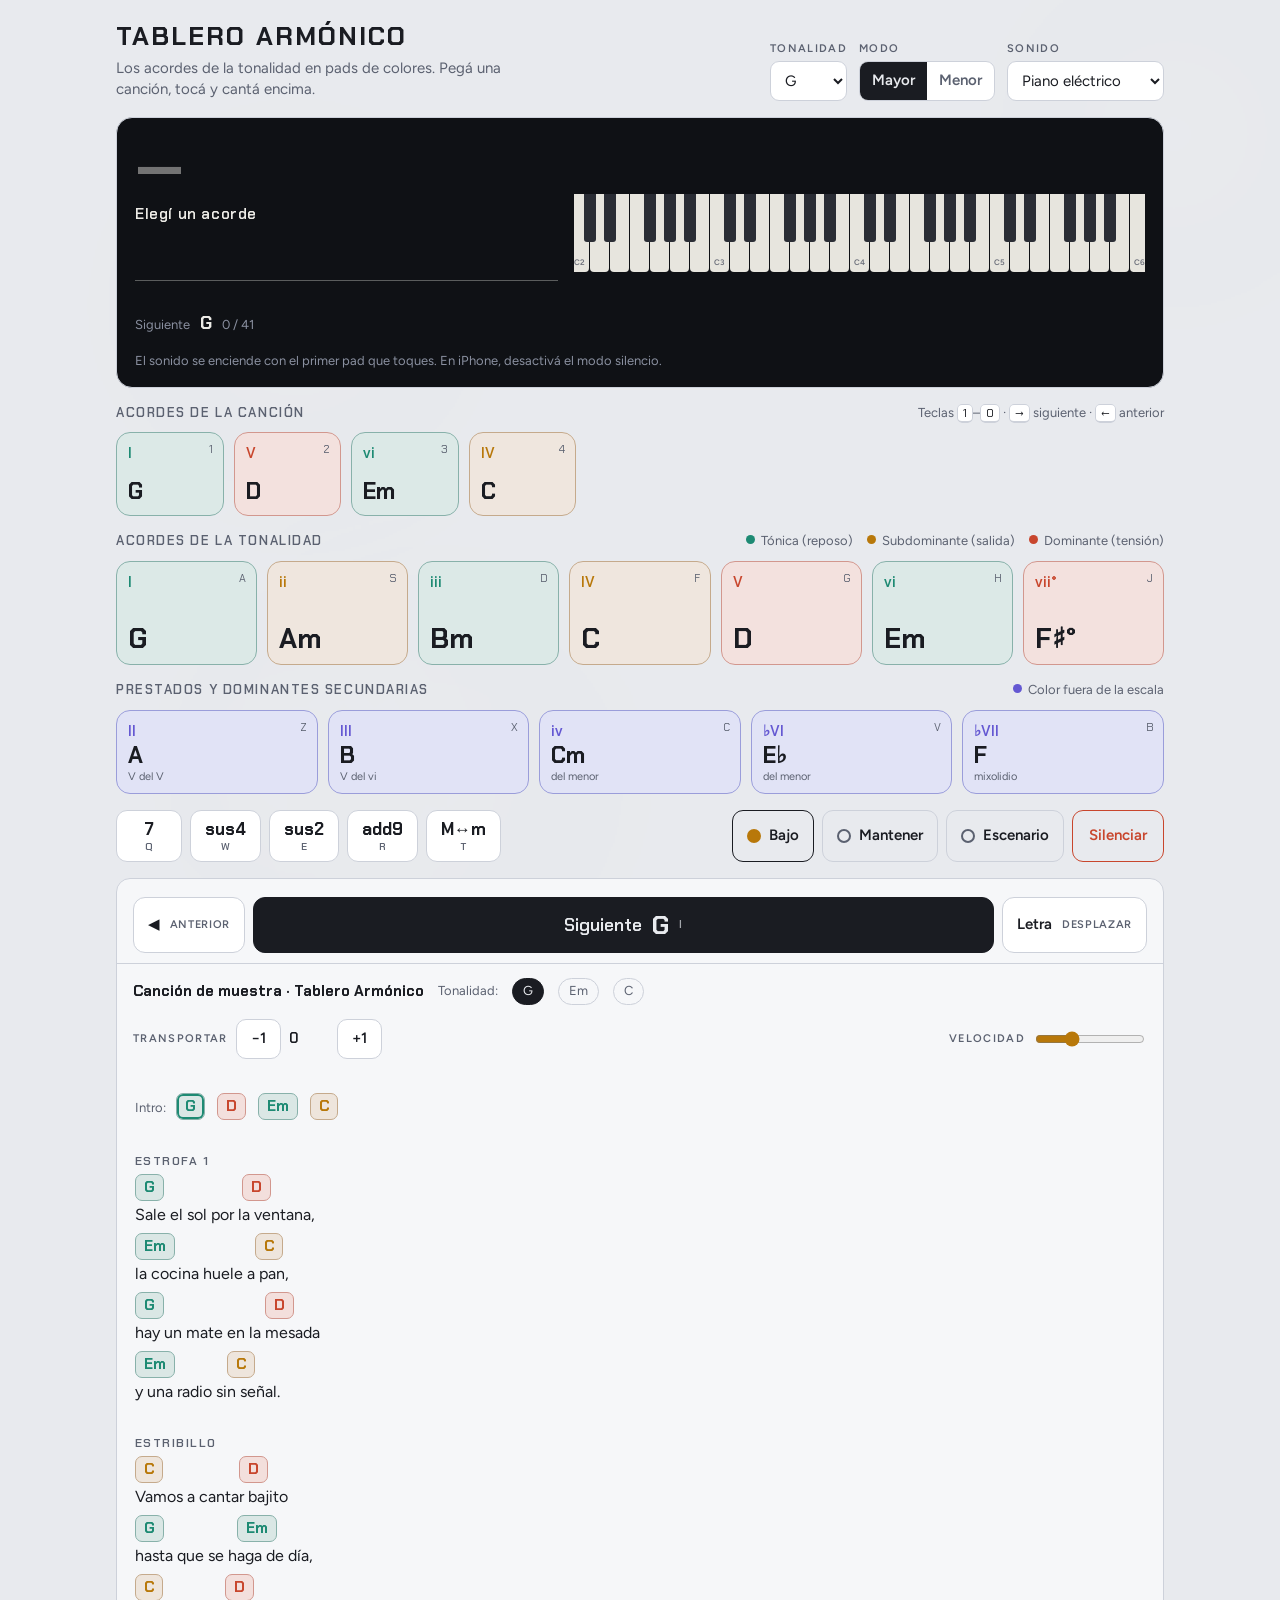
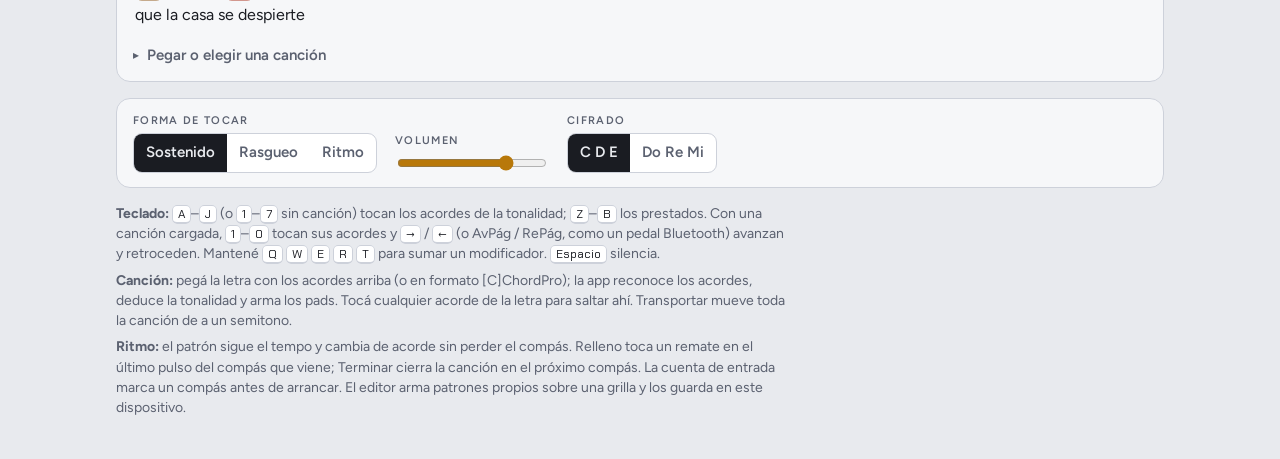
==== index.html @ 550b4814 "Tablero Armónico: app completa, módulos, pruebas y README App web de una página para tocar acordes c" ====
<!doctype html>
<html lang="es">
<head>
<meta charset="utf-8">
<meta name="viewport" content="width=device-width, initial-scale=1, viewport-fit=cover">
<meta name="description" content="Tablero Armónico: acordes de cada tonalidad en pads con sonido de sintetizador, cancionero con letra y acordes, ritmos latinoamericanos y editor de patrones.">
<style>html{padding-top:env(safe-area-inset-top,0px);padding-bottom:env(safe-area-inset-bottom,0px)}body{margin:0}img{max-width:100%}[hidden]{display:none!important}</style>
<title>Tablero Armónico</title>
<link rel="preconnect" href="https://fonts.googleapis.com">
<link rel="preconnect" href="https://fonts.gstatic.com" crossorigin>
<link rel="stylesheet" href="https://fonts.googleapis.com/css2?family=Chakra+Petch:wght@500;600;700&family=Figtree:wght@400;500;600&display=swap">
<style>
/* Layout: instrumento de una columna — pantalla arriba, pads por función armónica, cancionero con letra, ritmo y editor de patrones al pie */
:root{
  color-scheme: dark;
  --bg:#14161b; --panel:#1c1f26; --raise:#262a33; --line:#343947;
  --fg:#ecebe6; --muted:#979cab; --ink:#121317;
  --ton:#4fb6a0; --sub:#e0a63e; --dom:#e46b53; --bor:#9d92f2;
  --screen:#0f1115; --screen-fg:#ecebe6; --screen-muted:#8a90a0;
  --kw:#e7e5de; --kbk:#2a2d35;
  --font-d:'Chakra Petch','Arial Narrow',sans-serif;
  --font-b:'Figtree',system-ui,-apple-system,'Segoe UI',sans-serif;
}
@media (prefers-color-scheme: light){
  :root:not([data-theme="dark"]){
    color-scheme: light;
    --bg:#e8eaee; --panel:#f6f7f9; --raise:#ffffff; --line:#cdd1da;
    --fg:#1a1c22; --muted:#5b6170; --ink:#ffffff;
    --ton:#1d8a73; --sub:#b8780a; --dom:#c8462d; --bor:#6458d2;
  }
}
:root[data-theme="light"]{
  color-scheme: light;
  --bg:#e8eaee; --panel:#f6f7f9; --raise:#ffffff; --line:#cdd1da;
  --fg:#1a1c22; --muted:#5b6170; --ink:#ffffff;
  --ton:#1d8a73; --sub:#b8780a; --dom:#c8462d; --bor:#6458d2;
}
html,body{background:var(--bg);color:var(--fg);font-family:var(--font-b);font-size:15px;line-height:1.45}
*{box-sizing:border-box}
button,select,input,textarea{font:inherit;color:inherit}
button{cursor:pointer}
:focus-visible{outline:2px solid var(--sub);outline-offset:2px}

.app{max-width:1080px;margin:0 auto;padding-block:18px 40px;
  padding-left:max(16px,env(safe-area-inset-left,0px));padding-right:max(16px,env(safe-area-inset-right,0px));
  display:grid;gap:16px}

/* Encabezado */
.top{display:flex;flex-wrap:wrap;gap:14px 24px;align-items:flex-end;justify-content:space-between}
.brand h1{margin:0;font-family:var(--font-d);font-weight:700;font-size:26px;letter-spacing:.08em;text-transform:uppercase;text-wrap:balance}
.brand p{margin:2px 0 0;color:var(--muted);max-width:44ch}
.fields{display:flex;flex-wrap:wrap;gap:12px;align-items:flex-end}
.field{display:grid;gap:4px}
.lbl{font-size:11px;text-transform:uppercase;letter-spacing:.12em;color:var(--muted);font-weight:600}
select,input[type=text]{background:var(--raise);border:1px solid var(--line);border-radius:9px;padding:8px 10px;font-size:15px;min-height:40px;max-width:100%}
.seg{display:inline-flex;border:1px solid var(--line);border-radius:9px;overflow:hidden;background:var(--raise)}
.seg button{border:0;background:transparent;padding:8px 12px;min-height:38px;color:var(--muted);font-weight:600}
.seg button[aria-pressed="true"]{background:var(--fg);color:var(--bg)}
.btn{min-height:40px;padding:8px 14px;border-radius:10px;background:var(--raise);border:1px solid var(--line);font-weight:600;display:inline-flex;align-items:center;gap:8px;justify-content:center}
.btn.primary{background:var(--fg);color:var(--bg);border-color:var(--fg)}
.btn.ghost{background:transparent}
.btn.warn{border-color:var(--dom);color:var(--dom);background:transparent}
.btn[aria-pressed="true"]{border-color:var(--sub);box-shadow:inset 0 0 0 1px var(--sub)}
.btn:disabled{opacity:.45;cursor:default}

/* Pantalla */
.screen{--cur:var(--screen-fg);position:relative;background:var(--screen);color:var(--screen-fg);border-radius:16px;padding:16px 18px;
  display:grid;grid-template-columns:minmax(0,1fr) minmax(0,1.35fr);gap:16px;align-items:center;border:1px solid var(--line)}
.screen[data-fn="T"]{--cur:#4fb6a0}.screen[data-fn="S"]{--cur:#e0a63e}.screen[data-fn="D"]{--cur:#e46b53}.screen[data-fn="B"]{--cur:#9d92f2}
.readout{min-width:0}
#chordName{font-family:var(--font-d);font-weight:700;font-size:clamp(40px,7vw,64px);line-height:1;color:var(--cur);overflow-wrap:anywhere;transition:opacity .2s}
#chordName.idle{opacity:.45}
#chordInfo{margin-top:6px;font-family:var(--font-d);font-weight:600;letter-spacing:.04em;color:var(--screen-fg)}
#chordNotes{color:var(--screen-muted);font-variant-numeric:tabular-nums}
#songNav{margin-top:8px;display:flex;gap:10px;align-items:baseline;flex-wrap:wrap;color:var(--screen-muted);font-size:13px}
#songNav[hidden]{display:none}
#songNav b{font-family:var(--font-d);font-size:18px;color:var(--screen-fg)}
#count{position:absolute;top:12px;right:16px;font-family:var(--font-d);font-weight:700;font-size:44px;line-height:1;color:var(--cur);opacity:0;transition:opacity .08s;pointer-events:none}
#count.on{opacity:1}
.kbwrap{overflow-x:auto;min-width:0;padding-bottom:4px;scrollbar-width:thin}
.kb{position:relative;height:78px;width:580px}
.wk{position:absolute;top:0;width:19px;height:78px;background:var(--kw);border-radius:0 0 4px 4px;transition:background .08s}
.wk span{position:absolute;bottom:3px;left:0;right:0;text-align:center;font-size:8px;color:#6b6f7a;font-weight:600}
.bk{position:absolute;top:0;width:12px;height:48px;background:var(--kbk);border-radius:0 0 3px 3px;z-index:1;transition:background .08s}
.wk.on,.bk.on{background:var(--cur)}
.wk.bass,.bk.bass{background:color-mix(in oklab,var(--cur) 55%,#555)}
#hint{grid-column:1/-1;margin:0;color:var(--screen-muted);font-size:13px}
#hint[hidden]{display:none}

/* Pads */
.sec{display:grid;gap:10px}
.sec[hidden]{display:none}
.sechead{display:flex;flex-wrap:wrap;gap:8px 16px;align-items:baseline;justify-content:space-between}
.sechead h2{margin:0;font-family:var(--font-d);font-size:13px;font-weight:600;letter-spacing:.12em;text-transform:uppercase;color:var(--muted)}
.legend{display:flex;flex-wrap:wrap;gap:6px 14px;font-size:13px;color:var(--muted)}
.legend i{display:inline-block;width:9px;height:9px;border-radius:50%;margin-right:6px;vertical-align:1px}
.grid7{display:grid;grid-template-columns:repeat(7,minmax(0,1fr));gap:10px}
.grid5{display:grid;grid-template-columns:repeat(5,minmax(0,1fr));gap:10px}
.gridauto{display:grid;grid-template-columns:repeat(auto-fill,minmax(104px,1fr));gap:10px}
.pad{--fn:var(--ton);position:relative;min-height:104px;border-radius:14px;
  border:1px solid color-mix(in oklab,var(--fn) 45%,var(--line));
  background:color-mix(in oklab,var(--fn) 13%,var(--panel));color:var(--fg);
  display:flex;flex-direction:column;justify-content:space-between;align-items:flex-start;padding:10px 11px;text-align:left;
  touch-action:none;user-select:none;-webkit-user-select:none;-webkit-touch-callout:none;-webkit-tap-highlight-color:transparent;
  transition:transform .06s,background .06s,box-shadow .06s}
.pad[data-fn="S"]{--fn:var(--sub)}.pad[data-fn="D"]{--fn:var(--dom)}.pad[data-fn="B"]{--fn:var(--bor)}
.pad .rn{font-family:var(--font-d);font-weight:600;font-size:15px;color:var(--fn)}
.pad .nm{font-family:var(--font-d);font-weight:700;font-size:clamp(19px,2.8vw,28px);line-height:1.05;overflow-wrap:anywhere;max-width:100%}
.pad .kh{position:absolute;top:9px;right:10px;font-size:11px;font-family:var(--font-d);color:var(--muted)}
.pad .tip{font-size:11px;color:var(--muted);line-height:1.2}
.pad.small{min-height:84px}
.pad.small .nm{font-size:clamp(17px,2.3vw,23px)}
.pad.on{background:var(--fn);color:var(--ink);transform:scale(.97);
  box-shadow:0 0 0 3px color-mix(in oklab,var(--fn) 35%,transparent),0 0 26px color-mix(in oklab,var(--fn) 50%,transparent)}
.pad.on .rn,.pad.on .kh,.pad.on .tip{color:var(--ink)}
.pad.latched:not(.on){box-shadow:inset 0 0 0 2px var(--fn)}

/* Modificadores */
.mods{display:flex;flex-wrap:wrap;gap:8px;align-items:stretch}
.mod{min-width:66px;min-height:52px;padding:8px 14px;border-radius:11px;background:var(--raise);border:1px solid var(--line);
  font-family:var(--font-d);font-weight:700;font-size:17px;display:grid;place-items:center;gap:0;line-height:1.1;
  touch-action:none;user-select:none;-webkit-user-select:none;-webkit-tap-highlight-color:transparent}
.mod small{font-size:10px;font-weight:600;color:var(--muted);letter-spacing:.06em}
.mod.on{background:var(--fg);color:var(--bg);border-color:var(--fg)}
.mod.on small{color:var(--bg)}
.spacer{flex:1 1 8px}
.tog{min-height:52px;padding:8px 14px;border-radius:11px;background:transparent;border:1px solid var(--line);font-weight:600;display:flex;align-items:center;gap:8px}
.tog::before{content:"";width:10px;height:10px;border-radius:50%;border:2px solid var(--muted)}
.tog[aria-pressed="true"]{border-color:var(--fg)}
.tog[aria-pressed="true"]::before{background:var(--sub);border-color:var(--sub)}
.stop{min-height:52px;padding:8px 16px;border-radius:11px;background:transparent;border:1px solid var(--dom);color:var(--dom);font-weight:600}

/* Paneles */
.panel{background:var(--panel);border:1px solid var(--line);border-radius:14px;padding-block:14px;padding-inline:16px;display:grid;gap:14px}
.panel[hidden]{display:none}
.row{display:flex;flex-wrap:wrap;gap:12px 18px;align-items:flex-end}
.row.tight{gap:8px;align-items:center}
input[type=range]{accent-color:var(--sub);width:150px;max-width:100%}
.bpmrow{display:flex;align-items:center;gap:10px}
.bpmval{font-family:var(--font-d);font-weight:600;font-variant-numeric:tabular-nums;min-width:4ch}
.dots{display:flex;gap:6px;align-items:center;min-height:38px;flex-wrap:wrap}
.dot{width:9px;height:9px;border-radius:50%;background:var(--line);transition:background .05s}
.dot.beat{width:13px;height:13px}
.dot.lit{background:var(--sub)}
#rhythmFields{display:contents}
#rhythmFields[hidden]{display:none}
.pdesc{margin:0;color:var(--muted);font-size:13px;max-width:70ch}
.toggles{display:flex;flex-wrap:wrap;gap:8px}

/* Cancionero */
.songbar{display:flex;flex-wrap:wrap;gap:8px;align-items:stretch;position:sticky;top:env(safe-area-inset-top,0px);z-index:3;
  background:var(--panel);padding-block:4px 10px;margin-inline:-16px;padding-inline:16px;border-bottom:1px solid var(--line)}
.navbtn{min-height:56px;padding:6px 14px;border-radius:12px;border:1px solid var(--line);background:var(--raise);font-weight:600;
  display:flex;align-items:center;justify-content:center;gap:10px;touch-action:manipulation;-webkit-tap-highlight-color:transparent;user-select:none;-webkit-user-select:none}
.navbtn.big{flex:1 1 200px;font-family:var(--font-d);font-size:18px;background:var(--fg);color:var(--bg);border-color:var(--fg)}
.navbtn.big b{font-size:26px;line-height:1}
.navbtn small{font-size:11px;color:var(--muted);font-weight:600;letter-spacing:.06em}
.navbtn.big small{color:color-mix(in oklab,var(--bg) 70%,var(--fg))}
.songmeta{display:flex;flex-wrap:wrap;gap:6px 14px;align-items:center;color:var(--muted);font-size:13px}
.songmeta b{color:var(--fg);font-family:var(--font-d);font-size:15px}
.keychip{border:1px solid var(--line);background:transparent;border-radius:999px;padding:3px 10px;font-size:13px;color:var(--muted)}
.keychip[aria-pressed="true"]{background:var(--fg);color:var(--bg);border-color:var(--fg)}
.lyrics{max-height:min(62vh,560px);overflow:auto;padding:6px 2px 24px;line-height:1.5;font-size:16px;scroll-behavior:smooth;overscroll-behavior:contain}
.lyrics.plain{scroll-behavior:auto}
.ly-title{font-family:var(--font-d);font-weight:700;font-size:22px;margin:4px 0 0}
.ly-sub{color:var(--muted);margin:0 0 6px}
.ly-sec{font-family:var(--font-d);font-size:12px;font-weight:600;letter-spacing:.12em;text-transform:uppercase;color:var(--muted);margin:14px 0 4px}
.ly-meta{color:var(--muted);font-size:13px}
.ly-blank{height:10px}
.ly-line{white-space:pre-wrap;margin:0 0 2px}
.ly-pair{display:flex;flex-wrap:wrap;align-items:flex-end;margin:4px 0 6px;row-gap:4px}
.ly-chords{display:flex;flex-wrap:wrap;gap:6px;align-items:center;margin:4px 0 6px}
.ly-chords .lab{color:var(--muted);font-size:13px;margin-right:4px}
.lseg{display:inline-flex;flex-direction:column;align-items:flex-start;min-width:0;max-width:100%}
.lseg .tx{white-space:pre-wrap}
.chip{--fn:var(--ton);font-family:var(--font-d);font-weight:700;font-size:15px;line-height:1;padding:5px 8px;border-radius:7px;margin:0 6px 2px 0;
  border:1px solid color-mix(in oklab,var(--fn) 45%,var(--line));background:color-mix(in oklab,var(--fn) 14%,var(--panel));color:var(--fn);
  touch-action:manipulation;-webkit-tap-highlight-color:transparent;user-select:none;-webkit-user-select:none}
.chip[data-fn="S"]{--fn:var(--sub)}.chip[data-fn="D"]{--fn:var(--dom)}.chip[data-fn="B"]{--fn:var(--bor)}
.chip.cur{background:var(--fn);color:var(--ink);border-color:var(--fn)}
.chip.nxt{box-shadow:inset 0 0 0 2px var(--fn)}
.chip.ghost{visibility:hidden;padding-inline:0;margin:0;border:0}
textarea{width:100%;min-height:150px;background:var(--raise);border:1px solid var(--line);border-radius:10px;padding:10px;font-family:ui-monospace,'SF Mono',Menlo,Consolas,monospace;font-size:13px;line-height:1.4;resize:vertical;white-space:pre;overflow:auto}
details.songsrc summary{cursor:pointer;color:var(--muted);font-weight:600;list-style:none;display:flex;align-items:center;gap:8px}
details.songsrc summary::before{content:"▸";font-size:12px;transition:transform .15s}
details.songsrc[open] summary::before{transform:rotate(90deg)}
details.songsrc summary::-webkit-details-marker{display:none}
.songsrc .body{display:grid;gap:10px;padding-top:10px}
.muted{color:var(--muted)}

/* Editor de patrones */
.pgrid{display:grid;gap:3px;overflow-x:auto;padding-bottom:8px;max-width:100%}
.prow{display:grid;grid-template-columns:76px repeat(var(--n,8),26px);gap:3px;align-items:center}
.prow .plab{font-size:12px;color:var(--muted);font-weight:600;white-space:nowrap}
.prow.head .plab{color:transparent}
.cell{width:26px;height:26px;border-radius:6px;border:1px solid var(--line);background:var(--raise);padding:0;
  touch-action:manipulation;-webkit-tap-highlight-color:transparent}
.cell[data-v="1"]{background:var(--sub);border-color:var(--sub)}
.cell[data-v="2"]{background:color-mix(in oklab,var(--sub) 42%,var(--raise));border-color:color-mix(in oklab,var(--sub) 60%,var(--line))}
.cell.b0{box-shadow:-3px 0 0 -1px var(--line)}
.cell.now{outline:2px solid var(--fg);outline-offset:-2px}
.pnum{height:14px;font-size:10px;color:var(--muted);text-align:center;font-family:var(--font-d)}
.pnum.b0{color:var(--fg)}
.errs{margin:0;padding-left:18px;color:var(--dom);font-size:13px}

/* Ayuda */
.help{color:var(--muted);font-size:14px;display:grid;gap:6px;max-width:75ch}
.help p{margin:0}
kbd{font-family:var(--font-d);font-size:12px;border:1px solid var(--line);border-bottom-width:2px;border-radius:5px;padding:0 5px;background:var(--raise);color:var(--fg)}

@media (max-width:760px){
  .screen{grid-template-columns:1fr}
  .grid7{grid-template-columns:repeat(4,minmax(0,1fr));gap:8px}
  .grid5{gap:6px}
  .gridauto{grid-template-columns:repeat(auto-fill,minmax(88px,1fr));gap:8px}
  .pad{min-height:88px;padding:8px 9px}
  .pad.small{min-height:74px;padding:7px}
  .pad .tip{display:none}
  .pad.small .kh{display:none}
  #count{font-size:36px}
}
@media (prefers-reduced-motion: reduce){
  *{transition:none!important}
  .pad.on{transform:none}
  .lyrics{scroll-behavior:auto}
}
/* visuals.css — efectos visuales de Tablero Armónico (generado desde visuals.js) */
:root{--vfx-css:1}

/* Fondo reactivo detrás de toda la página */
.vfx-bg{position:fixed;inset:0;width:100%;height:100%;z-index:0;pointer-events:none;display:block}
.app{position:relative;z-index:1}

/* Osciloscopio en la pantalla, debajo de las notas */
.vfx-osc{display:block;width:100%;height:44px;margin-top:10px;pointer-events:none}

/* Chispas sobre el teclado: viaja con el scroll horizontal de .kbwrap */
.kbwrap{position:relative}
.vfx-kb{position:absolute;left:0;top:0;z-index:2;pointer-events:none;display:block}

/* Ripple en pads */
.pad{overflow:hidden}
.pad::after{content:"";position:absolute;left:var(--rx,50%);top:var(--ry,50%);
  width:var(--rd,240px);height:var(--rd,240px);margin-left:calc(var(--rd,240px) / -2);margin-top:calc(var(--rd,240px) / -2);
  border-radius:50%;background:color-mix(in oklab,#fff 62%,var(--fn));opacity:0;transform:scale(0);pointer-events:none}
.pad.vfx-rip::after{animation:vfx-ripple .6s cubic-bezier(.2,.7,.2,1) forwards}
@keyframes vfx-ripple{0%{opacity:.6;transform:scale(0)}100%{opacity:0;transform:scale(1)}}

/* Pulso de compás en el borde de la pantalla */
.screen.vfx-beat{animation:vfx-flash .34s ease-out}
.screen.vfx-down{animation:vfx-flash-down .5s ease-out}
@keyframes vfx-flash{
  0%{box-shadow:0 0 0 1px var(--cur),0 0 18px color-mix(in oklab,var(--cur) 55%,transparent)}
  100%{box-shadow:0 0 0 0 transparent,0 0 0 transparent}}
@keyframes vfx-flash-down{
  0%{box-shadow:0 0 0 3px var(--cur),0 0 42px color-mix(in oklab,var(--cur) 80%,transparent)}
  100%{box-shadow:0 0 0 0 transparent,0 0 0 transparent}}
.dot.lit.vfx-pulse{animation:vfx-dot .3s ease-out}
@keyframes vfx-dot{0%{transform:scale(2.1)}100%{transform:scale(1)}}

/* Modo escenario: todo atenuado salvo pantalla y pads */
body.stage .top,body.stage .sechead,body.stage .play,body.stage .help{opacity:.28;filter:saturate(.4);transition:opacity .4s,filter .4s}
body.stage .mods{opacity:.5;transition:opacity .4s}
body.stage .top:hover,body.stage .top:focus-within,body.stage .play:hover,body.stage .play:focus-within,
body.stage .mods:hover,body.stage .mods:focus-within,body.stage .help:hover{opacity:1;filter:none}
body.stage .screen{box-shadow:0 0 0 1px color-mix(in oklab,var(--cur) 40%,transparent),0 0 36px color-mix(in oklab,var(--cur) 22%,transparent)}

/* Movimiento reducido: ripple sin escala, puntos sin pulso */
.vfx-reduced .pad.vfx-rip::after{animation:vfx-ripple-flat .22s ease-out forwards}
.vfx-reduced .dot.lit.vfx-pulse{animation:none}
@keyframes vfx-ripple-flat{0%{opacity:.35;transform:scale(1)}100%{opacity:0;transform:scale(1)}}
@media (prefers-reduced-motion: reduce){
  .pad.vfx-rip::after{animation:vfx-ripple-flat .22s ease-out forwards}
  .dot.lit.vfx-pulse{animation:none}
}

</style>

<div class="app">
  <header class="top">
    <div class="brand">
      <h1>Tablero Armónico</h1>
      <p>Los acordes de la tonalidad en pads de colores. Pegá una canción, tocá y cantá encima.</p>
    </div>
    <div class="fields">
      <label class="field"><span class="lbl">Tonalidad</span>
        <select id="key" aria-label="Tónica"></select>
      </label>
      <div class="field"><span class="lbl">Modo</span>
        <div class="seg" id="modeSeg" role="group" aria-label="Modo">
          <button type="button" data-v="maj">Mayor</button><button type="button" data-v="min">Menor</button>
        </div>
      </div>
      <label class="field"><span class="lbl">Sonido</span>
        <select id="preset"></select>
      </label>
    </div>
  </header>

  <section class="screen" id="screen" aria-live="polite">
    <div class="readout">
      <div id="chordName" class="idle">—</div>
      <div id="chordInfo">Elegí un acorde</div>
      <div id="chordNotes">&nbsp;</div>
      <div id="songNav" hidden><span>Siguiente</span><b id="nextName">—</b><span id="songPos"></span></div>
    </div>
    <div class="kbwrap" id="kbwrap"><div class="kb" id="kb"></div></div>
    <div id="count" aria-hidden="true"></div>
    <p id="hint">El sonido se enciende con el primer pad que toques. En iPhone, desactivá el modo silencio.</p>
  </section>

  <section class="sec" id="songPads" hidden>
    <div class="sechead">
      <h2>Acordes de la canción</h2>
      <div class="legend"><span>Teclas <kbd>1</kbd>–<kbd>0</kbd> · <kbd>→</kbd> siguiente · <kbd>←</kbd> anterior</span></div>
    </div>
    <div class="gridauto" id="songGrid"></div>
  </section>

  <section class="sec">
    <div class="sechead">
      <h2>Acordes de la tonalidad</h2>
      <div class="legend">
        <span><i style="background:var(--ton)"></i>Tónica (reposo)</span>
        <span><i style="background:var(--sub)"></i>Subdominante (salida)</span>
        <span><i style="background:var(--dom)"></i>Dominante (tensión)</span>
      </div>
    </div>
    <div class="grid7" id="diatonic"></div>
  </section>

  <section class="sec">
    <div class="sechead">
      <h2>Prestados y dominantes secundarias</h2>
      <div class="legend"><span><i style="background:var(--bor)"></i>Color fuera de la escala</span></div>
    </div>
    <div class="grid5" id="borrowed"></div>
  </section>

  <section class="mods" aria-label="Modificadores">
    <button type="button" class="mod" data-mod="7">7<small>Q</small></button>
    <button type="button" class="mod" data-mod="sus4">sus4<small>W</small></button>
    <button type="button" class="mod" data-mod="sus2">sus2<small>E</small></button>
    <button type="button" class="mod" data-mod="add9">add9<small>R</small></button>
    <button type="button" class="mod" data-mod="swap">M↔m<small>T</small></button>
    <span class="spacer"></span>
    <button type="button" class="tog" id="bassTog" aria-pressed="true">Bajo</button>
    <button type="button" class="tog" id="latchTog" aria-pressed="false">Mantener</button>
    <button type="button" class="tog" id="stageBtn" aria-pressed="false">Escenario</button>
    <button type="button" class="stop" id="stopBtn">Silenciar</button>
  </section>

  <section class="panel" id="songPanel" aria-label="Cancionero">
    <div class="songbar">
      <button type="button" class="navbtn" id="prevBtn" aria-label="Acorde anterior">◀<small>ANTERIOR</small></button>
      <button type="button" class="navbtn big" id="nextBtn"><span>Siguiente</span><b id="nextBig">—</b><small id="nextRn"></small></button>
      <button type="button" class="navbtn" id="scrollTog" aria-pressed="false" title="Desplazar la letra sola">Letra<small>DESPLAZAR</small></button>
    </div>
    <div class="songmeta" id="songMeta"><span class="muted">Pegá una canción con acordes y tocá «Cargar».</span></div>
    <div class="row tight" id="transposeRow" hidden>
      <span class="lbl">Transportar</span>
      <button type="button" class="btn" id="tpDown" aria-label="Bajar un semitono">−1</button>
      <span class="bpmval" id="tpVal">0</span>
      <button type="button" class="btn" id="tpUp" aria-label="Subir un semitono">+1</button>
      <span class="spacer"></span>
      <label class="field" style="grid-auto-flow:column;align-items:center;gap:8px"><span class="lbl">Velocidad</span><input type="range" id="scrollSpeed" min="5" max="80" step="1" style="width:110px"></label>
    </div>
    <div class="lyrics" id="lyrics"></div>
    <details class="songsrc" id="songSrc">
      <summary>Pegar o elegir una canción</summary>
      <div class="body">
        <div class="row tight">
          <select id="songList" aria-label="Canciones guardadas"><option value="">Canciones guardadas…</option></select>
          <button type="button" class="btn" id="songSave">Guardar</button>
          <button type="button" class="btn ghost" id="songDel">Borrar</button>
          <span class="spacer"></span>
          <button type="button" class="btn ghost" id="songExample">Ejemplo</button>
        </div>
        <textarea id="songText" placeholder="Pegá acá la letra con los acordes arriba de cada verso (como en los sitios de acordes) o en formato [C]ChordPro." spellcheck="false"></textarea>
        <div class="row tight">
          <button type="button" class="btn primary" id="songLoad">Cargar</button>
          <button type="button" class="btn ghost" id="songClear">Limpiar</button>
          <span class="muted" id="songStatus"></span>
        </div>
      </div>
    </details>
  </section>

  <section class="panel" id="playPanel" aria-label="Forma de tocar">
    <div class="row">
      <div class="field"><span class="lbl">Forma de tocar</span>
        <div class="seg" id="playSeg" role="group" aria-label="Forma de tocar">
          <button type="button" data-v="hold">Sostenido</button><button type="button" data-v="strum">Rasgueo</button><button type="button" data-v="rhythm">Ritmo</button>
        </div>
      </div>
      <div class="field"><label class="lbl" for="vol">Volumen</label><input type="range" id="vol" min="0" max="100" step="1"></div>
      <div class="field"><span class="lbl">Cifrado</span>
        <div class="seg" id="notSeg" role="group" aria-label="Cifrado">
          <button type="button" data-v="us">C D E</button><button type="button" data-v="latin">Do Re Mi</button>
        </div>
      </div>
    </div>
    <div id="rhythmFields">
      <div class="row">
        <label class="field"><span class="lbl">Patrón</span><select id="pattern"></select></label>
        <div class="field"><label class="lbl" for="bpm">Tempo</label>
          <div class="bpmrow"><input type="range" id="bpm" min="40" max="200" step="1"><span class="bpmval" id="bpmVal">90</span><button type="button" class="btn ghost" id="tapBtn" title="Tocá varias veces al ritmo">Tap</button></div>
        </div>
        <div class="field"><span class="lbl">Compás</span><div class="dots" id="dots"></div></div>
      </div>
      <p class="pdesc" id="patDesc"></p>
      <div class="row">
        <div class="field"><span class="lbl">Relleno <kbd>N</kbd></span>
          <div class="row tight"><select id="fill"></select><button type="button" class="btn" id="fillBtn">Relleno</button></div>
        </div>
        <div class="field"><span class="lbl">Final <kbd>M</kbd></span>
          <div class="row tight"><select id="ending"></select><button type="button" class="btn warn" id="endBtn">Terminar</button></div>
        </div>
        <div class="field"><span class="lbl">Metrónomo</span>
          <div class="toggles">
            <button type="button" class="btn" id="metroTog" aria-pressed="false">Clic</button>
            <button type="button" class="btn" id="countTog" aria-pressed="false">Cuenta de entrada</button>
          </div>
        </div>
        <div class="field"><span class="lbl">Editor</span>
          <button type="button" class="btn" id="editBtn">Editar patrón</button>
        </div>
      </div>
    </div>
  </section>

  <section class="panel" id="editor" hidden aria-label="Editor de patrones">
    <div class="sechead"><h2>Editor de patrones</h2><span class="muted" id="edHint">Tocá una celda para encender el golpe; en Abajo y Arriba, un segundo toque lo hace suave.</span></div>
    <div class="row">
      <label class="field"><span class="lbl">Nombre</span><input type="text" id="edName" maxlength="40"></label>
      <label class="field"><span class="lbl">Compás</span><select id="edMeter"></select></label>
      <label class="field"><span class="lbl">División</span><select id="edDiv"></select></label>
    </div>
    <div class="pgrid" id="pgrid"></div>
    <ul class="errs" id="edErrs"></ul>
    <div class="row tight">
      <button type="button" class="btn primary" id="edTest" aria-pressed="false">Probar</button>
      <button type="button" class="btn" id="edSave">Guardar</button>
      <button type="button" class="btn ghost" id="edCopy">Copiar el patrón actual</button>
      <button type="button" class="btn ghost" id="edClear">Vaciar</button>
      <button type="button" class="btn ghost" id="edDelete">Borrar</button>
      <span class="spacer"></span>
      <button type="button" class="btn ghost" id="edClose">Cerrar</button>
    </div>
  </section>

  <footer class="help">
    <p><strong>Teclado:</strong> <kbd>A</kbd>–<kbd>J</kbd> (o <kbd>1</kbd>–<kbd>7</kbd> sin canción) tocan los acordes de la tonalidad; <kbd>Z</kbd>–<kbd>B</kbd> los prestados. Con una canción cargada, <kbd>1</kbd>–<kbd>0</kbd> tocan sus acordes y <kbd>→</kbd> / <kbd>←</kbd> (o AvPág / RePág, como un pedal Bluetooth) avanzan y retroceden. Mantené <kbd>Q</kbd> <kbd>W</kbd> <kbd>E</kbd> <kbd>R</kbd> <kbd>T</kbd> para sumar un modificador. <kbd>Espacio</kbd> silencia.</p>
    <p><strong>Canción:</strong> pegá la letra con los acordes arriba (o en formato [C]ChordPro); la app reconoce los acordes, deduce la tonalidad y arma los pads. Tocá cualquier acorde de la letra para saltar ahí. Transportar mueve toda la canción de a un semitono.</p>
    <p><strong>Ritmo:</strong> el patrón sigue el tempo y cambia de acorde sin perder el compás. Relleno toca un remate en el último pulso del compás que viene; Terminar cierra la canción en el próximo compás. La cuenta de entrada marca un compás antes de arrancar. El editor arma patrones propios sobre una grilla y los guarda en este dispositivo.</p>
  </footer>
</div>

<script>
/* ChordSheet — convierte una canción pegada (letra con acordes) en datos tocables.
 * JavaScript puro, sin dependencias ni import/export, pensado para pegarse inline en un <script>.
 * Compatible con Safari iOS y Chrome Android (sin lookbehind ni APIs nuevas).
 *
 * API pública
 *   ChordSheet.parseSymbol(text)                               → parsed | null
 *   ChordSheet.intervals(parsed)                               → [semitonos desde la raíz]  ([] si parsed es null)
 *   ChordSheet.name(parsed, notation?)                         → 'G/B' | 'Sol/Si' …        ('' si parsed es null)
 *   ChordSheet.bassInterval(parsed)                            → semitonos del bajo respecto de la raíz (0..11) | null
 *   ChordSheet.parseSheet(text)                                → sheet
 *   ChordSheet.transpose(parsed, semitones, notation?, key?)   → parsed nuevo (null si parsed es null)
 *   ChordSheet.transposeSheet(sheet, semitones, notation?)     → sheet nuevo; no muta el original
 *   ChordSheet.keyName(key, notation?)                         → 'Sol mayor' | 'Em' …       ('' si key es null)
 *   ChordSheet.isChordLine(line, nextLine?)                    → bool (heurística expuesta; false si line no es string)
 *
 * parsed = { text, notation: 'us'|'latin', root: {letter 0..6 (C..B), acc -2..2, pc 0..11},
 *            quality: 'maj'|'min'|'dim'|'aug'|'sus2'|'sus4'|'power', seventh: null|'7'|'maj7'|'dim7',
 *            ext: [6|9|11|13], alt: ['b5','#5','b9','#9','#11','b13'], add: bool, bass: nota|null }
 *   Forma canónica: maj+#5 → aug; min+b5 sin séptima → dim; 6 y 9 juntos → add=false (C6/9).
 *   'C(9)' y 'C/9' son add9 (sin séptima); 'C7(9)' y 'C7/9' son C9; 'C7/13' → C13; 'D7/4' → D7sus4.
 *   C11 / Cmaj11 (sin add) omiten la tercera en intervals(); Cadd11 / C4 la conservan.
 *   'mi' vale como menor sólo seguido de dígito, paréntesis o barra (Cmi7 sí; 'Emi' no). CMAJ7 / CMIN en mayúsculas valen.
 *   Notación latina: 'Lam', 'Sol7', 'Si♭' y también en MAYÚSCULAS ('LAm', 'MI7', 'SIb', 'SOL/SI'). La raíz pelada en
 *   mayúsculas ('SOL', 'DO') nunca parsea sola: la acepta la línea (ver abajo).
 *   name(p,'latin'): maj7 → '7M' (Do7M, Dom7M), maj9 → '9M', m7♭5 → 'm7(♭5)'. En 'us' queda Cmaj7, Cm7♭5.
 *
 * sheet = { title, subtitle, lines, chords, sequence, key, keyCandidates, notation }
 *   lines[]: { type, src } + según type:
 *     'blank' (también separadores '-----', '=====' y líneas de sólo x2/bis/barras)
 *     'title' {text}, 'subtitle' {text}, 'comment' {text}, 'directive' {name, value}
 *     'section' {label, kind: intro|verse|chorus|prechorus|bridge|solo|interlude|outro|coda|other}
 *     'meta' {name, value}  (Tono:, Artista:, Letra y música:, Ritmo:, Capo 2, Cejilla en 2º traste, Tempo:, BPM: …)
 *     'chords' {chords, label?, kind?}  línea de acordes sin letra debajo
 *     'pair'   {chords, lyric, label?, kind?}  acordes + letra (por columna o ChordPro)
 *     'lyric'  {text}
 *   chord = { text, pos, parsed }  (pos = columna en la línea original, tab = 8 espacios)
 *   chords[]: acordes únicos {name (us), parsed, count}; sequence[]: {name (us), parsed, line, pos} en orden.
 *   key = { pc, mode: 'maj'|'min', letter, acc, name } | null;  keyCandidates: 3 mejores con score.
 *   notation: 'latin' si la mayoría de los acordes está en latino, si no 'us'.
 *
 * Línea de acordes (heurística): ≥ 60 % de los tokens no ignorados parsean; sin tildes en los inválidos; el último
 *   token no termina en . , ; ! ?; se aceptan comas ('Am, Dm, E7, Am' con ≥ 2 acordes), barras pegadas ('|C|G|Am|F|'),
 *   guiones pegados ('Do-Sol-Lam-Fa') y texto entre paréntesis sin acordes ('G (rasgueo suave)', 'Am (bis)', 'C G (x 2)').
 *   Trampas (A, La, Si, Mi, Re, Do, Sol, Fa): si todos los acordes válidos son trampas, la línea sólo cuenta si no hay
 *   ningún token inválido, no son todas la misma palabra ('La La La') y la línea siguiente parece letra (con una sola
 *   trampa siempre; con varias, sólo si se conoce la línea siguiente). Latino en mayúsculas pelado ('DO SOL LAm FA'):
 *   sólo si todos los tokens son acordes y alguno trae sufijo o alteración; en una hoja que ya tiene acordes latinos en
 *   mayúsculas, también las líneas de ≥ 2 raíces peladas distintas ('FA SOL DO').
 *   Etiquetas: '[Intro] G D', 'Intro: G D', 'Intro (x2): Am G', 'Intro G D Em C' y 'Acordes: C, G, Am, F' (etiqueta
 *   genérica, sólo con ≥ 2 acordes). Título: primera línea de texto seguida de blanco/sección/acordes/meta; si las dos
 *   primeras líneas son texto corto sin puntuación final y la tercera es blanco/sección/meta → title + subtitle.
 *
 * Tonalidad (detectKey) — pesos finales:
 *   por acorde: diatónico +2, préstamo habitual +1, raíz en la escala con calidad ajena +0.5, fuera −1
 *               (sus/power: +2 en escala, +1 préstamo, −1 fuera);
 *   primer acorde tónica +3; último acorde tónica +2; cada tónica que abre una línea de acordes (salvo la primera) +1;
 *   cadencia V→I +1 y IV→I +0.5 sobre cada tónica que NO sea el último acorde.
 *   Desempate: más tónicas, luego último acorde tónica, luego modo mayor.
 *
 * transpose(parsed, semitones, notation?, key?): con key ({pc, mode, letter, acc} de parseSheet) deletrea raíz y bajo
 *   desplazando letras según la tonalidad destino (sin ♭♭, ♯♯, E♯, B♯, C♭, F♭; si haría falta, usa la tabla usual).
 *   Sin key: tabla usual por calidad (mayores → D♭ E♭ F♯ A♭ B♭; menores/disminuidos → C♯ E♭ F♯ G♯ B♭) y bajo a
 *   distancia de letras. Con semitones ≡ 0 (mod 12) conserva la ortografía original. Semitonos no enteros o NaN →
 *   Math.round(Number(x) || 0).
 */
const ChordSheet = (() => {
  'use strict';

  /* ---------- Tablas ---------- */
  const NAT = [0, 2, 4, 5, 7, 9, 11];
  const LET = ['C', 'D', 'E', 'F', 'G', 'A', 'B'];
  const LAT = ['Do', 'Re', 'Mi', 'Fa', 'Sol', 'La', 'Si'];
  const LAT_IDX = { Do: 0, Re: 1, Mi: 2, Fa: 3, Sol: 4, La: 5, Si: 6, DO: 0, RE: 1, MI: 2, FA: 3, SOL: 4, LA: 5, SI: 6 };
  const ACC_STR = { '-2': '♭♭', '-1': '♭', '0': '', '1': '♯', '2': '♯♯' };
  const ACC_NUM = { '#': 1, '♯': 1, 'b': -1, '♭': -1, '##': 2, '♯♯': 2, 'bb': -2, '♭♭': -2 };
  // Ortografías usuales de las 12 tonalidades (índice = pc). Las mismas tablas que usa el tablero.
  const KEY_SPELL = {
    maj: [[0, 0], [1, -1], [1, 0], [2, -1], [2, 0], [3, 0], [3, 1], [4, 0], [5, -1], [5, 0], [6, -1], [6, 0]],
    min: [[0, 0], [0, 1], [1, 0], [2, -1], [2, 0], [3, 0], [3, 1], [4, 0], [4, 1], [5, 0], [6, -1], [6, 0]]
  };
  const TRIAD = {
    maj: [0, 4, 7], min: [0, 3, 7], dim: [0, 3, 6], aug: [0, 4, 8],
    sus2: [0, 2, 7], sus4: [0, 5, 7], power: [0, 7]
  };
  const SEVENTH = { '7': 10, 'maj7': 11, 'dim7': 9 };
  const EXT_SEMI = { 6: 9, 9: 14, 11: 17, 13: 21 };
  const ALT_SEMI = { 'b5': 6, '#5': 8, 'b9': 13, '#9': 15, '#11': 18, 'b13': 20 };
  const ALT_NUM = { 4: 11, 5: 5, 6: 13, 9: 9, 11: 11, 13: 13 };

  const ACC_RE = '(##|bb|♯♯|♭♭|[#♯b♭])?';
  const US_ROOT = new RegExp('^([A-G])' + ACC_RE);
  const LAT_ROOT = new RegExp('^(Do|Re|Mi|Fa|Sol|La|Si)' + ACC_RE);
  const LAT_ROOT_UP = new RegExp('^(DO|RE|MI|FA|SOL|LA|SI)' + ACC_RE);
  const US_BASS = new RegExp('\\/([A-G])' + ACC_RE + '$');
  const LAT_BASS = new RegExp('\\/(Do|Re|Mi|Fa|Sol|La|Si)' + ACC_RE + '$');
  const LAT_BASS_UP = new RegExp('\\/(DO|RE|MI|FA|SOL|LA|SI)' + ACC_RE + '$');
  const BARE_RE = /^(?:[A-G]|Do|Re|Mi|Fa|Sol|La|Si|DO|RE|MI|FA|SOL|LA|SI)$/;   // raíz sin sufijo ni alteración
  const UPPER_BARE_RE = /^(?:DO|RE|MI|FA|SOL|LA|SI)$/;

  function mod12(n) { return ((n % 12) + 12) % 12; }
  function mkNote(letter, acc) { return { letter, acc, pc: mod12(NAT[letter] + acc) }; }

  function parseRoot(text, notation) {
    const re = notation === 'latin' ? LAT_ROOT : notation === 'latinUp' ? LAT_ROOT_UP : US_ROOT;
    const m = re.exec(text);
    if (!m) return null;
    const letter = notation === 'us' ? LET.indexOf(m[1]) : LAT_IDX[m[1]];
    const acc = m[2] ? ACC_NUM[m[2]] : 0;
    return { note: mkNote(letter, acc), len: m[0].length };
  }

  /* ---------- Sufijo ---------- */
  function parseSuffix(s) {
    let quality = 'maj', seventh = null, majFlag = false, add = false, power = false;
    let numSeen = false, numSeenOut = false, qualSeen = false;
    const ext = new Set(), alt = new Set();
    let i = 0, depth = 0;
    while (i < s.length) {
      const r = s.slice(i);
      let m;
      if (r[0] === '(') { depth++; i++; continue; }
      if (r[0] === ')') { if (!depth) return null; depth--; i++; continue; }
      if (r[0] === ',') { if (!depth) return null; i++; continue; } // comas sólo dentro de paréntesis: 'La,' es letra
      if (power) return null; // C5 no admite nada más
      if ((m = /^(?:[Mm]aj|MAJ|ma(?=\d))/.exec(r))) {
        majFlag = true; if (seventh === '7') seventh = 'maj7';
        i += m[0].length; continue;
      }
      if ((m = /^[Δ△]/.exec(r))) { majFlag = true; if (!seventh || seventh === '7') seventh = 'maj7'; i += 1; continue; }
      if (/^MIN/.test(r)) { if (qualSeen) return null; quality = 'min'; qualSeen = true; i += 3; continue; } // CMIN, CMIN7
      if (r[0] === 'M') { majFlag = true; if (seventh === '7') seventh = 'maj7'; i += 1; continue; }
      // 'mi' sólo como abreviatura seguida de número, paréntesis o barra (Cmi7); 'Emi', 'Remi' no son acordes
      if ((m = /^(?:min|mi(?=[\d(\/])|m)/.exec(r))) {
        if (qualSeen) return null;
        quality = 'min'; qualSeen = true; i += m[0].length; continue;
      }
      if (r[0] === '-' && i === 0) { quality = 'min'; qualSeen = true; i += 1; continue; }
      if ((m = /^(?:dim|°|º)/.exec(r))) {
        if (qualSeen) return null;
        quality = 'dim'; qualSeen = true; if (seventh === '7') seventh = 'dim7';
        i += m[0].length; continue;
      }
      if ((m = /^[øØ]/.exec(r))) {
        if (qualSeen) return null;
        quality = 'min'; qualSeen = true; alt.add('b5'); if (!seventh) seventh = '7';
        i += 1; continue;
      }
      if ((m = /^aug/.exec(r))) { if (qualSeen && quality !== 'maj') return null; quality = 'aug'; qualSeen = true; i += 3; continue; }
      if (r[0] === '+') {
        const a = /^\+(13|11|9|5)(?!\d)/.exec(r);
        if (a && (numSeen || qualSeen)) { alt.add('#' + a[1]); i += a[0].length; }
        else { if (qualSeen && quality !== 'maj') return null; quality = 'aug'; qualSeen = true; i += 1; }
        continue;
      }
      if ((m = /^sus(4|2)?(?!\d)/.exec(r))) {
        if (qualSeen && quality !== 'maj') return null;
        quality = m[1] === '2' ? 'sus2' : 'sus4'; qualSeen = true; i += m[0].length; continue;
      }
      if ((m = /^add\s?(13|11|9|6|4|2)(?!\d)/.exec(r))) {
        const n = +m[1];
        ext.add(n === 2 ? 9 : n === 4 ? 11 : n); add = true; i += m[0].length; continue;
      }
      if ((m = /^(?:6\/9|69)(?!\d)/.exec(r))) { ext.add(6); ext.add(9); numSeen = true; if (!depth) numSeenOut = true; i += m[0].length; continue; }
      if ((m = /^(13|11|9|7|6|5|4|2)(?!\d)/.exec(r))) {
        const n = +m[1];
        if (n === 5) { if (qualSeen || numSeen || i !== 0) return null; quality = 'power'; power = true; }
        else if (n === 2 || n === 4) {
          if (numSeen || (quality !== 'maj' && quality !== 'min')) return null;
          ext.add(n === 2 ? 9 : 11); add = true;
        }
        else if (n === 7) { if (!seventh) seventh = majFlag ? 'maj7' : quality === 'dim' ? 'dim7' : '7'; }
        else if (n === 6) { ext.add(6); }
        else if (depth > 0 && !seventh && !numSeenOut && !majFlag) { ext.add(n); add = true; } // C(9) = Cadd9, Am(9) = Am(add9)
        else { // 9, 11, 13
          ext.add(n);
          if (!seventh && !ext.has(6)) seventh = majFlag ? 'maj7' : quality === 'dim' ? 'dim7' : '7';
        }
        numSeen = true; if (!depth) numSeenOut = true; i += m[0].length; continue;
      }
      // Cifrado con barra para extensiones (Brasil / Río de la Plata): C7/9 → C9, C7/13 → C13, D7/4 → D7sus4, C/9 → Cadd9
      if (r[0] === '/' && (m = /^\/(13|11|9|6|4|2)(?!\d)/.exec(r))) {
        const n = +m[1];
        if (n === 4) { if (quality !== 'maj') return null; quality = 'sus4'; qualSeen = true; }
        else if (n === 2) { ext.add(9); add = true; }
        else if (n === 6) { ext.add(6); }
        else if (!seventh && !numSeen) { ext.add(n); add = true; }
        else { ext.add(n); if (!seventh && !ext.has(6)) seventh = majFlag ? 'maj7' : quality === 'dim' ? 'dim7' : '7'; }
        numSeen = true; i += m[0].length; continue;
      }
      if ((m = /^([b♭#♯-])(13|11|9|6|5|4)(?!\d)/.exec(r))) {
        const flat = m[1] === 'b' || m[1] === '♭' || m[1] === '-';
        const n = ALT_NUM[+m[2]];
        const key = (flat ? 'b' : '#') + n;
        if (!(key in ALT_SEMI)) return null;
        alt.add(key); i += m[0].length; continue;
      }
      return null;
    }
    // Forma canónica: un solo nombre por sonido
    if (quality === 'maj' && alt.has('#5')) { quality = 'aug'; alt.delete('#5'); }     // C7#5 → C+7
    if (quality === 'min' && alt.has('b5') && !seventh) { quality = 'dim'; alt.delete('b5'); } // Cm(b5) → C°
    if (ext.has(6) && ext.has(9)) add = false;                                         // C6add9 → C6/9
    return {
      quality, seventh,
      ext: [...ext].sort((a, b) => a - b),
      alt: [...alt],
      add
    };
  }

  /* ---------- 1. parseSymbol ---------- */
  function parseWith(text, notation) {
    const root = parseRoot(text, notation);
    if (!root) return null;
    let rest = text.slice(root.len);
    let bass = null;
    const bassRe = notation === 'latin' ? LAT_BASS : notation === 'latinUp' ? LAT_BASS_UP : US_BASS;
    const bm = bassRe.exec(rest);
    if (bm) {
      const letter = notation === 'us' ? LET.indexOf(bm[1]) : LAT_IDX[bm[1]];
      bass = mkNote(letter, bm[2] ? ACC_NUM[bm[2]] : 0);
      rest = rest.slice(0, rest.length - bm[0].length);
    }
    const suf = parseSuffix(rest);
    if (!suf) return null;
    return {
      text, notation: notation === 'us' ? 'us' : 'latin', root: root.note,
      quality: suf.quality, seventh: suf.seventh, ext: suf.ext, alt: suf.alt, add: suf.add,
      bass
    };
  }
  function parseSymbol(text) {
    if (typeof text !== 'string') return null;
    text = text.trim();
    if (!text || /\s/.test(text)) return null;
    // Latino en mayúsculas sólo con sufijo, alteración o bajo (LAm, MI7, SIb, SOL/SI); 'SOL' pelado lo decide la línea
    return parseWith(text, 'us') || parseWith(text, 'latin') || (UPPER_BARE_RE.test(text) ? null : parseWith(text, 'latinUp'));
  }

  /* ---------- 2. intervals ---------- */
  function intervals(p) {
    if (!p || !p.root) return [];
    const set = new Set(TRIAD[p.quality] || TRIAD.maj);
    const ext = (p.ext || []).slice().sort((a, b) => a - b);
    const alt = p.alt || [];
    const has6 = ext.indexOf(6) >= 0;
    let seventh = p.seventh;
    if (!seventh && !p.add && !has6 && ext.some(e => e >= 9)) seventh = '7';
    if (seventh) set.add(SEVENTH[seventh]);
    if (p.add) {
      ext.forEach(e => set.add(EXT_SEMI[e]));
    } else {
      if (has6) set.add(9);
      if (ext.indexOf(9) >= 0 || ext.indexOf(11) >= 0 || ext.indexOf(13) >= 0) set.add(14);
      if (ext.indexOf(11) >= 0) set.add(17);
      if (ext.indexOf(13) >= 0) set.add(21);
      // C11 / Cmaj11: el dominante con 11ª natural se toca sin tercera (evita la 9ª menor entre 3ª y 11ª)
      if (p.quality === 'maj' && ext.indexOf(11) >= 0 && alt.indexOf('#11') < 0) set.delete(4);
    }
    alt.forEach(a => {
      if (a === 'b5' || a === '#5') set.delete(7);
      if (a === 'b9' || a === '#9') set.delete(14);
      if (a === '#11') set.delete(17);
      if (a === 'b13') set.delete(21);
      set.add(ALT_SEMI[a]);
    });
    return [...set].sort((a, b) => a - b);
  }

  /* ---------- 3. name ---------- */
  function spellNote(n, notation) {
    return (notation === 'latin' ? LAT : LET)[n.letter] + (ACC_STR[n.acc] || '');
  }
  function suffixName(p, notation) {
    const lat = notation === 'latin';
    const q = p.quality, ext = (p.ext || []).slice().sort((a, b) => a - b);
    const altSet = new Set(p.alt || []);
    const has6 = ext.indexOf(6) >= 0;
    const hi = ext.filter(e => e >= 9).reduce((a, b) => Math.max(a, b), 0);
    if (q === 'power') return '5';
    const MAJ7 = lat ? '7M' : 'maj7';
    let body = '';
    if (!p.add && hi && !has6) body = p.seventh === 'maj7' ? (lat ? hi + 'M' : 'maj' + hi) : String(hi);
    else if (p.seventh === 'maj7') body = MAJ7;
    else if (p.seventh) body = '7';
    let s;
    if (q === 'maj') s = body;
    else if (q === 'min') {
      if (p.seventh === 'maj7') s = lat ? 'm' + body : 'm(' + body + ')';
      else if (p.seventh === '7' && altSet.has('b5')) { s = 'm' + body + (lat ? '(♭5)' : '♭5'); altSet.delete('b5'); }
      else s = 'm' + body;
    }
    else if (q === 'dim') {
      if (p.seventh === 'dim7') s = '°' + (body || '7');
      else if (p.seventh === '7') s = 'ø' + body;
      else if (p.seventh === 'maj7') s = '°' + body;
      else s = '°';
    }
    else if (q === 'aug') { altSet.delete('#5'); s = '+' + body; }
    else s = body + q; // sus4 / sus2
    if (has6) s += (ext.indexOf(9) >= 0 && !p.add) ? '6/9' : '6';
    if (p.add) {
      const adds = ext.filter(e => e !== 6).map(e => 'add' + e).join('');
      if (q === 'min' && !p.seventh) s = 'm(' + adds + ')';
      else s += adds;
    }
    if (altSet.size) s += '(' + [...altSet].map(a => a.replace('b', '♭').replace('#', '♯')).join(',') + ')';
    return s;
  }
  function name(p, notation) {
    if (!p || !p.root) return '';
    notation = notation || p.notation || 'us';
    let s = spellNote(p.root, notation) + suffixName(p, notation);
    if (p.bass) s += '/' + spellNote(p.bass, notation);
    return s;
  }
  function bassInterval(p) {
    if (!p || !p.root || !p.bass) return null;
    return mod12(p.bass.pc - p.root.pc);
  }

  /* ---------- 5. transpose ---------- */
  // Deletreo por desplazamiento de letras según la tonalidad destino. null si saldría ♭♭/♯♯/E♯/B♯/C♭/F♭.
  function spellByKey(n, semitones, key) {
    const mode = key.mode === 'min' ? 'min' : 'maj';
    const kLetter = typeof key.letter === 'number' ? key.letter : KEY_SPELL[mode][mod12(key.pc)][0];
    const sp = KEY_SPELL[mode][mod12(key.pc + semitones)];
    const shift = (sp[0] - kLetter + 7) % 7;
    const letter = (n.letter + shift) % 7;
    const pc = mod12(n.pc + semitones);
    let acc = pc - NAT[letter]; if (acc > 6) acc -= 12; if (acc < -6) acc += 12;
    if (Math.abs(acc) > 1) return null;
    if (acc === 1 && (letter === 2 || letter === 6)) return null;   // E♯, B♯
    if (acc === -1 && (letter === 0 || letter === 3)) return null;  // C♭, F♭
    return mkNote(letter, acc);
  }
  function transpose(p, semitones, notation, key) {
    if (!p || !p.root) return null;
    semitones = Math.round(Number(semitones) || 0);
    const k = key && typeof key.pc === 'number' ? key : null;
    let root, bass = null;
    if (mod12(semitones) === 0) {
      root = mkNote(p.root.letter, p.root.acc);                       // transponer 0 conserva la ortografía
      if (p.bass) bass = mkNote(p.bass.letter, p.bass.acc);
    } else {
      if (k) root = spellByKey(p.root, semitones, k);
      if (!root) {
        const pc = mod12(p.root.pc + semitones);
        const table = (p.quality === 'min' || p.quality === 'dim') ? KEY_SPELL.min : KEY_SPELL.maj;
        root = mkNote(table[pc][0], table[pc][1]);
      }
      if (p.bass) {
        const bpc = mod12(p.bass.pc + semitones);
        if (k) bass = spellByKey(p.bass, semitones, k) || mkNote(KEY_SPELL.maj[bpc][0], KEY_SPELL.maj[bpc][1]); // D♭/B, no D♭/C♭
        else {
          // Sin key: mantener la distancia de letras entre raíz y bajo (G/B → A♭/C, D/F♯ → E♭/G)
          const letter = (root.letter + ((p.bass.letter - p.root.letter + 7) % 7)) % 7;
          let acc = bpc - NAT[letter]; if (acc > 6) acc -= 12; if (acc < -6) acc += 12;
          if (Math.abs(acc) <= 1) bass = mkNote(letter, acc);
          else bass = mkNote(KEY_SPELL.maj[bpc][0], KEY_SPELL.maj[bpc][1]);
        }
      }
    }
    const out = {
      text: '', notation: notation || p.notation || 'us', root,
      quality: p.quality, seventh: p.seventh, ext: (p.ext || []).slice(), alt: (p.alt || []).slice(), add: !!p.add,
      bass
    };
    out.text = name(out, out.notation);
    return out;
  }

  /* ---------- 6. keyName ---------- */
  function keyName(key, notation) {
    if (!key) return '';
    const sp = spellNote({ letter: key.letter, acc: key.acc }, notation);
    if (notation === 'latin') return sp + (key.mode === 'min' ? ' menor' : ' mayor');
    return sp + (key.mode === 'min' ? 'm' : '');
  }

  /* ---------- Heurística de líneas ---------- */
  const TRAP = new Set(['A', 'La', 'Si', 'Mi', 'Re', 'Do', 'Sol', 'Fa']);
  const IGNORE_RE = /^(?:\|+|\|\|:|:\|\||\|:|:\||\/|-+|–|—|=+|\.+|\(|\)|\[|\]|[xX×]\s?\d+|\d+\s?[xX×]|bis|[Nn]\.?[Cc]\.?|%|:|,)$/;
  const STRIP_L = /^[|(\[{:]+/, STRIP_R = /[|)\]}:,]+$/;
  const SECTION_WORDS = 'intro|introducci[oó]n|estrofa|verso|verse|estribillo|coro|chorus|pre[- ]?coro|pre[- ]?chorus|puente|bridge|solo|interludio|interlude|instrumental|final|outro|coda';
  const INSTR = 'guitarras?|piano|bajo|teclados?|voz|voces|viol[ií]n|acorde[óo]n|bandone[óo]n|charango|quena|flauta|arm[óo]nica|saxo|trompeta|bater[ií]a|percusi[óo]n|sikus?|bombo';
  const ORD = '(?:\\d+\\s*(?:ra|da|ta|va|ma|na|er|do|to|vo|mo|no|º|ª|°|\\.)?\\s+)?';          // '2da estrofa', '1er verso'
  const NUMERAL = '(?:\\s*(?:\\d+|I{1,3}|IV|V|VI{1,3}|IX|X))?';                                   // 'Estrofa 2', 'Estrofa II'
  const COMPL = '(?:\\s+(?:de\\s+(?:la\\s+|el\\s+)?)?(?:' + INSTR + '|' + SECTION_WORDS + '))?';   // 'Solo de guitarra', 'Puente instrumental'
  const PAREN = '(?:\\s*\\([^()]{1,30}\\))?';                                                      // '(bis)', '(guitarra)', '(x2)'
  const REP = '(?:\\s*\\(?\\s*(?:[x×]\\s*\\d+|\\d+\\s*[x×]|bis)\\s*\\)?)?';                         // 'x2', '(x2)', 'bis'
  const SECTION_CORE = ORD + '(?:' + SECTION_WORDS + ')' + NUMERAL + '(?:\\s+[A-D](?![\\wÀ-ÿ]))?' + COMPL + PAREN + REP;
  const SECTION_RE = new RegExp('^\\s*[\\[\\(]?\\s*(' + SECTION_CORE + ')\\s*[\\]\\)]?\\s*:?\\s*$', 'i');
  // '[Intro] G D Em C', '(Coro) Am F'
  const SECTION_BR_RE = new RegExp('^\\s*[\\[\\(]\\s*(' + SECTION_CORE + ')\\s*[\\]\\)]\\s*:?\\s*(\\S.*)$', 'i');
  // 'Intro: G D Em C', 'Intro (x2): Am G', 'INTRO:Mi Si'
  const SECTION_COLON_RE = new RegExp('^\\s*(' + SECTION_CORE + ')\\s*:\\s*(\\S.*)$', 'i');
  // 'Intro G D Em C' (sin dos puntos: sólo cuenta si el resto es una línea de acordes)
  const SECTION_BARE_RE = new RegExp('^\\s*((?:' + SECTION_WORDS + ')' + NUMERAL + ')\\s+(\\S.*)$', 'i');
  // 'Acordes: C, G, Am, F' (etiqueta genérica: sólo con ≥ 2 acordes en el resto)
  const LABEL_RE = /^\s*([A-Za-zÀ-ÿ][A-Za-zÀ-ÿ0-9 '.\-]{0,30}?)\s*:\s*(\S.*)$/;
  const LABEL_LIKE_RE = /^\s*[^:\n]{1,40}:\s*\S/;                                               // 'Palabra(s): …' no es título
  const SECTION_WORD_RE = new RegExp(SECTION_WORDS, 'i');
  const DIR_RE = /^\s*\{\s*([a-zA-Z_]+)\s*(?::\s*(.*?))?\s*\}\s*$/;
  const TITLE_RE = /^\s*(?:t[ií]tulo|title)\s*:\s*(.+?)\s*$/i;
  const META_WORDS = 'artista|autor(?:a|es|as)?|int[ée]rpretes?|artist|tono|tonalidad|key|capo|cejilla|[áa]lbum|album|disco|a[ñn]o|' +
    'letra(?:\\s+y\\s+m[úu]sica)?|m[úu]sica(?:\\s+y\\s+letra)?|compositor(?:a|es|as)?|ritmo|g[ée]nero|comp[áa]s|tempo|bpm|afinaci[óo]n|arreglos?|versi[óo]n|fuente|de|por';
  const META_RE = new RegExp('^\\s*(' + META_WORDS + ')\\s*:\\s*(.+?)\\s*$', 'i');
  const CAPO_RE = /^\s*(capo|cejilla)\s+(?:en\s+(?:el\s+|la\s+)?)?(\d+\S*(?:\s+traste)?)\s*$/i;   // 'Capo 2', 'Cejilla en 2º traste'
  const TAB_RE = /^\s*(?:[A-Ga-g][#b♯♭]?)?\s*\|[-\d\s|hpbrsxXt~^\/\\().,]*-{2,}[-\d\s|hpbrsxXt~^\/\\().,]*$/; // 'e|---0---2---|'
  const INLINE_RE = /\[([^\[\]]*)\]/g;
  const PAREN_GROUP_RE = /(^|\s)\(([^()]*)\)(?=\s|$)/g;

  function expandTabs(s) { return s.replace(/\t/g, '        '); }

  function sectionKind(label) {
    const m = SECTION_WORD_RE.exec(label);
    const w = (m ? m[0] : label).toLowerCase();
    if (/^intro/.test(w)) return 'intro';
    if (/^pre/.test(w)) return 'prechorus';
    if (/^(estrofa|verso|verse)/.test(w)) return 'verse';
    if (/^(estribillo|coro|chorus)/.test(w)) return 'chorus';
    if (/^(puente|bridge)/.test(w)) return 'bridge';
    if (/^solo/.test(w)) return 'solo';
    if (/^(interludio|interlude|instrumental)/.test(w)) return 'interlude';
    if (/^(final|outro)/.test(w)) return 'outro';
    if (/^coda/.test(w)) return 'coda';
    return 'other';
  }

  function pushTok(out, raw, start) {
    let s = raw;
    if (IGNORE_RE.test(raw)) { out.push({ raw, start, ignored: true }); return; }
    const l = STRIP_L.exec(s); if (l) { s = s.slice(l[0].length); start += l[0].length; }
    const comma = /,$/.test(s);
    const r = STRIP_R.exec(s);
    if (r) {
      let tail = r[0]; s = s.slice(0, s.length - tail.length);
      // 'C(add9)' → no perder el paréntesis de cierre propio del símbolo
      let open = (s.match(/\(/g) || []).length - (s.match(/\)/g) || []).length;
      while (open > 0 && tail.indexOf(')') >= 0) { s += ')'; tail = tail.replace(')', ''); open--; }
    }
    if (!s || IGNORE_RE.test(s)) { out.push({ raw, start, ignored: true }); return; }
    let parsed = parseSymbol(s);
    if (!parsed && s.indexOf('-') > 0) {
      // 'Do-Sol-Lam-Fa' → cuatro acordes; 'C-' solo y 'E-mail' siguen null
      const parts = s.split('-');
      if (parts.length >= 2 && parts.every(x => x && parseSymbol(x))) {
        let off = start;
        parts.forEach(x => { out.push({ raw: x, text: x, start: off, parsed: parseSymbol(x), ignored: false, comma: false }); off += x.length + 1; });
        if (comma) out[out.length - 1].comma = true;
        return;
      }
    }
    const tok = { raw, text: s, start, parsed, ignored: false, comma };
    if (!parsed && UPPER_BARE_RE.test(s)) tok.upper = parseWith(s, 'latinUp'); // 'SOL' pelado: lo decide la línea
    out.push(tok);
  }
  function tokenize(line) {
    const out = [], re = /\S+/g; let m;
    while ((m = re.exec(line))) {
      const raw = m[0], start = m.index;
      if (raw.indexOf('|') >= 0 && !IGNORE_RE.test(raw)) {
        // '|C|G|Am|F|' → C G Am F (cada pedazo conserva su columna)
        let off = start;
        raw.split('|').forEach((piece, idx) => { if (idx) off++; if (piece) pushTok(out, piece, off); off += piece.length; });
        continue;
      }
      pushTok(out, raw, start);
    }
    return out;
  }
  // Grupos '(…)' sueltos sin ningún acorde adentro → espacios (no mueven las columnas). '(Am Dm) x2' se deja.
  function blankParens(line) {
    return line.replace(PAREN_GROUP_RE, (m, pre, inner) => {
      if (tokenize(inner).some(t => !t.ignored && t.parsed)) return m;
      let sp = ''; for (let i = pre.length; i < m.length; i++) sp += ' ';
      return pre + sp;
    });
  }
  // Línea sin letras ni dígitos ('-----', '=====') o con todos los tokens ignorables ('(x2)', 'bis', '| |')
  function isSeparator(line) {
    if (!/[A-Za-zÀ-ÿ0-9]/.test(line)) return true;
    const toks = tokenize(line);
    return toks.length > 0 && toks.every(t => t.ignored);
  }

  // Devuelve {chords:[{text,pos,parsed}]} o null. nextLine: string | null (no hay) | undefined (no se conoce).
  // opts.upperLatin: la hoja ya tiene acordes latinos en mayúsculas (acepta 'FA SOL DO').
  function analyzeChordLine(line, nextLine, opts) {
    if (!line || !line.trim()) return null;
    const toks = tokenize(blankParens(line)).filter(t => !t.ignored);
    if (!toks.length) return null;
    let valid = toks.filter(t => t.parsed), invalid = toks.filter(t => !t.parsed);
    if (invalid.length && invalid.every(t => t.upper)) {
      // Latino en mayúsculas pelado: todos los tokens son acordes y alguno trae sufijo/alteración ('DO SOL LAm FA')
      const withSuffix = valid.some(t => !BARE_RE.test(t.text));
      const distinct = new Set(invalid.map(t => t.upper.root.pc)).size;
      if (withSuffix || (opts && opts.upperLatin && toks.length >= 2 && (distinct >= 2 || valid.length))) {
        invalid.forEach(t => { t.parsed = t.upper; }); valid = toks; invalid = [];
      }
    }
    if (!valid.length) return null;
    if (valid.length / toks.length < 0.6) return null;
    if (invalid.some(t => /[áéíóúÁÉÍÓÚñÑüÜ¿¡]/.test(t.text))) return null;
    if (/[.,;!?]$/.test(toks[toks.length - 1].raw)) return null;
    if (valid.length < 2 && valid.some(t => t.comma)) return null;          // 'Si, mi amor'
    if (valid.every(t => TRAP.has(t.text))) {
      if (invalid.length) return null;                                        // 'A Mi Manera', 'Sol Mi Amor'
      if (valid.length > 1 && valid.every(t => t.text === valid[0].text)) return null; // 'La La La'
      if ((valid.length === 1 || nextLine !== undefined) && !looksLikeLyric(nextLine)) return null;
    }
    return { chords: valid.map(t => ({ text: t.text, pos: t.start, parsed: t.parsed })) };
  }
  function isChordLine(line, nextLine) {
    if (typeof line !== 'string') return false;
    const nx = nextLine === undefined ? undefined : nextLine == null ? null : expandTabs(String(nextLine));
    return !!analyzeChordLine(expandTabs(line), nx);
  }

  function inlineChords(line) {
    INLINE_RE.lastIndex = 0;
    let m, found = false;
    while ((m = INLINE_RE.exec(line))) { if (parseSymbol(m[1])) { found = true; break; } }
    return found;
  }
  function looksLikeLyric(line) {
    if (line == null || !line.trim()) return false;
    if (SECTION_RE.test(line) || DIR_RE.test(line) || META_RE.test(line) || CAPO_RE.test(line)) return false;
    if (isSeparator(line)) return false;
    if (inlineChords(line)) return false;
    return !analyzeChordLine(line, null);
  }

  function parseInline(line) {
    const chords = []; let lyric = '', last = 0, m;
    INLINE_RE.lastIndex = 0;
    while ((m = INLINE_RE.exec(line))) {
      const inner = m[1].trim();
      const parsed = parseSymbol(inner);
      const drop = !parsed && (inner === '' || IGNORE_RE.test(inner));      // '[]', '[N.C.]', '[x2]' no van a la letra
      if (!parsed && !drop) continue;                                        // '[risas]' queda en la letra
      lyric += line.slice(last, m.index);
      last = m.index + m[0].length;
      if (parsed) {
        let pos = lyric.length;
        if (chords.length && chords[chords.length - 1].pos >= pos) pos = chords[chords.length - 1].pos + 1; // '[C][G]Hola'
        chords.push({ text: inner, pos, parsed });
      } else if (/\s$/.test(lyric) && line[last] === ' ') last++;             // 'Hola [] mundo' → 'Hola mundo'
    }
    lyric += line.slice(last);
    return { chords, lyric: lyric.replace(/\s+$/, '') };
  }

  function labelled(line, nextLine, opts, re, minChords, kindFn) {
    const m = re.exec(line);
    if (!m) return null;
    const head = m[1].replace(/\s+/g, ' ').trim();
    if (kindFn === null && parseSymbol(head)) return null;                     // 'C: G Am' no es una etiqueta
    const offset = line.length - m[2].length;
    const a = analyzeChordLine(line.slice(offset), nextLine, opts);
    if (!a || a.chords.length < minChords) return null;
    return { type: 'chordline', chords: a.chords.map(c => ({ text: c.text, pos: c.pos + offset, parsed: c.parsed })), label: head, kind: kindFn ? kindFn(head) : 'other' };
  }

  function classify(line, nextLine, opts) {
    if (!line.trim()) return { type: 'blank' };
    let m;
    if ((m = DIR_RE.exec(line))) {
      const nm = m[1].toLowerCase(), val = (m[2] || '').trim();
      if (nm === 'title' || nm === 't') return val ? { type: 'title', text: val, directive: true } : { type: 'directive', name: nm, value: '' };
      if (nm === 'subtitle' || nm === 'st' || nm === 'su') return val ? { type: 'subtitle', text: val } : { type: 'directive', name: nm, value: '' };
      if (nm === 'comment' || nm === 'c' || nm === 'ci' || nm === 'cb' || nm === 'comment_italic' || nm === 'comment_box') return { type: 'comment', text: val };
      if (nm === 'soc' || nm === 'start_of_chorus') return { type: 'section', label: val || 'Coro', kind: 'chorus' };
      if (nm === 'sov' || nm === 'start_of_verse') return { type: 'section', label: val || 'Estrofa', kind: 'verse' };
      if (nm === 'sob' || nm === 'start_of_bridge') return { type: 'section', label: val || 'Puente', kind: 'bridge' };
      return { type: 'directive', name: nm, value: val };
    }
    if ((m = SECTION_RE.exec(line))) {
      const label = m[1].replace(/\s+/g, ' ').trim();
      return { type: 'section', label, kind: sectionKind(label) };
    }
    if ((m = TITLE_RE.exec(line))) return { type: 'title', text: m[1] };
    if ((m = META_RE.exec(line))) return { type: 'meta', name: m[1].toLowerCase().replace(/\s+/g, ' '), value: m[2] };
    if ((m = CAPO_RE.exec(line))) return { type: 'meta', name: m[1].toLowerCase(), value: m[2] };
    if (isSeparator(line)) return { type: 'blank' };
    if (TAB_RE.test(line)) return { type: 'lyric', text: line.replace(/\s+$/, '') };
    if (inlineChords(line)) {
      const r = parseInline(line);
      return r.lyric.trim() ? { type: 'pair', chords: r.chords, lyric: r.lyric } : { type: 'chords', chords: r.chords };
    }
    const lab = labelled(line, nextLine, opts, SECTION_BR_RE, 1, sectionKind)
      || labelled(line, nextLine, opts, SECTION_COLON_RE, 1, sectionKind)
      || labelled(line, nextLine, opts, SECTION_BARE_RE, 1, sectionKind)
      || labelled(line, nextLine, opts, LABEL_RE, 2, null);
    if (lab) return lab;
    const a = analyzeChordLine(line, nextLine, opts);
    if (a) return { type: 'chordline', chords: a.chords };
    return { type: 'lyric', text: line.replace(/\s+$/, '') };
  }

  /* ---------- Tonalidad ---------- */
  const DIATONIC = {
    maj: [[0, 'maj'], [2, 'min'], [4, 'min'], [5, 'maj'], [7, 'maj'], [9, 'min'], [11, 'dim']],
    min: [[0, 'min'], [2, 'dim'], [3, 'maj'], [5, 'min'], [7, 'min'], [7, 'maj'], [8, 'maj'], [10, 'maj'], [11, 'dim']]
  };
  const SCALE = { maj: [0, 2, 4, 5, 7, 9, 11], min: [0, 2, 3, 5, 7, 8, 10, 11] };
  const BORROW = {
    maj: [[10, 'maj'], [5, 'min'], [8, 'maj'], [3, 'maj'], [2, 'maj'], [4, 'maj'], [9, 'maj'], [11, 'maj']],
    min: [[5, 'maj'], [1, 'maj'], [0, 'maj'], [2, 'maj']]
  };
  function triadQ(p) {
    let q = p.quality;
    if (q === 'min' && p.alt.indexOf('b5') >= 0) q = 'dim';
    if (q === 'maj' && p.alt.indexOf('#5') >= 0) q = 'aug';
    return q;
  }
  function isNeutral(q) { return q === 'sus2' || q === 'sus4' || q === 'power'; }
  function isTonic(p, key) {
    if (p.root.pc !== key.pc) return false;
    const q = triadQ(p);
    if (isNeutral(q)) return true;
    return key.mode === 'maj' ? q === 'maj' : q === 'min';
  }
  function chordScore(p, key) {
    const deg = mod12(p.root.pc - key.pc), q = triadQ(p);
    const inScale = SCALE[key.mode].indexOf(deg) >= 0;
    if (isNeutral(q)) return inScale ? 2 : BORROW[key.mode].some(b => b[0] === deg) ? 1 : -1;
    if (DIATONIC[key.mode].some(d => d[0] === deg && d[1] === q)) return 2;
    if (BORROW[key.mode].some(b => b[0] === deg && b[1] === q)) return 1;
    return inScale ? 0.5 : -1;
  }
  function isDominantOf(p, key) {
    if (p.root.pc !== mod12(key.pc + 7)) return false;
    const q = triadQ(p);
    return q === 'maj' || isNeutral(q);
  }
  // Pesos: ver encabezado. seq[i] = {parsed, line}.
  function detectKey(seq) {
    if (!seq.length) return { key: null, candidates: [] };
    const cands = [];
    const last = seq.length - 1;
    ['maj', 'min'].forEach(mode => {
      for (let pc = 0; pc < 12; pc++) {
        const key = { pc, mode };
        let score = 0, tonicCount = 0;
        seq.forEach((c, i) => {
          score += chordScore(c.parsed, key);
          if (isTonic(c.parsed, key)) {
            tonicCount++;
            if (i > 0) {
              if (c.line !== seq[i - 1].line) score += 1;                 // tónica que abre una línea de acordes
              if (i < last) {                                             // cadencias, no sobre el último acorde
                const prev = seq[i - 1].parsed;
                if (isDominantOf(prev, key)) score += 1;                  // V→I
                else if (prev.root.pc === mod12(key.pc + 5)) score += 0.5; // IV→I
              }
            }
          }
        });
        if (isTonic(seq[0].parsed, key)) score += 3;                      // primer acorde
        const lastTonic = isTonic(seq[last].parsed, key);
        if (lastTonic) score += 2;                                        // último acorde
        const sp = KEY_SPELL[mode][pc];
        cands.push({ pc, mode, letter: sp[0], acc: sp[1], score, tonicCount, lastTonic });
      }
    });
    cands.sort((a, b) => (b.score - a.score) || (b.tonicCount - a.tonicCount) || ((b.lastTonic ? 1 : 0) - (a.lastTonic ? 1 : 0)) || (a.mode === 'maj' ? -1 : b.mode === 'maj' ? 1 : 0));
    const top = cands[0];
    const key = { pc: top.pc, mode: top.mode, letter: top.letter, acc: top.acc };
    key.name = keyName(key, 'us');
    const candidates = cands.slice(0, 3).map(c => ({ pc: c.pc, mode: c.mode, letter: c.letter, acc: c.acc, name: keyName(c, 'us'), score: Math.round(c.score * 100) / 100 }));
    return { key, candidates };
  }

  /* ---------- 4. parseSheet ---------- */
  const TITLE_NEXT = { blank: 1, section: 1, chordline: 1, meta: 1, pair: 1, chords: 1 };
  const TITLE_SKIP = { blank: 1, meta: 1, directive: 1, comment: 1 };
  const SUBTITLE_THIRD = { blank: 1, section: 1, meta: 1, directive: 1 };
  function titleText(s) { return s.length <= 80 && !/[.,;!?]$/.test(s) && !LABEL_LIKE_RE.test(s) && !/^[(\[].*[)\]]$/.test(s); }

  // Agrupa los acordes de las líneas: sequence (en orden) y chords (únicos con count), ambos con nombre 'us'.
  function collectChords(lines) {
    const sequence = [], chords = [], byName = {};
    let us = 0, latin = 0;
    lines.forEach((ln, li) => {
      if (!ln.chords) return;
      ln.chords.forEach(ch => {
        const nm = name(ch.parsed, 'us');
        if (ch.parsed.notation === 'latin') latin++; else us++;
        sequence.push({ name: nm, parsed: ch.parsed, line: li, pos: ch.pos });
        if (!byName[nm]) { byName[nm] = { name: nm, parsed: ch.parsed, count: 0 }; chords.push(byName[nm]); }
        byName[nm].count++;
      });
    });
    return { sequence, chords, notation: latin > us ? 'latin' : 'us' };
  }

  function parseSheet(text) {
    const src = String(text == null ? '' : text).replace(/\r\n?/g, '\n').split('\n').map(expandTabs);
    const nextOf = i => (i + 1 < src.length ? src[i + 1] : null);
    const cls = src.map((l, i) => classify(l, nextOf(i)));

    // Hoja con acordes latinos en mayúsculas: las líneas de raíces peladas ('FA SOL DO') también son acordes
    if (cls.some(c => c.chords && c.chords.some(ch => LAT_ROOT_UP.test(ch.text)))) {
      cls.forEach((c, i) => {
        if (c.type !== 'lyric') return;
        const c2 = classify(src[i], nextOf(i), { upperLatin: true });
        if (c2.type === 'chordline') cls[i] = c2;
      });
    }

    let title = null, subtitle = null;
    // {title:} manda. Si no hay, se aplica la heurística de primeras líneas.
    cls.forEach(c => { if (c.type === 'title' && title == null) title = c.text; if (c.type === 'subtitle' && subtitle == null) subtitle = c.text; });
    if (title == null) {
      let first = 0;
      while (first < cls.length && TITLE_SKIP[cls[first].type]) first++;   // meta/blancos iniciales no impiden el título
      if (first < cls.length && cls[first].type === 'lyric') {
        const t = cls[first].text.trim(), next = cls[first + 1];
        const hasChordsBelow = cls.some(c => c.type === 'chordline' || c.type === 'pair' || c.type === 'chords');
        if (hasChordsBelow && titleText(t)) {
          if (next && TITLE_NEXT[next.type]) {
            title = t; cls[first] = { type: 'title', text: t };
          } else if (next && next.type === 'lyric' && subtitle == null) {
            // Título + autor en dos líneas, seguidos de blanco/sección/meta
            const t2 = next.text.trim(), third = cls[first + 2];
            if (third && SUBTITLE_THIRD[third.type] && titleText(t2)) {
              title = t; subtitle = t2;
              cls[first] = { type: 'title', text: t }; cls[first + 1] = { type: 'subtitle', text: t2 };
            }
          }
        }
      }
    }

    const lines = [];
    for (let i = 0; i < cls.length; i++) {
      const c = cls[i];
      if (c.type === 'chordline') {
        const nx = cls[i + 1];
        if (nx && nx.type === 'lyric') {
          const o = { type: 'pair', chords: c.chords, lyric: nx.text, src: i };
          if (c.label) { o.label = c.label; o.kind = c.kind; }
          lines.push(o); i++;
        } else {
          const o = { type: 'chords', chords: c.chords, src: i };
          if (c.label) { o.label = c.label; o.kind = c.kind; }
          lines.push(o);
        }
        continue;
      }
      lines.push(Object.assign({}, c, { src: i }));
    }

    const col = collectChords(lines);
    const det = detectKey(col.sequence);
    return { title, subtitle, lines, chords: col.chords, sequence: col.sequence, key: det.key, keyCandidates: det.candidates, notation: col.notation };
  }

  /* ---------- 7. transposeSheet ---------- */
  function transposeKey(k, semitones) {
    if (!k) return null;
    const pc = mod12(k.pc + semitones);
    const o = Object.assign({}, k, { pc });
    if (mod12(semitones) !== 0) { const sp = KEY_SPELL[k.mode === 'min' ? 'min' : 'maj'][pc]; o.letter = sp[0]; o.acc = sp[1]; }
    if (k.name != null) o.name = keyName(o, 'us');
    return o;
  }
  function transposeSheet(sheet, semitones, notation) {
    if (!sheet || typeof sheet !== 'object') return null;
    semitones = Math.round(Number(semitones) || 0);
    const nota = notation || sheet.notation || 'us';
    const key = sheet.key || null;
    const lines = (sheet.lines || []).map(ln => {
      const o = Object.assign({}, ln);
      if (ln.chords) o.chords = ln.chords.map(ch => {
        const q = transpose(ch.parsed, semitones, nota, key);
        return Object.assign({}, ch, { text: q ? q.text : ch.text, parsed: q || ch.parsed });
      });
      return o;
    });
    const col = collectChords(lines);
    return {
      title: sheet.title == null ? null : sheet.title, subtitle: sheet.subtitle == null ? null : sheet.subtitle,
      lines, chords: col.chords, sequence: col.sequence,
      key: transposeKey(key, semitones),
      keyCandidates: (sheet.keyCandidates || []).map(c => transposeKey(c, semitones)),
      notation: nota
    };
  }

  return { parseSymbol, intervals, name, bassInterval, parseSheet, transpose, transposeSheet, keyName, isChordLine };
})();
if (typeof module !== 'undefined') module.exports = ChordSheet;

</script>
<script>
/* ============================================================================
   Ritmos — patrones rítmicos, rellenos, finales, metrónomo y editor de pasos
   para Tablero Armónico.

   Módulo de DATOS y helpers puros: acá no suena nada. El motor de audio del
   HTML (función playStep) interpreta cada código. Sin dependencias, sin
   import/export: se pega inline en un <script>; en Node, module.exports.

   LENGUAJE DE PASOS (fijado)
   Un patrón: {id, name, desc, group, meter, div, steps}
     meter : '4/4' | '3/4' | '6/8' | '2/4'
     div   : pasos por pulso (2 corcheas, 3 tresillo o 6/8, 4 semicorcheas,
             6 semicorcheas en 6/8)
     steps : array de códigos; largo = pulsos por compás × div
   Cada código es un string con cero o más letras que suenan juntas:
     B bajo (fundamental grave)        F quinta grave
     b bajo una octava arriba
     D rasgueo abajo fuerte            d rasgueo abajo suave
     U rasgueo arriba fuerte           u rasgueo arriba suave
     S acorde en bloque suave          M chasquido (acorde corto, apagado)
     X golpe percusivo sin altura
     1 2 3 4 5 6 notas del arpegio (índice en el voicing, cíclico por octavas)
     T nota más aguda sola             '' silencio
   Metrónomo (sólo para countIn / clickFor, no se escribe en patrones):
     C clic acentuado (primer pulso)   c clic en los demás pulsos

   Longitudes: 4/4 div2→8, div4→16 · 3/4 div2→6, div4→12 ·
               6/8 div3→6, div6→12 (dos pulsos de negra con puntillo) ·
               2/4 div2→4, div4→8.  El BPM de la app es el pulso.

   API (Ritmos.*)
   Datos (congelados con Object.freeze; para editar un patrón, clone()):
     meters          ['4/4','3/4','6/8','2/4']
     groups          ['Base','Latinoamérica','Otros'] (orden del menú)
     patterns        [{id, name, desc, group, meter, div, steps}] en orden de menú
     byId            {id → patrón} (mismos objetos que patterns)
     fills           [{id, name, byDiv: {2:[…],3:[…],4:[…],6:[…]}}], un pulso cada uno
     fillById        {id → relleno}
     endings         [{id, name, div, steps, holdBeats}]
     endingById      {id → final}
     rows            filas del editor [{code, label, soft?}]
     ALPHABET        'BFbDdUuSMX123456T'   letras válidas en un código
     CANON           'BFb123456TSDdUuMX'   orden canónico dentro de un código
     MAX_STEPS       48                    tope de resize()
   Compás:
     beatsPerBar(meter) → pulsos por compás (0 si el compás no existe)
     divsFor(meter) → [div…] (copia; [] si el compás no existe)
     lengthFor(meter, div) → pasos por compás (0 si meter o div no valen; div
                             acepta string numérico)
   Metrónomo:
     countIn(meter, div) → ['C','',…,'c',…] un compás de clics ([] si no vale)
     clickFor(meter, div, stepIndex) → 'C' | 'c' | '' (cíclico, acepta negativos)
     stepSeconds(bpm, div) → segundos por paso; bpm inválido cae a 90 y div
                             inválido a 2 (nunca Infinity/NaN)
   Patrones:
     clone(pattern) → copia editable (objeto nuevo, steps nuevo); null si no es objeto
     patternsByGroup() → [{group, patterns:[…]}] en el orden de groups (arrays nuevos)
     applyFill(pattern, fillId) → copia de steps con el último pulso reemplazado;
                             [] si el patrón no tiene steps; copia sin cambios si
                             el relleno no existe o los steps son más cortos que él
     suggestedEnding(meter) → 'triple' en 6/8, 'largo' en el resto
   Editor:
     toGrid(steps) → grid[fila][paso] con 0 nada, 1 fuerte, 2 suave
     fromGrid(grid) → steps (códigos en orden canónico)
     canon(code) → code en orden canónico, sin duplicados ni letras ajenas
     normalize(steps) → fromGrid(toGrid(steps)): versión editable, idempotente
     usesOnlyRowCodes(steps) → true si el round-trip toGrid/fromGrid es exacto
     resize(steps, newLength) → copia recortada, rellenada con '' o repetida
                             (×2, ×3…); tope MAX_STEPS; largo no numérico o
                             infinito → copia sin cambios
     validate(pattern) → {ok, errors:[…]} (div acepta string numérico)
     blank(meter, div) → patrón vacío para empezar a editar (div acepta string)
   Todas las funciones toleran undefined/null en sus argumentos: devuelven
   vacío o la copia sin cambios en vez de lanzar.
   ============================================================================ */
const Ritmos = (() => {
  'use strict';

  /* ------------------------------------------------------------------ Base */
  const meters = ['4/4', '3/4', '6/8', '2/4'];
  const BEATS = { '4/4': 4, '3/4': 3, '6/8': 2, '2/4': 2 };
  const DIVS = { '4/4': [2, 4], '3/4': [2, 4], '6/8': [3, 6], '2/4': [2, 4] };
  // Tope de pasos que acepta resize(): el máximo real es lengthFor('4/4', 4) = 16;
  // 48 deja margen para experimentar sin colgar el celular.
  const MAX_STEPS = 48;

  // Letras válidas dentro de un código de paso (sin C/c, que son del metrónomo).
  const ALPHABET = 'BFbDdUuSMX123456T';
  // Orden canónico para escribir un código: grave → agudo, luego percusión.
  const CANON = 'BFb123456TSDdUuMX';

  // Número positivo o NaN (acepta '4' de un <select>; rechaza '', null, true).
  function positive(x) {
    if (typeof x === 'string') x = x.trim() === '' ? NaN : Number(x);
    if (typeof x !== 'number' || !Number.isFinite(x) || x <= 0) return NaN;
    return x;
  }
  const asArray = (x) => (Array.isArray(x) ? x : []);

  const beatsPerBar = (meter) => BEATS[meter] || 0;
  const divsFor = (meter) => (DIVS[meter] || []).slice();
  const lengthFor = (meter, div) => {
    const d = positive(div);
    return Number.isNaN(d) ? 0 : beatsPerBar(meter) * d;
  };

  /* ----------------------------------------------------------- Patrones */
  // group: 'Base' | 'Latinoamérica' | 'Otros'. El array ya viene en el orden
  // del menú. Los códigos están escritos en orden canónico (ver canon()).
  const patterns = [
    /* ---- Base ---- */
    { id: 'pop', group: 'Base', name: 'Rasgueo pop 4/4', meter: '4/4', div: 2,
      desc: 'Bajo con rasgueo en el uno, abajo-arriba en el dos, y arriba-abajo-arriba desde el tres y medio: el D DU UDU de siempre.',
      steps: ['BD', '', 'D', 'U', '', 'U', 'D', 'U'] },
    { id: 'balada', group: 'Base', name: 'Balada 4/4', meter: '4/4', div: 2,
      desc: 'Bajo en el uno, acordes en bloque suaves en cada pulso y un arriba livianito antes de volver.',
      steps: ['B', '', 'S', '', 'bS', '', 'S', 'u'] },
    { id: 'arpegio', group: 'Base', name: 'Arpegio 4/4', meter: '4/4', div: 2,
      desc: 'Bajo en el uno y el arpegio que sube hasta la cuarta nota y vuelve a bajar en corcheas.',
      steps: ['B', '1', '2', '3', '4', '3', '2', '1'] },
    { id: 'folk', group: 'Base', name: 'Fingerpicking 4/4', meter: '4/4', div: 2,
      desc: 'Pulgar alternando bajo y quinta en cada pulso; índice y medio contestan en las corcheas de en medio.',
      steps: ['B', '2', 'F', '3', 'B', '2', 'F', '4'] },
    { id: 'vals', group: 'Base', name: 'Vals 3/4', meter: '3/4', div: 2,
      desc: 'Bajo en el uno, dos acordes suaves en el dos y el tres, un arriba liviano para dar la vuelta.',
      steps: ['B', '', 'S', '', 'S', 'u'] },
    { id: 'rock', group: 'Base', name: 'Corcheas firmes', meter: '4/4', div: 2,
      desc: 'Rasgueo abajo en todas las corcheas, bajo en el uno y el tres, acento en cada pulso y las de en medio más suaves.',
      steps: ['BD', 'd', 'D', 'd', 'BD', 'd', 'D', 'd'] },
    { id: 'pop16', group: 'Base', name: 'Pop 16', meter: '4/4', div: 4,
      desc: 'Semicorcheas con acento en el uno, el dos y medio y el cuatro; arribas suaves rellenan entre medio.',
      steps: ['BD', '', 'd', 'u', '', 'u', 'D', 'u', 'B', 'u', 'd', 'u', 'D', '', 'd', 'u'] },
    { id: 'arpegio16', group: 'Base', name: 'Arpegio 16', meter: '4/4', div: 4,
      desc: 'Bajo en el uno y quinta en el tres; el arpegio sube hasta la nota más aguda y baja en semicorcheas.',
      steps: ['B', '', '2', '3', '4', 'T', '4', '3', 'F', '', '2', '3', '4', 'T', '4', '3'] },
    { id: 'balada68', group: 'Base', name: 'Balada 6/8', meter: '6/8', div: 3,
      desc: 'Bajo en el uno y un arpegio ondulante que sube hasta la nota más aguda y baja; sirve para el 12/8 lento.',
      steps: ['B', '2', '3', 'T', '3', '2'] },

    /* ---- Latinoamérica ---- */
    { id: 'chacarera', group: 'Latinoamérica', name: 'Chacarera 6/8', meter: '6/8', div: 6,
      desc: 'Bajo en la primera corchea y quinta en la cuarta; el rasgueo acentúa 1, 3 y 5 (la hemiola de 3/4), con chasquidos en las corcheas pares y arrastres de semicorchea antes de cada acento.',
      // div 6 porque los arrastres (u de semicorchea) que empujan hacia los
      // acentos de la hemiola no entran en la grilla de corcheas.
      steps: ['BD', '', 'M', 'u', 'D', '', 'FM', 'u', 'D', '', 'M', 'u'] },
    { id: 'zamba', group: 'Latinoamérica', name: 'Zamba 6/8', meter: '6/8', div: 3,
      desc: 'Bajo en el uno, aire en la segunda corchea y después abajo-arriba-abajo-arriba, con los arriba livianos y el peso en los abajo. Lenta.',
      steps: ['B', '', 'D', 'u', 'D', 'u'] },
    { id: 'chamame', group: 'Latinoamérica', name: 'Chamamé 6/8', meter: '6/8', div: 3,
      desc: 'Bajo en el uno y quinta en el cuatro; rasgueo abajo y chasquido apagado que cierra cada mitad: el bom-cha-chás del chamamé.',
      steps: ['B', 'D', 'M', 'F', 'D', 'M'] },
    { id: 'cueca', group: 'Latinoamérica', name: 'Cueca 6/8', meter: '6/8', div: 3,
      desc: 'Rápida: bajo con rasgueo en el uno y quinta con arriba suave en el cuatro; los abajo en 1, 3 y 5 marcan la hemiola contra el seis por ocho.',
      steps: ['BD', 'u', 'D', 'Fu', 'D', 'u'] },
    { id: 'bossa', group: 'Latinoamérica', name: 'Bossa nova 4/4', meter: '4/4', div: 4,
      desc: 'Bajo en el uno y quinta en el tres, cada uno anticipado en la corchea anterior; los acordes caen sincopados entre los pulsos.',
      // Resumido en UN compás (16 pasos): el motor, los puntos y los rellenos
      // asumen un compás por patrón. La segunda mitad de la clave de dos
      // compases se insinúa con los acordes del cuatro. La anticipación del
      // tres (paso 6) es la quinta y la del uno siguiente (paso 14) la tónica.
      steps: ['B', '', '', 'S', '', '', 'FS', '', 'F', '', 'S', '', '', 'S', 'B', ''] },
    { id: 'reggae', group: 'Latinoamérica', name: 'Reggae 4/4', meter: '4/4', div: 2,
      desc: 'Chasquido seco en el dos y en el cuatro, un arriba suave en la "y" del cuatro, bajo en el uno y un bajito agudo en la "y" del tres.',
      steps: ['B', '', 'M', '', '', 'b', 'M', 'u'] },
    { id: 'cumbia', group: 'Latinoamérica', name: 'Cumbia 4/4', meter: '4/4', div: 4,
      desc: 'Bajo en el uno y quinta en el tres; chasquidos a contratiempo con su semicorchea arriba, como la guacharaca.',
      steps: ['B', '', 'M', 'u', '', '', 'M', 'u', 'F', '', 'M', 'u', '', '', 'M', 'u'] },
    { id: 'huayno', group: 'Latinoamérica', name: 'Huayno 2/4', meter: '2/4', div: 4,
      desc: 'Bajo en cada pulso y dos rasgueos cortos abajo-arriba que lo siguen: el bum-chaca del huayno, con tónica y quinta alternadas.',
      steps: ['B', '', 'D', 'u', 'F', '', 'D', 'u'] },
    { id: 'milonga', group: 'Latinoamérica', name: 'Milonga campera 3-3-2', meter: '4/4', div: 2,
      desc: 'Acentos en 3-3-2: bajo en el uno, bajo con rasgueo en el dos y medio, quinta con rasgueo en el cuatro; corcheas suaves entre medio.',
      steps: ['B', 'd', '', 'BD', '', 'd', 'FD', 'u'] },
    { id: 'bolero', group: 'Latinoamérica', name: 'Bolero 4/4', meter: '4/4', div: 4,
      desc: 'Bajo en el uno, acorde en el dos, quinta con acorde en el tres, otro acorde en el tres y medio y uno anticipado en el cuatro y medio: el patrón de bolero de la guitarra rítmica.',
      steps: ['B', '', '', '', 'S', '', '', '', 'FS', '', 'S', '', '', '', 'S', ''] },
    { id: 'bolerotrio', group: 'Latinoamérica', name: 'Bolero arpegiado', meter: '4/4', div: 4,
      desc: 'Bajo en el uno y quinta en el tres; el arpegio contesta en semicorcheas subiendo hasta la nota aguda y volviendo: la segunda guitarra del trío.',
      steps: ['B', '', '2', '3', '4', '', '3', '2', 'F', '', '2', '3', 'T', '', '3', '2'] },
    { id: 'valscriollo', group: 'Latinoamérica', name: 'Vals criollo 3/4', meter: '3/4', div: 2,
      desc: 'Bajo en el uno, rasgueo abajo-arriba en el dos y quinta con rasgueo abajo-arriba en el tres.',
      steps: ['B', '', 'D', 'u', 'FD', 'u'] },

    /* ---- Otros ---- */
    { id: 'country', group: 'Otros', name: 'Country alternado 4/4', meter: '4/4', div: 2,
      desc: 'Bajo en el uno, rasgueo en el dos, quinta en el tres, rasgueo en el cuatro: el boom-chick clásico.',
      steps: ['B', 'D', 'F', 'D', 'B', 'D', 'F', 'U'] },
    { id: 'polca', group: 'Otros', name: 'Polca 2/4', meter: '2/4', div: 2,
      desc: 'Bajo y rasgueo alternados a dos: bajo, abajo, quinta, abajo.',
      steps: ['B', 'D', 'F', 'D'] },
    { id: 'ska', group: 'Otros', name: 'Ska 4/4', meter: '4/4', div: 2,
      desc: 'Arriba corto en todas las contras, bajo en el uno y el tres, el pulso queda vacío.',
      steps: ['B', 'U', '', 'U', 'F', 'U', '', 'U'] },
    { id: 'bloques', group: 'Otros', name: 'Bloques 4/4', meter: '4/4', div: 2,
      desc: 'Un acorde en bloque suave por pulso, con el bajo debajo del uno; lo mínimo para acompañar sin rasgueo.',
      steps: ['BS', '', 'S', '', 'S', '', 'S', ''] }
  ];

  const byId = {};
  patterns.forEach((p) => { byId[p.id] = p; });
  const groups = ['Base', 'Latinoamérica', 'Otros'];

  // Copia editable de un patrón: objeto nuevo y steps nuevo (los datos del
  // módulo están congelados). Devuelve null si no recibe un objeto.
  function clone(pattern) {
    if (!pattern || typeof pattern !== 'object') return null;
    const out = Object.assign({}, pattern);
    out.steps = asArray(pattern.steps).slice();
    return out;
  }

  // [{group, patterns:[…]}] en el orden de groups, con arrays nuevos.
  const patternsByGroup = () => groups.map((g) => ({ group: g, patterns: patterns.filter((p) => p.group === g) }));

  /* ------------------------------------------------------------ Rellenos */
  // Cada lista dura exactamente UN pulso (div pasos) y reemplaza el último
  // pulso del compás. En 6/8 (div 3 y 6) el último pulso es la segunda mitad
  // del compás, así que el primer paso lleva la quinta para que el relleno no
  // se coma el bajo de la cuarta corchea.
  const fills = [
    { id: 'redoble', name: 'Redoble',
      byDiv: { 2: ['D', 'U'], 3: ['Fd', 'D', 'U'], 4: ['d', 'u', 'D', 'U'], 6: ['F', 'u', 'd', 'u', 'D', 'U'] } },
    { id: 'subida', name: 'Subida',
      byDiv: { 2: ['2', '4'], 3: ['F2', '3', '4'], 4: ['1', '2', '3', '4'], 6: ['F1', '2', '3', '4', '5', '6'] } },
    // Corte: chasquido en el pulso (apaga lo que venía sonando), golpe
    // percusivo en el medio y silencio hasta el uno siguiente.
    { id: 'corte', name: 'Corte',
      byDiv: { 2: ['M', 'X'], 3: ['M', '', 'X'], 4: ['M', '', 'X', ''], 6: ['M', '', '', 'X', '', ''] } },
    { id: 'vuelta', name: 'Vuelta',
      byDiv: { 2: ['U', 'D'], 3: ['FD', 'U', 'D'], 4: ['D', '', 'U', 'D'], 6: ['FD', '', '', 'U', '', 'D'] } },
    { id: 'bajo', name: 'Bajo',
      byDiv: { 2: ['B', 'b'], 3: ['B', 'F', 'b'], 4: ['B', 'F', 'b', 'B'], 6: ['B', '', 'F', 'b', '', 'B'] } }
  ];
  const fillById = {};
  fills.forEach((f) => { fillById[f.id] = f; });

  // Devuelve una copia de steps con el último pulso reemplazado por el relleno.
  // Sin steps → []. Relleno inexistente, div sin relleno o steps más cortos que
  // el relleno → copia sin cambios.
  function applyFill(pattern, fillId) {
    if (!pattern || typeof pattern !== 'object' || !Array.isArray(pattern.steps)) return [];
    const steps = pattern.steps.slice();
    const f = fillById[fillId];
    const piece = f && f.byDiv[pattern.div];
    if (!piece || steps.length < piece.length) return steps;
    const start = steps.length - piece.length;
    for (let i = 0; i < piece.length; i++) steps[start + i] = piece[i];
    return steps;
  }

  /* ------------------------------------------------------------- Finales */
  // Se tocan al llegar al próximo inicio de compás; steps.length es múltiplo
  // de div. Después el patrón se detiene y el último acorde queda sonando
  // holdBeats pulsos (lo maneja la app). holdBeats 0 = corte inmediato.
  const endings = [
    { id: 'largo', name: 'Final largo', div: 2, steps: ['BD', ''], holdBeats: 4 },
    { id: 'doble', name: 'Final doble', div: 2, steps: ['BD', '', 'BD', ''], holdBeats: 4 },
    { id: 'subida', name: 'Final con subida', div: 2, steps: ['1', '2', '3', '4', 'BD', ''], holdBeats: 4 },
    { id: 'seco', name: 'Final seco', div: 2, steps: ['BD', 'X'], holdBeats: 0 },
    // Quinta grave, tónica aguda de paso y la tónica grave con el acorde.
    { id: 'bajo', name: 'Final con bajo', div: 2, steps: ['F', 'b', 'BD', ''], holdBeats: 4 },
    // El chan-chan-CHÁN del folklore en 6/8: tres corcheas, la última con bajo.
    { id: 'triple', name: 'Final triple', div: 3, steps: ['D', 'D', 'BD', '', '', ''], holdBeats: 4 }
  ];
  const endingById = {};
  endings.forEach((e) => { endingById[e.id] = e; });

  // Final sugerido para un compás: el triple en 6/8, el largo en el resto.
  const suggestedEnding = (meter) => (meter === '6/8' ? 'triple' : 'largo');

  /* ----------------------------------------------------------- Metrónomo */
  // Un compás de clics para la entrada: 'C' en el primer pulso, 'c' en los
  // demás pulsos, '' en las subdivisiones.
  function countIn(meter, div) {
    const out = [];
    const n = lengthFor(meter, div);
    for (let i = 0; i < n; i++) out.push(clickFor(meter, div, i));
    return out;
  }
  // Clic para el paso stepIndex (cíclico) mientras suena el patrón.
  function clickFor(meter, div, stepIndex) {
    const n = lengthFor(meter, div);
    const d = positive(div);
    if (!n || Number.isNaN(d)) return '';
    const i = ((stepIndex % n) + n) % n;
    if (i % d !== 0) return '';
    return i === 0 ? 'C' : 'c';
  }
  // Duración de un paso en segundos (el BPM es el pulso). Un bpm inválido cae
  // a 90 y un div inválido a 2, así el scheduler nunca recibe Infinity/NaN.
  function stepSeconds(bpm, div) {
    const b = positive(bpm), d = positive(div);
    return 60 / (Number.isNaN(b) ? 90 : b) / (Number.isNaN(d) ? 2 : d);
  }

  /* -------------------------------------------------------------- Editor */
  // Filas de la grilla. Valor por celda: 0 nada, 1 fuerte/normal, 2 suave
  // (sólo filas con soft).
  const rows = [
    { code: 'B', label: 'Bajo' },
    { code: 'F', label: 'Quinta' },
    { code: 'D', label: 'Abajo', soft: 'd' },
    { code: 'U', label: 'Arriba', soft: 'u' },
    { code: 'M', label: 'Chasquido' },
    { code: 'X', label: 'Golpe' },
    { code: '1', label: 'Arp 1' },
    { code: '2', label: 'Arp 2' },
    { code: '3', label: 'Arp 3' },
    { code: '4', label: 'Arp 4' }
  ];
  // Códigos que el editor no tiene y cómo se proyectan sobre las filas:
  //   S → fila D, suave (2)    (vuelve como 'd')
  //   b → fila B (1)           (vuelve como 'B')
  //   T → fila Arp 4 (1)       (vuelve como '4')
  //   5 → fila Arp 1, 6 → fila Arp 2 (misma nota una octava arriba; vuelven
  //       como '1' y '2')
  // Por eso el round-trip toGrid/fromGrid es exacto sólo para patrones que
  // usen únicamente los códigos de rows; para los demás, normalize() da la
  // versión editable y es idempotente.
  const TO_ROW = {};
  rows.forEach((r, i) => {
    TO_ROW[r.code] = { row: i, val: 1 };
    if (r.soft) TO_ROW[r.soft] = { row: i, val: 2 };
  });
  const ROW_INDEX = {};
  rows.forEach((r, i) => { ROW_INDEX[r.code] = i; });
  TO_ROW.S = { row: ROW_INDEX.D, val: 2 };
  TO_ROW.b = { row: ROW_INDEX.B, val: 1 };
  TO_ROW.T = { row: ROW_INDEX['4'], val: 1 };
  TO_ROW['5'] = { row: ROW_INDEX['1'], val: 1 };
  TO_ROW['6'] = { row: ROW_INDEX['2'], val: 1 };

  // toGrid(steps) → grid[fila][paso]. Sin steps → grilla de cero columnas.
  function toGrid(steps) {
    steps = asArray(steps);
    const grid = rows.map(() => steps.map(() => 0));
    steps.forEach((code, s) => {
      for (const ch of String(code || '')) {
        const m = TO_ROW[ch];
        if (!m) continue;
        // Si ya hay algo en la celda, gana el fuerte.
        grid[m.row][s] = (grid[m.row][s] === 1 || m.val === 1) ? 1 : 2;
      }
    });
    return grid;
  }
  // fromGrid(grid) → steps (códigos en orden canónico). El largo es el de la
  // fila más larga; filas faltantes o cortas cuentan como vacías.
  function fromGrid(grid) {
    grid = asArray(grid);
    const n = grid.reduce((m, row) => (Array.isArray(row) ? Math.max(m, row.length) : m), 0);
    const steps = [];
    for (let s = 0; s < n; s++) {
      let code = '';
      rows.forEach((r, i) => {
        const v = Array.isArray(grid[i]) ? grid[i][s] : 0;
        if (v === 1) code += r.code;
        else if (v === 2) code += r.soft || r.code;
      });
      steps.push(canon(code));
    }
    return steps;
  }
  // Orden canónico de las letras de un código (sin duplicados).
  function canon(code) {
    const seen = new Set();
    let out = '';
    for (const ch of CANON) if (String(code || '').indexOf(ch) >= 0 && !seen.has(ch)) { seen.add(ch); out += ch; }
    return out;
  }
  const normalize = (steps) => fromGrid(toGrid(steps));
  const usesOnlyRowCodes = (steps) => asArray(steps).every((c) => [...String(c || '')].every((ch) => ch in TO_ROW && !('STb56'.indexOf(ch) >= 0)));

  // resize(steps, newLength): recorta, o rellena con ''. Si newLength es un
  // múltiplo exacto (×2, ×3…), repite el patrón. El largo se acota a
  // [0, MAX_STEPS]; si no es un número finito, devuelve la copia sin cambios.
  function resize(steps, newLength) {
    steps = asArray(steps);
    const n = steps.length;
    if (typeof newLength === 'string') newLength = newLength.trim() === '' ? NaN : Number(newLength);
    if (typeof newLength !== 'number' || !Number.isFinite(newLength)) return steps.slice();
    newLength = Math.min(MAX_STEPS, Math.max(0, Math.floor(newLength)));
    if (newLength === n) return steps.slice();
    if (newLength < n) return steps.slice(0, newLength);
    if (n > 0 && newLength % n === 0) {
      const out = [];
      while (out.length < newLength) out.push(...steps);
      return out;
    }
    const out = steps.slice();
    while (out.length < newLength) out.push('');
    return out;
  }

  /* ----------------------------------------------------------- Validación */
  // true si el código tiene al menos una letra del alfabeto (o sea, suena).
  function sounds(code) {
    if (typeof code !== 'string') return false;
    for (const ch of code) if (ALPHABET.indexOf(ch) >= 0) return true;
    return false;
  }
  const isMissing = (x) => x === undefined || x === null || x === '';

  function validate(pattern) {
    const errors = [];
    if (!pattern || typeof pattern !== 'object' || Array.isArray(pattern)) return { ok: false, errors: ['El patrón tiene que ser un objeto.'] };
    if (typeof pattern.id !== 'string' || !/^[a-z0-9_-]+$/i.test(pattern.id)) errors.push('Falta un id válido (letras, números, guiones).');
    if (typeof pattern.name !== 'string' || !pattern.name.trim()) errors.push('Falta el nombre.');
    const meterOk = meters.indexOf(pattern.meter) >= 0;
    const div = positive(pattern.div);
    const divOk = meterOk && divsFor(pattern.meter).indexOf(div) >= 0;
    if (isMissing(pattern.meter)) errors.push('Falta el compás. Elegí uno de ' + meters.join(', ') + '.');
    else if (!meterOk) errors.push('Compás inválido: ' + String(pattern.meter) + '. Elegí uno de ' + meters.join(', ') + '.');
    else if (isMissing(pattern.div)) errors.push('Falta la división (pasos por pulso) para ' + pattern.meter + '. Válidas: ' + divsFor(pattern.meter).join(', ') + '.');
    else if (!divOk) errors.push('División inválida para ' + pattern.meter + ': ' + String(pattern.div) + '. Válidas: ' + divsFor(pattern.meter).join(', ') + '.');
    if (!Array.isArray(pattern.steps)) errors.push('steps tiene que ser un array.');
    else {
      if (divOk) {
        const want = lengthFor(pattern.meter, div);
        if (pattern.steps.length !== want) errors.push('steps tiene ' + pattern.steps.length + ' pasos y ' + pattern.meter + ' con div ' + div + ' pide ' + want + '.');
      }
      pattern.steps.forEach((code, i) => {
        if (typeof code !== 'string') { errors.push('El paso ' + (i + 1) + ' tiene que ser un string.'); return; }
        const seen = new Set();
        for (const ch of code) {
          if (ALPHABET.indexOf(ch) < 0) errors.push('Código desconocido "' + ch + '" en el paso ' + (i + 1) + '.');
          else if (seen.has(ch)) errors.push('Letra repetida "' + ch + '" en el paso ' + (i + 1) + '.');
          seen.add(ch);
        }
      });
      if (!pattern.steps.some(sounds)) errors.push('El patrón está vacío: poné al menos un paso que suene.');
    }
    return { ok: errors.length === 0, errors };
  }

  // Un patrón vacío para empezar a editar. div acepta string numérico.
  function blank(meter, div) {
    meter = meters.indexOf(meter) >= 0 ? meter : '4/4';
    div = positive(div);
    div = divsFor(meter).indexOf(div) >= 0 ? div : divsFor(meter)[0];
    return { id: 'propio', name: 'Patrón propio', desc: 'Tu patrón, armado en el editor.', group: 'Otros', meter, div,
      steps: Array.from({ length: lengthFor(meter, div) }, () => '') };
  }

  /* ------------------------------------------------------------ Congelar */
  // Los datos del módulo son de sólo lectura: el editor trabaja sobre
  // clone(). slice() de un array congelado devuelve una copia mutable, así
  // que applyFill/resize/normalize siguen funcionando igual.
  patterns.forEach((p) => { Object.freeze(p.steps); Object.freeze(p); });
  Object.freeze(patterns); Object.freeze(byId);
  fills.forEach((f) => { Object.keys(f.byDiv).forEach((d) => Object.freeze(f.byDiv[d])); Object.freeze(f.byDiv); Object.freeze(f); });
  Object.freeze(fills); Object.freeze(fillById);
  endings.forEach((e) => { Object.freeze(e.steps); Object.freeze(e); });
  Object.freeze(endings); Object.freeze(endingById);
  rows.forEach((r) => Object.freeze(r));
  Object.freeze(rows); Object.freeze(meters); Object.freeze(groups);

  return {
    meters, groups, patterns, byId, fills, fillById, endings, endingById, rows,
    ALPHABET, CANON, MAX_STEPS,
    beatsPerBar, divsFor, lengthFor, countIn, clickFor, stepSeconds,
    clone, patternsByGroup, applyFill, suggestedEnding,
    toGrid, fromGrid, canon, normalize, usesOnlyRowCodes, resize, validate, blank
  };
})();
if (typeof module !== 'undefined') module.exports = Ritmos;

</script>
<script>
/* ============================================================================
   Visuals — efectos visuales para Tablero Armónico.

   Objeto global sin dependencias. Un solo bucle de requestAnimationFrame que
   se detiene solo cuando no hay nada que animar (sin sonido, sin partículas,
   sin crossfade de color pendiente). Pausa con document.hidden.

   Qué dibuja
     1. Fondo reactivo (<canvas id="bgfx">, fijo detrás de .app): aurora lenta
        del color de la función armónica actual; su intensidad sigue el RMS del
        AnalyserNode. Visuals.hit(x,y) lanza una onda circular desde ese punto.
     2. Osciloscopio (<canvas id="oscfx"> dentro de .readout, debajo de
        #chordNotes): forma de onda del analyser en el color actual.
     3. Chispas (<canvas id="kbfx"> dentro de .kbwrap, sobre .kb): partículas
        que suben desde las teclas encendidas.
     4. Ripple en pads (custom props --rx --ry --rd + .pad::after animado) y
        animación de cambio de nombre en #chordName.
     5. Pulso de compás: flash en el borde de .screen (.vfx-beat / .vfx-down)
        y pulso de escala en el .dot.lit activo (.vfx-pulse).
     6. Modo escenario: body.stage (sólo CSS).

   Con reduced=true: fondo estático en el color actual, sin chispas ni ondas,
   ripple sin escala, sin pulso en los puntos; el osciloscopio sigue vivo.

   API
     Visuals.init({ getAnalyser, colorFor, reduced })  idempotente
     Visuals.setFunction(fn|null)   'T' | 'S' | 'D' | 'B' | null
     Visuals.setActive(bool)
     Visuals.hit(clientX, clientY)
     Visuals.sparks(keyEls, color?)
     Visuals.ripple(el, clientX, clientY)
     Visuals.chordName(el)
     Visuals.beat(isDownbeat)
     Visuals.resize()
     Visuals.css                     texto CSS (igual a visuals.css)
   ============================================================================ */
const Visuals = (() => {
  'use strict';

  /* ---------------------------------------------------------------- CSS */
  // Se inserta solo si el HTML no incluye ya visuals.css (sentinela --vfx-css).
  const CSS = `/* visuals.css — efectos visuales de Tablero Armónico (generado desde visuals.js) */
:root{--vfx-css:1}

/* Fondo reactivo detrás de toda la página */
.vfx-bg{position:fixed;inset:0;width:100%;height:100%;z-index:0;pointer-events:none;display:block}
.app{position:relative;z-index:1}

/* Osciloscopio en la pantalla, debajo de las notas */
.vfx-osc{display:block;width:100%;height:44px;margin-top:10px;pointer-events:none}

/* Chispas sobre el teclado: viaja con el scroll horizontal de .kbwrap */
.kbwrap{position:relative}
.vfx-kb{position:absolute;left:0;top:0;z-index:2;pointer-events:none;display:block}

/* Ripple en pads */
.pad{overflow:hidden}
.pad::after{content:"";position:absolute;left:var(--rx,50%);top:var(--ry,50%);
  width:var(--rd,240px);height:var(--rd,240px);margin-left:calc(var(--rd,240px) / -2);margin-top:calc(var(--rd,240px) / -2);
  border-radius:50%;background:color-mix(in oklab,#fff 62%,var(--fn));opacity:0;transform:scale(0);pointer-events:none}
.pad.vfx-rip::after{animation:vfx-ripple .6s cubic-bezier(.2,.7,.2,1) forwards}
@keyframes vfx-ripple{0%{opacity:.6;transform:scale(0)}100%{opacity:0;transform:scale(1)}}

/* Pulso de compás en el borde de la pantalla */
.screen.vfx-beat{animation:vfx-flash .34s ease-out}
.screen.vfx-down{animation:vfx-flash-down .5s ease-out}
@keyframes vfx-flash{
  0%{box-shadow:0 0 0 1px var(--cur),0 0 18px color-mix(in oklab,var(--cur) 55%,transparent)}
  100%{box-shadow:0 0 0 0 transparent,0 0 0 transparent}}
@keyframes vfx-flash-down{
  0%{box-shadow:0 0 0 3px var(--cur),0 0 42px color-mix(in oklab,var(--cur) 80%,transparent)}
  100%{box-shadow:0 0 0 0 transparent,0 0 0 transparent}}
.dot.lit.vfx-pulse{animation:vfx-dot .3s ease-out}
@keyframes vfx-dot{0%{transform:scale(2.1)}100%{transform:scale(1)}}

/* Modo escenario: todo atenuado salvo pantalla y pads */
body.stage .top,body.stage .sechead,body.stage .play,body.stage .help{opacity:.28;filter:saturate(.4);transition:opacity .4s,filter .4s}
body.stage .mods{opacity:.5;transition:opacity .4s}
body.stage .top:hover,body.stage .top:focus-within,body.stage .play:hover,body.stage .play:focus-within,
body.stage .mods:hover,body.stage .mods:focus-within,body.stage .help:hover{opacity:1;filter:none}
body.stage .screen{box-shadow:0 0 0 1px color-mix(in oklab,var(--cur) 40%,transparent),0 0 36px color-mix(in oklab,var(--cur) 22%,transparent)}

/* Movimiento reducido: ripple sin escala, puntos sin pulso */
.vfx-reduced .pad.vfx-rip::after{animation:vfx-ripple-flat .22s ease-out forwards}
.vfx-reduced .dot.lit.vfx-pulse{animation:none}
@keyframes vfx-ripple-flat{0%{opacity:.35;transform:scale(1)}100%{opacity:0;transform:scale(1)}}
@media (prefers-reduced-motion: reduce){
  .pad.vfx-rip::after{animation:vfx-ripple-flat .22s ease-out forwards}
  .dot.lit.vfx-pulse{animation:none}
}
`;

  /* ---------------------------------------------------------------- Base */
  const TAU = Math.PI * 2;
  const clamp = (v, a, b) => (v < a ? a : v > b ? b : v);
  const MAX_SPARKS = 160, MAX_WAVES = 8;
  // Manchas de la aurora: centro base, amplitud de vaivén, frecuencias (rad/s), fase, tamaño, peso
  const BLOBS = [
    { bx: .22, by: .22, ax: .16, ay: .12, fx: .11, fy: .09, ph: 0.0, sz: .62, k: .9 },
    { bx: .80, by: .30, ax: .14, ay: .16, fx: .08, fy: .12, ph: 2.1, sz: .55, k: .8 },
    { bx: .50, by: .82, ax: .20, ay: .10, fx: .07, fy: .10, ph: 4.0, sz: .70, k: .7 },
    { bx: .12, by: .85, ax: .12, ay: .14, fx: .13, fy: .07, ph: 1.2, sz: .48, k: .6 }
  ];

  const st = {
    inited: false,
    cfg: { getAnalyser: null, colorFor: null, reduced: false },
    dark: true, dpr: 1,
    bg: { el: null, ctx: null, cssW: 1, cssH: 1, s: 1 },
    osc: { el: null, ctx: null, cssW: 1, cssH: 44, s: 1 },
    kb: { el: null, ctx: null, kbEl: null, wrap: null, cssW: 1, cssH: 1, s: 1 },
    screen: null, probe: null, pix: null, sprite: null,
    fn: null, hasColor: false,
    col: { r: 236, g: 235, b: 230 }, from: { r: 0, g: 0, b: 0 }, to: { r: 236, g: 235, b: 230 },
    neutral: { r: 236, g: 235, b: 230 }, lerp: 1,
    colStr: 'rgb(236,235,230)', sparkStr: 'rgb(255,255,255)', colKey: '',
    an: null, buf: null, bbuf: null, haveBuf: false,
    rms: 0, kick: 0, active: false,
    raf: 0, last: 0, t: 0, bgDirty: true,
    waves: [], nWaves: 0, sparks: [], nSparks: 0, sparkCursor: 0,
    rects: null, scrollT: 0, lastDot: null, nameAnim: null
  };
  for (let i = 0; i < MAX_WAVES; i++) st.waves.push({ alive: false, x: 0, y: 0, age: 0, life: 1, rmax: 100 });
  for (let i = 0; i < MAX_SPARKS; i++) st.sparks.push({ alive: false, x: 0, y: 0, vx: 0, vy: 0, g: 0, age: 0, life: 1, sz: 1, col: '' });

  /* ------------------------------------------------------------- Colores */
  function parseColor(str) {
    if (!str || !st.probe) return null;
    const p = st.probe;
    p.style.color = '';
    p.style.color = String(str).trim();
    if (!p.style.color) return null;
    const cs = getComputedStyle(p).color;
    const m = /^rgba?\(\s*([\d.]+)[ ,]+([\d.]+)[ ,]+([\d.]+)/.exec(cs);
    if (m) return { r: +m[1], g: +m[2], b: +m[3] };
    try {
      const px = st.pix;
      px.clearRect(0, 0, 1, 1); px.fillStyle = '#000'; px.fillStyle = cs; px.fillRect(0, 0, 1, 1);
      const d = px.getImageData(0, 0, 1, 1).data;
      if (!d[3]) return null;
      return { r: d[0], g: d[1], b: d[2] };
    } catch (e) { return null; }
  }
  const lum = (c) => (0.2126 * c.r + 0.7152 * c.g + 0.0722 * c.b) / 255;
  function tintStr(c) {
    // Chispas: el teclado vive dentro de .screen, que es oscuro en los dos temas,
    // así que siempre se aclaran hacia blanco para despegarse de las teclas encendidas
    const t = .5;
    const r = Math.round(c.r + (255 - c.r) * t), g = Math.round(c.g + (255 - c.g) * t), b = Math.round(c.b + (255 - c.b) * t);
    return 'rgb(' + r + ',' + g + ',' + b + ')';
  }
  function updateColStr() {
    const r = Math.round(st.col.r), g = Math.round(st.col.g), b = Math.round(st.col.b);
    const key = r + ',' + g + ',' + b;
    if (key === st.colKey) return;
    st.colKey = key;
    st.colStr = 'rgb(' + key + ')';
    st.sparkStr = tintStr({ r, g, b });
  }
  function readTheme() {
    const bg = parseColor('var(--bg)');
    st.dark = bg ? lum(bg) < .5 : true;
    let n = null;
    try { n = parseColor(st.cfg.colorFor ? st.cfg.colorFor(null) : null); } catch (e) { n = null; }
    if (!n) n = parseColor('var(--screen-fg)') || parseColor('var(--fg)') || { r: 236, g: 235, b: 230 };
    st.neutral = n;
  }
  function retarget(instant) {
    let c = null;
    try { c = parseColor(st.cfg.colorFor ? st.cfg.colorFor(st.fn) : null); } catch (e) { c = null; }
    if (!c) c = st.neutral;
    st.to.r = c.r; st.to.g = c.g; st.to.b = c.b;
    if (instant || st.cfg.reduced || !st.hasColor) {
      st.col.r = c.r; st.col.g = c.g; st.col.b = c.b; st.lerp = 1; st.hasColor = true;
    } else {
      st.from.r = st.col.r; st.from.g = st.col.g; st.from.b = st.col.b; st.lerp = 0;
    }
    updateColStr();
    st.bgDirty = true;
    start();
  }
  function stepColor(dt) {
    if (st.lerp >= 1) return;
    st.lerp = Math.min(1, st.lerp + dt / .55);
    const e = st.lerp * st.lerp * (3 - 2 * st.lerp);
    st.col.r = st.from.r + (st.to.r - st.from.r) * e;
    st.col.g = st.from.g + (st.to.g - st.from.g) * e;
    st.col.b = st.from.b + (st.to.b - st.from.b) * e;
    updateColStr();
  }

  /* ------------------------------------------------------------- Audio */
  function sample(dt) {
    let an = null;
    try { an = st.cfg.getAnalyser ? st.cfg.getAnalyser() : null; } catch (e) { an = null; }
    st.an = an;
    let raw = 0;
    st.haveBuf = false;
    if (an && an.fftSize) {
      try {
        const n = an.fftSize;
        if (!st.buf || st.buf.length !== n) { st.buf = new Float32Array(n); st.bbuf = null; }
        if (an.getFloatTimeDomainData) an.getFloatTimeDomainData(st.buf);
        else {
          if (!st.bbuf || st.bbuf.length !== n) st.bbuf = new Uint8Array(n);
          an.getByteTimeDomainData(st.bbuf);
          for (let i = 0; i < n; i++) st.buf[i] = (st.bbuf[i] - 128) / 128;
        }
        let s = 0;
        for (let i = 0; i < n; i++) { const v = st.buf[i]; s += v * v; }
        raw = Math.sqrt(s / n);
        if (raw !== raw) raw = 0;
        st.haveBuf = true;
      } catch (e) { raw = 0; st.haveBuf = false; }
    }
    const tau = raw > st.rms ? .035 : .22;
    st.rms += (raw - st.rms) * (1 - Math.exp(-dt / tau));
    if (st.rms < 1e-4) st.rms = 0;
  }

  /* ------------------------------------------------------------- Dibujo */
  function makeSprite() {
    const c = document.createElement('canvas'); c.width = c.height = 256;
    const x = c.getContext('2d');
    const g = x.createRadialGradient(128, 128, 0, 128, 128, 128);
    g.addColorStop(0, 'rgba(255,255,255,1)');
    g.addColorStop(.3, 'rgba(255,255,255,.6)');
    g.addColorStop(.65, 'rgba(255,255,255,.18)');
    g.addColorStop(1, 'rgba(255,255,255,0)');
    x.fillStyle = g; x.fillRect(0, 0, 256, 256);
    st.sprite = c;
  }

  function drawBg(dt, animated) {
    const b = st.bg, c = b.ctx;
    if (!c) return;
    const W = b.cssW, H = b.cssH, t = animated ? st.t : 0;
    c.setTransform(b.s, 0, 0, b.s, 0, 0);
    c.clearRect(0, 0, W, H);
    const level = animated ? clamp(st.rms * 3.2, 0, 1) : 0;
    const kick = animated ? st.kick : 0;
    const base = st.dark ? .22 : .13, gain = st.dark ? .40 : .17, cap = st.dark ? .72 : .36;
    const alpha = Math.min(cap, base + level * gain + kick * (st.dark ? .22 : .10)) * (st.fn ? 1 : .55);
    const R = Math.max(W, H) * .5;
    c.globalCompositeOperation = 'source-over';
    for (let i = 0; i < BLOBS.length; i++) {
      const o = BLOBS[i];
      const x = W * (o.bx + o.ax * Math.sin(t * o.fx + o.ph));
      const y = H * (o.by + o.ay * Math.cos(t * o.fy + o.ph * 1.3));
      const r = R * (o.sz + .08 * Math.sin(t * .6 + i)) * (1 + level * .22 + kick * .1);
      c.globalAlpha = alpha * o.k;
      c.drawImage(st.sprite, x - r, y - r, r * 2, r * 2);
    }
    // Destello en el punto de cada onda
    if (animated && st.nWaves) {
      for (let i = 0; i < MAX_WAVES; i++) {
        const w = st.waves[i]; if (!w.alive) continue;
        const p = w.age / w.life, rr = 90 + 260 * p;
        c.globalAlpha = (1 - p) * (1 - p) * (st.dark ? .55 : .35);
        c.drawImage(st.sprite, w.x - rr, w.y - rr, rr * 2, rr * 2);
      }
    }
    c.globalAlpha = 1;
    c.globalCompositeOperation = 'source-in';
    c.fillStyle = st.colStr; c.fillRect(0, 0, W, H);
    c.globalCompositeOperation = 'source-over';
    // Anillos
    if (animated && st.nWaves) {
      c.strokeStyle = st.colStr; c.lineCap = 'round';
      for (let i = 0; i < MAX_WAVES; i++) {
        const w = st.waves[i]; if (!w.alive) continue;
        w.age += dt;
        if (w.age >= w.life) { w.alive = false; st.nWaves--; continue; }
        const p = w.age / w.life, e = 1 - (1 - p) * (1 - p);
        const r = 8 + (w.rmax - 8) * e;
        c.globalAlpha = Math.pow(1 - p, 1.4) * (st.dark ? .85 : .6);
        c.lineWidth = 1.5 + 7 * (1 - p);
        c.beginPath(); c.arc(w.x, w.y, r, 0, TAU); c.stroke();
      }
      c.globalAlpha = 1;
    }
    st.bgDirty = false;
  }

  function drawOsc() {
    const o = st.osc, c = o.ctx;
    if (!c) return;
    const W = o.cssW, H = o.cssH, mid = H / 2;
    c.setTransform(o.s, 0, 0, o.s, 0, 0);
    c.clearRect(0, 0, W, H);
    c.lineCap = 'round'; c.lineJoin = 'round'; c.strokeStyle = st.colStr;
    if (!st.haveBuf || st.rms < .0015) {
      c.globalAlpha = .35; c.lineWidth = 1;
      c.beginPath(); c.moveTo(0, mid + .5); c.lineTo(W, mid + .5); c.stroke();
      c.globalAlpha = 1;
      return;
    }
    const buf = st.buf, n = buf.length;
    // Disparo en un cruce por cero ascendente dentro del primer tercio, para que la onda no "corra"
    let start0 = 0;
    const lim = Math.floor(n / 3);
    for (let i = 1; i < lim; i++) { if (buf[i - 1] < 0 && buf[i] >= 0) { start0 = i; break; } }
    const span = n - lim, amp = H / 2 - 2, gain = 1.8;
    c.beginPath();
    for (let px = 0; px <= W; px++) {
      const v = clamp(buf[start0 + Math.floor(px / W * (span - 1))] * gain, -1, 1);
      const y = mid - v * amp;
      if (px === 0) c.moveTo(0, y); else c.lineTo(px, y);
    }
    c.globalAlpha = .22; c.lineWidth = 5; c.stroke();
    c.globalAlpha = 1; c.lineWidth = 1.5; c.stroke();
  }

  function drawKb(dt) {
    const k = st.kb, c = k.ctx;
    if (!c) return;
    c.setTransform(k.s, 0, 0, k.s, 0, 0);
    c.clearRect(0, 0, k.cssW, k.cssH);
    if (!st.nSparks) return;
    for (let i = 0; i < MAX_SPARKS; i++) {
      const p = st.sparks[i]; if (!p.alive) continue;
      p.age += dt;
      if (p.age >= p.life) { p.alive = false; st.nSparks--; continue; }
      p.vy += p.g * dt; p.vx *= 1 - 1.6 * dt;
      p.x += p.vx * dt; p.y += p.vy * dt;
      const t = p.age / p.life, a = t < .12 ? t / .12 : 1 - (t - .12) / .88;
      c.fillStyle = p.col;
      c.globalAlpha = a * .3;
      c.beginPath(); c.arc(p.x, p.y, p.sz * 2.4, 0, TAU); c.fill();
      c.globalAlpha = a;
      c.beginPath(); c.arc(p.x, p.y, p.sz, 0, TAU); c.fill();
    }
    c.globalAlpha = 1;
  }

  /* -------------------------------------------------------------- Bucle */
  function keepGoing() {
    return st.active || st.nSparks > 0 || st.nWaves > 0 || st.rms > .0015 || st.lerp < 1 || st.kick > .01 || st.bgDirty;
  }
  function frame(now) {
    st.raf = 0;
    const dt = st.last ? Math.min(.05, (now - st.last) / 1000) : 1 / 60;
    st.last = now; st.t += dt;
    sample(dt);
    stepColor(dt);
    if (st.kick > 0) st.kick = Math.max(0, st.kick - dt * 2.2);
    if (!st.cfg.reduced) drawBg(dt, true);
    else if (st.bgDirty) drawBg(dt, false);
    drawOsc();
    drawKb(dt);
    if (keepGoing()) st.raf = requestAnimationFrame(frame);
    else st.last = 0;
  }
  function start() {
    if (!st.inited || st.raf) return;
    if (typeof document !== 'undefined' && document.hidden) return;
    st.last = 0;
    st.raf = requestAnimationFrame(frame);
  }
  function stop() {
    if (st.raf) cancelAnimationFrame(st.raf);
    st.raf = 0; st.last = 0;
  }

  /* ------------------------------------------------------- Rects y DOM */
  function rectOf(el) {
    if (!st.rects) st.rects = new WeakMap();
    let r = st.rects.get(el);
    if (!r) { r = el.getBoundingClientRect(); st.rects.set(el, r); }
    return r;
  }
  function onScroll() {
    if (st.scrollT) return;
    st.scrollT = setTimeout(() => { st.scrollT = 0; st.rects = null; }, 120);
  }
  function onVis() { if (document.hidden) stop(); else start(); }
  function onTheme() { readTheme(); retarget(false); }
  function onResize() {
    resize();
    setTimeout(resize, 300); // tras orientationchange el layout tarda en asentarse
  }
  function onAnimEnd(e) {
    const n = e.animationName, el = e.target;
    if (!el || !el.classList) return;
    if (n === 'vfx-dot') el.classList.remove('vfx-pulse');
    else if (n === 'vfx-ripple' || n === 'vfx-ripple-flat') el.classList.remove('vfx-rip');
    else if (n === 'vfx-flash' || n === 'vfx-flash-down') el.classList.remove('vfx-beat', 'vfx-down');
  }
  function mkCanvas(id, cls) {
    let c = document.getElementById(id);
    if (!c || c.tagName !== 'CANVAS') { c = document.createElement('canvas'); c.id = id; }
    c.className = cls; c.setAttribute('aria-hidden', 'true');
    return c;
  }
  function ensureCSS() {
    if (document.getElementById('vfx-style')) return;
    if (getComputedStyle(document.documentElement).getPropertyValue('--vfx-css').trim() === '1') return;
    const s = document.createElement('style'); s.id = 'vfx-style'; s.textContent = CSS;
    (document.head || document.documentElement).appendChild(s);
  }

  /* ----------------------------------------------------------------- API */
  function init(opts) {
    opts = opts || {};
    if (typeof opts.getAnalyser === 'function') st.cfg.getAnalyser = opts.getAnalyser;
    if (typeof opts.colorFor === 'function') st.cfg.colorFor = opts.colorFor;
    if (typeof opts.reduced === 'boolean') st.cfg.reduced = opts.reduced;
    else if (!st.inited) st.cfg.reduced = !!(typeof matchMedia === 'function' && matchMedia('(prefers-reduced-motion: reduce)').matches);
    if (typeof document === 'undefined') return api;
    if (!document.body) { document.addEventListener('DOMContentLoaded', () => init({}), { once: true }); return api; }

    ensureCSS();
    document.documentElement.classList.toggle('vfx-reduced', st.cfg.reduced);
    if (!st.probe || !st.probe.isConnected) {
      const p = document.createElement('span'); p.id = 'vfx-probe'; p.setAttribute('aria-hidden', 'true');
      p.style.cssText = 'position:absolute;width:0;height:0;overflow:hidden;visibility:hidden;pointer-events:none';
      document.body.appendChild(p); st.probe = p;
    }
    if (!st.pix) { const c = document.createElement('canvas'); c.width = c.height = 1; st.pix = c.getContext('2d', { willReadFrequently: true }) || c.getContext('2d'); }
    if (!st.sprite) makeSprite();

    if (!st.bg.el || !st.bg.el.isConnected) {
      const c = mkCanvas('bgfx', 'vfx-bg');
      document.body.insertBefore(c, document.body.firstChild);
      st.bg.el = c; st.bg.ctx = c.getContext('2d');
    }
    if (!st.osc.el || !st.osc.el.isConnected) {
      const notes = document.getElementById('chordNotes');
      const ro = notes ? notes.parentNode : document.querySelector('.readout');
      if (ro) {
        const c = mkCanvas('oscfx', 'vfx-osc');
        if (notes) ro.insertBefore(c, notes.nextSibling); else ro.appendChild(c);
        st.osc.el = c; st.osc.ctx = c.getContext('2d');
        if (typeof ResizeObserver === 'function' && !st.ro) { st.ro = new ResizeObserver(() => resize()); st.ro.observe(c); }
      }
    }
    if (!st.kb.el || !st.kb.el.isConnected) {
      const wrap = document.getElementById('kbwrap') || document.querySelector('.kbwrap');
      const kbEl = document.getElementById('kb') || (wrap && wrap.querySelector('.kb'));
      if (wrap && kbEl) {
        const c = mkCanvas('kbfx', 'vfx-kb');
        wrap.appendChild(c);
        st.kb.el = c; st.kb.ctx = c.getContext('2d'); st.kb.wrap = wrap; st.kb.kbEl = kbEl;
      }
    }
    st.screen = document.getElementById('screen') || document.querySelector('.screen');

    if (!st.inited) {
      window.addEventListener('resize', onResize);
      window.addEventListener('orientationchange', onResize);
      window.addEventListener('scroll', onScroll, { passive: true });
      document.addEventListener('visibilitychange', onVis);
      document.addEventListener('animationend', onAnimEnd);
      if (typeof matchMedia === 'function') {
        const mq = matchMedia('(prefers-color-scheme: dark)');
        if (mq.addEventListener) mq.addEventListener('change', onTheme);
        else if (mq.addListener) mq.addListener(onTheme);
      }
      if (typeof MutationObserver === 'function') {
        new MutationObserver(onTheme).observe(document.documentElement, { attributes: true, attributeFilter: ['data-theme'] });
      }
    }
    st.inited = true;
    readTheme();
    retarget(true);
    resize();
    return api;
  }

  function setFunction(fn) {
    st.fn = (fn === 'T' || fn === 'S' || fn === 'D' || fn === 'B') ? fn : null;
    if (st.inited) retarget(false);
  }

  function setActive(b) {
    st.active = !!b;
    if (st.active) start();
  }

  function hit(x, y) {
    if (!st.inited || st.cfg.reduced || !st.bg.ctx) return;
    if (typeof x !== 'number' || typeof y !== 'number' || x !== x || y !== y) return;
    let w = null, oldest = null;
    for (let i = 0; i < MAX_WAVES; i++) {
      const c = st.waves[i];
      if (!c.alive) { w = c; break; }
      if (!oldest || c.age > oldest.age) oldest = c;
    }
    if (w) st.nWaves++; else w = oldest;
    w.alive = true; w.x = x; w.y = y; w.age = 0; w.life = .95;
    w.rmax = Math.max(st.bg.cssW, st.bg.cssH) * .6;
    start();
  }

  function spawnSpark(x, y, col, strong) {
    let p = null;
    for (let n = 0; n < MAX_SPARKS; n++) {
      const c = st.sparks[st.sparkCursor]; st.sparkCursor = (st.sparkCursor + 1) % MAX_SPARKS;
      if (!c.alive) { p = c; break; }
    }
    if (!p) return;
    p.alive = true; st.nSparks++;
    p.x = x; p.y = y;
    p.vx = (Math.random() - .5) * 26;
    p.vy = -(55 + Math.random() * 50) * (strong ? 1.15 : 1);
    p.g = 28;
    p.age = 0; p.life = .55 + Math.random() * .45;
    p.sz = (strong ? 1.6 : 1.2) + Math.random() * 1.3;
    p.col = col;
  }
  function sparks(keyEls, color) {
    if (!st.inited || st.cfg.reduced || !st.kb.ctx || !keyEls) return;
    const n = keyEls.length; if (!n) return;
    let col = st.sparkStr;
    if (color) { const c = parseColor(color); if (c) col = tintStr(c); }
    const per = n > 8 ? 2 : n > 4 ? 3 : 4;
    for (let i = 0; i < n; i++) {
      const el = keyEls[i];
      if (!el || !el.offsetWidth) continue;
      const x0 = el.offsetLeft, w = el.offsetWidth, h = el.offsetHeight, y0 = el.offsetTop;
      const strong = !!(el.classList && el.classList.contains('bass'));
      for (let j = 0; j < per; j++) spawnSpark(x0 + 2 + Math.random() * Math.max(1, w - 4), y0 + h * (.5 + Math.random() * .4), col, strong);
    }
    start();
  }

  function ripple(el, x, y) {
    if (!st.inited || !el || !el.style || !el.classList) return;
    const r = rectOf(el);
    const lx = typeof x === 'number' ? x - r.left : r.width / 2;
    const ly = typeof y === 'number' ? y - r.top : r.height / 2;
    const d = Math.ceil(Math.hypot(Math.max(lx, r.width - lx), Math.max(ly, r.height - ly)) * 2) + 6;
    el.style.setProperty('--rx', lx.toFixed(1) + 'px');
    el.style.setProperty('--ry', ly.toFixed(1) + 'px');
    el.style.setProperty('--rd', d + 'px');
    el.classList.remove('vfx-rip');
    void el.offsetWidth;
    el.classList.add('vfx-rip');
  }

  function chordName(el) {
    if (!el || typeof el.animate !== 'function') return;
    if (st.nameAnim) { try { st.nameAnim.cancel(); } catch (e) {} }
    const frames = st.cfg.reduced
      ? [{ opacity: .35 }, { opacity: 1 }]
      : [{ opacity: .08, transform: 'translateY(10px)' }, { opacity: 1, transform: 'translateY(0)' }];
    try {
      st.nameAnim = el.animate(frames, { duration: st.cfg.reduced ? 160 : 280, easing: 'cubic-bezier(.2,.7,.2,1)' });
    } catch (e) { st.nameAnim = null; }
  }

  function beat(down) {
    if (!st.inited) return;
    if (!st.screen || !st.screen.isConnected) st.screen = document.getElementById('screen') || document.querySelector('.screen');
    const sc = st.screen;
    if (sc) {
      sc.classList.remove('vfx-beat', 'vfx-down');
      void sc.offsetWidth;
      sc.classList.add(down ? 'vfx-down' : 'vfx-beat');
    }
    if (st.cfg.reduced) return;
    const d = document.querySelector('.dot.lit');
    if (st.lastDot && st.lastDot !== d) st.lastDot.classList.remove('vfx-pulse');
    if (d) { d.classList.remove('vfx-pulse'); void d.offsetWidth; d.classList.add('vfx-pulse'); st.lastDot = d; }
    st.kick = Math.max(st.kick, down ? .6 : .3);
    start();
  }

  function resize() {
    if (!st.inited) return;
    const dpr = clamp(window.devicePixelRatio || 1, 1, 2); st.dpr = dpr;
    const b = st.bg;
    if (b.el) {
      b.cssW = Math.max(1, window.innerWidth); b.cssH = Math.max(1, window.innerHeight);
      b.s = dpr * .5; // el fondo se dibuja a media resolución y se escala
      b.el.width = Math.max(1, Math.round(b.cssW * b.s)); b.el.height = Math.max(1, Math.round(b.cssH * b.s));
    }
    const o = st.osc;
    if (o.el) {
      o.cssW = o.el.clientWidth || o.cssW || 1; o.cssH = o.el.clientHeight || 44; o.s = dpr;
      const w = Math.max(1, Math.round(o.cssW * dpr)), h = Math.max(1, Math.round(o.cssH * dpr));
      if (o.el.width !== w) o.el.width = w;
      if (o.el.height !== h) o.el.height = h;
    }
    const k = st.kb;
    if (k.el && k.kbEl) {
      k.cssW = k.kbEl.offsetWidth || 1; k.cssH = k.kbEl.offsetHeight || 1; k.s = dpr;
      k.el.style.width = k.cssW + 'px'; k.el.style.height = k.cssH + 'px';
      k.el.width = Math.max(1, Math.round(k.cssW * dpr)); k.el.height = Math.max(1, Math.round(k.cssH * dpr));
    }
    st.rects = null;
    st.bgDirty = true;
    start();
  }

  const api = { init, setFunction, setActive, hit, sparks, ripple, chordName, beat, resize, css: CSS };
  return api;
})();
if (typeof module !== 'undefined') module.exports = Visuals;

</script>
<script>
(() => {
/* ---------- Teoría ---------- */
const NAT=[0,2,4,5,7,9,11], LET=['C','D','E','F','G','A','B'], LAT=['Do','Re','Mi','Fa','Sol','La','Si'];
const ACC={'-2':'♭♭','-1':'♭','0':'','1':'♯','2':'♯♯'};
const KEYS={
  maj:[[0,0],[1,-1],[1,0],[2,-1],[2,0],[3,0],[3,1],[4,0],[5,-1],[5,0],[6,-1],[6,0]],
  min:[[0,0],[0,1],[1,0],[2,-1],[2,0],[3,0],[3,1],[4,0],[4,1],[5,0],[6,-1],[6,0]]
};
const DEG={
  maj:[
    {rn:'I',off:0,step:0,q:'maj',fn:'T',sev:'maj7'},
    {rn:'ii',off:2,step:1,q:'min',fn:'S',sev:'m7'},
    {rn:'iii',off:4,step:2,q:'min',fn:'T',sev:'m7'},
    {rn:'IV',off:5,step:3,q:'maj',fn:'S',sev:'maj7'},
    {rn:'V',off:7,step:4,q:'maj',fn:'D',sev:'7'},
    {rn:'vi',off:9,step:5,q:'min',fn:'T',sev:'m7'},
    {rn:'vii°',off:11,step:6,q:'dim',fn:'D',sev:'m7b5'}],
  min:[
    {rn:'i',off:0,step:0,q:'min',fn:'T',sev:'m7'},
    {rn:'ii°',off:2,step:1,q:'dim',fn:'S',sev:'m7b5'},
    {rn:'III',off:3,step:2,q:'maj',fn:'T',sev:'maj7'},
    {rn:'iv',off:5,step:3,q:'min',fn:'S',sev:'m7'},
    {rn:'v',off:7,step:4,q:'min',fn:'D',sev:'m7'},
    {rn:'VI',off:8,step:5,q:'maj',fn:'S',sev:'maj7'},
    {rn:'VII',off:10,step:6,q:'maj',fn:'D',sev:'7'}]
};
const BOR={
  maj:[
    {rn:'II',off:2,step:1,q:'maj',fn:'B',sev:'7',tip:'V del V'},
    {rn:'III',off:4,step:2,q:'maj',fn:'B',sev:'7',tip:'V del vi'},
    {rn:'iv',off:5,step:3,q:'min',fn:'B',sev:'m7',tip:'del menor'},
    {rn:'♭VI',off:8,step:5,q:'maj',fn:'B',sev:'maj7',tip:'del menor'},
    {rn:'♭VII',off:10,step:6,q:'maj',fn:'B',sev:'7',tip:'mixolidio'}],
  min:[
    {rn:'V',off:7,step:4,q:'maj',fn:'B',sev:'7',tip:'dominante'},
    {rn:'IV',off:5,step:3,q:'maj',fn:'B',sev:'7',tip:'dórico'},
    {rn:'♭II',off:1,step:1,q:'maj',fn:'B',sev:'maj7',tip:'napolitano'},
    {rn:'I',off:0,step:0,q:'maj',fn:'B',sev:'maj7',tip:'picardía'},
    {rn:'vii°',off:11,step:6,q:'dim',fn:'B',sev:'dim7',tip:'sensible'}]
};
const FN={T:'Tónica',S:'Subdominante',D:'Dominante',B:'Préstamo'};
const ROMAN=['I','II','III','IV','V','VI','VII'];
const CS=ChordSheet, R=Ritmos, V=Visuals;

/* ---------- Estado ---------- */
const S={key:0,mode:'maj',preset:'keys',play:'hold',pattern:'pop',bpm:90,vol:75,notation:'us',bass:true,latch:false,
  fill:'redoble',ending:'largo',metro:false,countIn:false,scrollSpeed:28,stage:false};
try{Object.assign(S,JSON.parse(localStorage.getItem('tablero-armonico')||'{}'))}catch(e){}
function save(){try{localStorage.setItem('tablero-armonico',JSON.stringify(S))}catch(e){}}
let customPats=[];
try{customPats=JSON.parse(localStorage.getItem('tablero-patrones')||'[]');if(!Array.isArray(customPats))customPats=[]}catch(e){customPats=[]}
function saveCustom(){try{localStorage.setItem('tablero-patrones',JSON.stringify(customPats))}catch(e){}}
let songs=[];
try{songs=JSON.parse(localStorage.getItem('tablero-canciones')||'[]');if(!Array.isArray(songs))songs=[]}catch(e){songs=[]}
function saveSongs(){try{localStorage.setItem('tablero-canciones',JSON.stringify(songs))}catch(e){}}

function spell(letter,pc){let a=((pc-NAT[letter])%12+12)%12;if(a>6)a-=12;return (S.notation==='latin'?LAT:LET)[letter]+(ACC[a]||'')}
function keyInfo(){const k=KEYS[S.mode][S.key];return {letter:k[0],pc:(NAT[k[0]]+k[1]+12)%12}}

function buildChord(def,mods){
  if(def.song)return chordFromParsed(def.parsed);
  const k=keyInfo();
  const rootPc=(k.pc+def.off)%12, rootLetter=(k.letter+def.step)%7;
  let q=def.q, swapped=false;
  if(mods.has('swap')){q=q==='maj'?'min':'maj';swapped=true}
  const sus4=mods.has('sus4'), sus2=!sus4&&mods.has('sus2'), add9=mods.has('add9');
  const tones=[{s:0,st:0}];
  if(sus4)tones.push({s:5,st:3});else if(sus2)tones.push({s:2,st:1});else tones.push({s:q==='maj'?4:3,st:2});
  tones.push({s:q==='dim'?6:7,st:4});
  let sev=null;
  if(mods.has('7')){
    if(q==='dim')sev=def.sev==='dim7'?9:10;
    else if(q==='min')sev=10;
    else sev=swapped?10:(def.sev==='maj7'?11:10);
    tones.push({s:sev,st:6});
  }
  if(add9&&!sus2)tones.push({s:14,st:1});
  let suf='';
  if(sus4||sus2){suf=(sev?(sev===11?'maj7':'7'):'')+(sus4?'sus4':'sus2')+(q==='dim'?'(♭5)':'')+(add9&&sus4?'(9)':'')}
  else if(q==='maj'){suf=sev===11?(add9?'maj9':'maj7'):sev===10?(add9?'9':'7'):(add9?'add9':'')}
  else if(q==='min'){suf=sev?(add9?'m9':'m7'):(add9?'m(add9)':'m')}
  else{suf=sev===9?'°7':sev===10?'m7♭5':'°';if(add9)suf+='(9)'}
  const root=spell(rootLetter,rootPc);
  return {rootPc,rootLetter,bassPc:rootPc,tones,name:root+suf,noteNames:tones.map(t=>spell((rootLetter+t.st)%7,(rootPc+t.s)%12)),fn:def.fn,rn:def.rn,tip:def.tip||''};
}

/* Acordes que vienen de una canción pegada */
const STEP_OF={0:0,1:1,2:1,3:2,4:2,5:3,7:4,9:5,10:6,11:6,13:1,14:1,15:1,17:3,18:3,20:5,21:5};
function stepOf(s,p){
  if(s===6)return (p.alt||[]).indexOf('#11')>=0?3:4;
  if(s===8)return (p.quality==='aug'||(p.alt||[]).indexOf('#5')>=0)?4:5;
  return STEP_OF[s]!=null?STEP_OF[s]:Math.round(s*7/12)%7;
}
function fnFor(rootPc,q){
  const k=keyInfo();const deg=(rootPc-k.pc+12)%12;
  const tbl=S.mode==='maj'
    ?{0:['maj','T'],2:['min','S'],4:['min','T'],5:['maj','S'],7:['maj','D'],9:['min','T'],11:['dim','D']}
    :{0:['min','T'],2:['dim','S'],3:['maj','T'],5:['min','S'],7:['min','D'],8:['maj','S'],10:['maj','D'],11:['dim','D']};
  const e=tbl[deg];if(!e)return 'B';
  const qq=(q==='sus2'||q==='sus4'||q==='power')?e[0]:q;
  if(qq===e[0])return e[1];
  if(S.mode==='min'&&deg===7&&q==='maj')return 'D';
  return 'B';
}
function romanFor(p){
  const k=keyInfo();const deg=(p.root.pc-k.pc+12)%12;
  const scale=S.mode==='maj'?[0,2,4,5,7,9,11]:[0,2,3,5,7,8,10];
  const sd=(p.root.letter-k.letter+7)%7;let acc=deg-scale[sd];if(acc>6)acc-=12;if(acc<-6)acc+=12;
  let r=ROMAN[sd];const q=p.quality;if(q==='min'||q==='dim')r=r.toLowerCase();
  return (ACC[acc]||'')+r+(q==='dim'?'°':q==='aug'?'+':'');
}
function chordFromParsed(p){
  const ints=CS.intervals(p);
  const tones=ints.map(s=>({s,st:stepOf(s,p)}));
  const bassPc=p.bass?p.bass.pc:p.root.pc;
  const noteNames=tones.map(t=>spell((p.root.letter+t.st)%7,(p.root.pc+t.s)%12));
  if(p.bass)noteNames.push('bajo '+spell(p.bass.letter,p.bass.pc));
  return {rootPc:p.root.pc,rootLetter:p.root.letter,bassPc,tones,name:CS.name(p,S.notation),noteNames,fn:fnFor(p.root.pc,p.quality),rn:romanFor(p),tip:'de la canción',parsed:p};
}

let lastVoicing=null;
function voiceChord(ch){
  const pcs=[...new Set(ch.tones.map(t=>(ch.rootPc+t.s)%12))];
  if(ch.bassPc!=null&&pcs.indexOf(ch.bassPc)<0)pcs.push(ch.bassPc);
  const n=pcs.length;let best=null,bestSc=1e9;
  for(let r=0;r<n;r++){
    const rot=pcs.slice(r).concat(pcs.slice(0,r));
    for(let start=50;start<=65;start++){
      if(start%12!==rot[0])continue;
      const notes=[start];
      for(let i=1;i<n;i++){let m=notes[i-1]+1;while(m%12!==rot[i])m++;notes.push(m)}
      if(notes[n-1]>81)continue;
      const mean=notes.reduce((a,b)=>a+b,0)/n;
      let sc=Math.abs(mean-63)*0.6;
      if(lastVoicing){
        for(const x of notes)sc+=Math.min(...lastVoicing.map(p=>Math.abs(p-x)));
        for(const p of lastVoicing)sc+=0.5*Math.min(...notes.map(x=>Math.abs(p-x)));
      }
      if(sc<bestSc){bestSc=sc;best=notes}
    }
  }
  lastVoicing=best;return best;
}
function bassOf(ch){let b=(ch.bassPc!=null?ch.bassPc:ch.rootPc)+36;if(b<40)b+=12;return b}

/* ---------- Sonidos ---------- */
const PRESETS={
  keys:{name:'Piano eléctrico',fm:{ratio:1,index:1.8,decay:.35},osc:[{type:'sine',mult:2,gain:.12}],a:.004,d:1.8,s:.22,r:.5,cutoff:6000,reverb:.28,gain:.2},
  pad:{name:'Pad cálido',osc:[{type:'sawtooth',detune:-8,gain:.5},{type:'sawtooth',detune:8,gain:.5},{type:'triangle',mult:.5,gain:.35}],a:.3,d:.8,s:.75,r:1.3,cutoff:1300,fenv:900,fdecay:.6,q:.6,reverb:.42,gain:.085},
  pluck:{name:'Guitarra sintética',osc:[{type:'triangle',gain:.7},{type:'sawtooth',detune:4,gain:.3}],a:.002,d:1.3,s:0,r:.35,cutoff:650,fenv:4200,fdecay:.12,q:1.1,reverb:.3,gain:.24},
  organ:{name:'Órgano suave',osc:[{type:'sine',gain:.6},{type:'sine',mult:2,gain:.3},{type:'sine',mult:3,gain:.14},{type:'sine',mult:4,gain:.07}],a:.015,d:.2,s:.9,r:.18,cutoff:5000,reverb:.32,gain:.15},
  strings:{name:'Cuerdas',osc:[{type:'sawtooth',detune:-12,gain:.4},{type:'sawtooth',gain:.4},{type:'sawtooth',detune:12,gain:.4}],a:.45,d:.5,s:.85,r:1.5,cutoff:2100,fenv:400,fdecay:1,q:.5,reverb:.5,gain:.075},
  glass:{name:'Vidrio',fm:{ratio:3.01,index:1.1,decay:.6},a:.003,d:2.6,s:0,r:1,cutoff:9000,reverb:.45,gain:.17}
};

let ctx=null,bus,dryG,wetG,master,conv,comp,analyser=null,noiseBuf=null;
function makeImpulse(sec){
  const len=Math.floor(ctx.sampleRate*sec),buf=ctx.createBuffer(2,len,ctx.sampleRate);
  for(let c=0;c<2;c++){const d=buf.getChannelData(c);for(let i=0;i<len;i++)d[i]=(Math.random()*2-1)*Math.pow(1-i/len,2.6)}
  return buf;
}
function initAudio(){
  if(ctx){if(ctx.state==='suspended')ctx.resume();return}
  const AC=window.AudioContext||window.webkitAudioContext;
  ctx=new AC({latencyHint:'interactive'});
  comp=ctx.createDynamicsCompressor();
  comp.threshold.value=-16;comp.knee.value=10;comp.ratio.value=3.5;comp.attack.value=.004;comp.release.value=.2;
  master=ctx.createGain();bus=ctx.createGain();dryG=ctx.createGain();wetG=ctx.createGain();conv=ctx.createConvolver();
  conv.buffer=makeImpulse(2.4);
  bus.connect(dryG);bus.connect(conv);conv.connect(wetG);dryG.connect(comp);wetG.connect(comp);comp.connect(master);master.connect(ctx.destination);
  analyser=ctx.createAnalyser();analyser.fftSize=2048;analyser.smoothingTimeConstant=0;master.connect(analyser);
  const nl=Math.floor(ctx.sampleRate*.09);noiseBuf=ctx.createBuffer(1,nl,ctx.sampleRate);
  const nd=noiseBuf.getChannelData(0);for(let i=0;i<nl;i++)nd[i]=Math.random()*2-1;
  applyVolume();applyReverb();
  document.getElementById('hint').hidden=true;
  requestWake();
  requestAnimationFrame(drawLoop);
}
function applyVolume(){if(master)master.gain.setTargetAtTime(Math.pow(S.vol/100,1.6)*1.2,ctx.currentTime,.02)}
function applyReverb(){if(!ctx)return;const p=PRESETS[S.preset];wetG.gain.value=p.reverb;dryG.gain.value=1-p.reverb*.35}

const voices=[];
function noteOn(midi,t,vel=1,dur=null,opts=null){
  const p=PRESETS[S.preset];
  const f=440*Math.pow(2,(midi-69)/12);
  const g=ctx.createGain();g.gain.value=0;
  const filt=ctx.createBiquadFilter();filt.type='lowpass';filt.Q.value=p.q||.7;
  const oscs=[];
  if(p.fm){
    const car=ctx.createOscillator();car.type='sine';car.frequency.value=f;
    const mod=ctx.createOscillator();mod.type='sine';mod.frequency.value=f*p.fm.ratio;
    const mg=ctx.createGain();mg.gain.setValueAtTime(f*p.fm.index,t);mg.gain.setTargetAtTime(f*p.fm.index*.12,t,p.fm.decay);
    mod.connect(mg);mg.connect(car.frequency);car.connect(filt);oscs.push(car,mod);
  }
  (p.osc||[]).forEach(o=>{
    const os=ctx.createOscillator();os.type=o.type;os.frequency.value=f*(o.mult||1);os.detune.value=o.detune||0;
    const og=ctx.createGain();og.gain.value=o.gain;os.connect(og);og.connect(filt);oscs.push(os);
  });
  const track=Math.sqrt(f/262);
  const cutMul=(opts&&opts.cut)||1;
  const base=Math.min(16000,p.cutoff*track*cutMul);
  if(p.fenv){filt.frequency.setValueAtTime(Math.min(18000,base+p.fenv*track*cutMul),t);filt.frequency.setTargetAtTime(base,t+p.a,p.fdecay)}
  else filt.frequency.setValueAtTime(base,t);
  const peak=p.gain*vel;
  const att=Math.min(p.a,(opts&&opts.att)||p.a);
  g.gain.setValueAtTime(0,t);g.gain.linearRampToValueAtTime(peak,t+att);g.gain.setTargetAtTime(peak*p.s,t+att,p.d/3);
  filt.connect(g);g.connect(bus);
  oscs.forEach(o=>o.start(t));
  const relTc=(opts&&opts.rel)||p.r/4;
  const v={g,oscs,p,released:false,
    release(rt){
      if(v.released)return;v.released=true;
      const now=ctx.currentTime;rt=Math.max(rt??now,now);
      if(rt<=now+.01){
        if(g.gain.cancelAndHoldAtTime)g.gain.cancelAndHoldAtTime(now);
        else{const cv=g.gain.value;g.gain.cancelScheduledValues(now);g.gain.setValueAtTime(cv,now)}
      }
      g.gain.setTargetAtTime(0,rt,relTc);
      const end=rt+relTc*7+.05;
      oscs.forEach(o=>{try{o.stop(end)}catch(e){}});
      oscs[0].onended=()=>{try{g.disconnect()}catch(e){}const i=voices.indexOf(v);if(i>=0)voices.splice(i,1)};
    }};
  voices.push(v);
  if(dur!=null)v.release(t+dur);
  if(voices.length>72){const old=voices.find(x=>!x.released);if(old)old.release()}
  return v;
}
function hitNoise(t,vel=.8){
  if(!noiseBuf)return;
  const src=ctx.createBufferSource();src.buffer=noiseBuf;
  const bp=ctx.createBiquadFilter();bp.type='bandpass';bp.frequency.value=2300;bp.Q.value=1.1;
  const g=ctx.createGain();g.gain.setValueAtTime(0,t);g.gain.linearRampToValueAtTime(.5*vel,t+.003);g.gain.setTargetAtTime(0,t+.012,.018);
  src.connect(bp);bp.connect(g);g.connect(bus);src.start(t);src.stop(t+.09);
}
function playClick(accent,t){
  const o=ctx.createOscillator();o.type='sine';o.frequency.value=accent?1680:1150;
  const g=ctx.createGain();g.gain.setValueAtTime(0,t);g.gain.linearRampToValueAtTime(accent?.5:.32,t+.002);g.gain.setTargetAtTime(0,t+.01,.012);
  o.connect(g);g.connect(comp);o.start(t);o.stop(t+.07);
}

/* ---------- Interacción ---------- */
const padDefs={};
const held=new Map();          // padId -> Set(fuentes)
const order=[];                // pads apretados, último al final
const latchedMods=new Set();
const heldMods=new Map();      // mod -> Set(fuentes)
let current=null;              // {padId, chord, notes, bass}
let sounding=[];
let active=false;              // ¿hay un acorde sonando o en patrón?

function effMods(){const s=new Set(latchedMods);heldMods.forEach((src,m)=>{if(src.size)s.add(m)});return s}

function buildPads(){
  const dia=document.getElementById('diatonic'),bor=document.getElementById('borrowed');
  dia.innerHTML='';bor.innerHTML='';
  Object.keys(padDefs).forEach(k=>{if(k[0]!=='s')delete padDefs[k]});
  const dk=['A','S','D','F','G','H','J'],bk=['Z','X','C','V','B'];
  DEG[S.mode].forEach((d,i)=>{padDefs['d'+i]=d;dia.appendChild(makePad('d'+i,d,dk[i],false))});
  BOR[S.mode].forEach((d,i)=>{padDefs['b'+i]=d;bor.appendChild(makePad('b'+i,d,bk[i],true))});
  buildSongPads();
  renderPadNames();
}
function makePad(id,def,k,small){
  const b=document.createElement('button');b.type='button';b.className='pad'+(small?' small':'');b.dataset.id=id;b.dataset.fn=def.fn;
  b.innerHTML=`<span class="kh">${k}</span><span class="rn"></span><span><span class="nm"></span>${def.tip?`<div class="tip">${def.tip}</div>`:''}</span>`;
  b.addEventListener('pointerdown',e=>{e.preventDefault();try{b.setPointerCapture(e.pointerId)}catch(_){}pressPad(id,'p'+e.pointerId);V.ripple(b,e.clientX,e.clientY);V.hit(e.clientX,e.clientY)});
  const up=e=>releasePad(id,'p'+e.pointerId);
  b.addEventListener('pointerup',up);b.addEventListener('pointercancel',up);
  b.addEventListener('contextmenu',e=>e.preventDefault());
  b.addEventListener('keydown',e=>{if((e.key==='Enter'||e.key===' ')&&!e.repeat){e.preventDefault();e.stopPropagation();pressPad(id,'kbd-focus');fxCenter(b)}});
  b.addEventListener('keyup',e=>{if(e.key==='Enter'||e.key===' '){e.stopPropagation();releasePad(id,'kbd-focus')}});
  return b;
}
function fxCenter(el){if(!el)return;const r=el.getBoundingClientRect();V.ripple(el);V.hit(r.left+r.width/2,r.top+r.height/2)}
function renderPadNames(){
  const m=effMods();
  document.querySelectorAll('.pad').forEach(b=>{
    const d=padDefs[b.dataset.id];if(!d)return;
    const ch=buildChord(d,m);
    b.querySelector('.nm').textContent=ch.name;
    b.querySelector('.rn').textContent=ch.rn;
    b.dataset.fn=ch.fn;
  });
}
function renderPadStates(){
  document.querySelectorAll('.pad').forEach(b=>{
    const id=b.dataset.id;
    b.classList.toggle('on',!!(held.get(id)&&held.get(id).size));
    b.classList.toggle('latched',S.latch&&active&&current&&current.padId===id);
  });
  V.setActive(active);
}

function setCurrent(padId){
  const ch=buildChord(padDefs[padId],effMods());
  current={padId,chord:ch,notes:voiceChord(ch),bass:bassOf(ch)};
}

function pressPad(id,src){
  if(!padDefs[id])return;
  initAudio();
  if(!held.has(id))held.set(id,new Set());
  const was=held.get(id).size;held.get(id).add(src);
  if(was)return;
  const i=order.indexOf(id);if(i>=0)order.splice(i,1);order.push(id);
  setCurrent(id);active=true;
  if(S.play==='rhythm'){startPattern()}
  else playHeld();
  if(id[0]==='s')syncSongIndex(id);
  renderScreen();renderPadStates();
}
function releasePad(id,src){
  const s=held.get(id);if(!s||!s.has(src))return;
  s.delete(src);if(s.size)return;
  const i=order.indexOf(id);if(i>=0)order.splice(i,1);
  if(!S.latch){
    if(current&&current.padId===id){
      if(order.length){setCurrent(order[order.length-1]);if(S.play!=='rhythm')playHeld()}
      else{active=false;releaseSounding();stopPattern()}
    }
  }
  renderScreen();renderPadStates();
}
function releaseSounding(){sounding.forEach(v=>v.release());sounding=[]}
function playHeld(){
  releaseSounding();
  const t0=ctx.currentTime+.004,strum=S.play==='strum';
  const n=current.notes.length,vel=.9/Math.sqrt(Math.max(1,n/3));
  let k=0;
  if(S.bass){sounding.push(noteOn(current.bass,t0,.95));k=1}
  current.notes.forEach((m,i)=>{
    const t=strum?t0+(i+k)*.03+Math.random()*.006:t0;
    sounding.push(noteOn(m,t,vel*(strum?.88+Math.random()*.16:1)));
  });
}
function silence(){
  held.clear();order.length=0;active=false;releaseSounding();stopPattern();
  voices.slice().forEach(v=>v.release());
  document.getElementById('edTest').setAttribute('aria-pressed','false');
  renderScreen();renderPadStates();
}
function modsChanged(){
  document.querySelectorAll('.mod').forEach(b=>b.classList.toggle('on',effMods().has(b.dataset.mod)));
  renderPadNames();
  if(current){
    const id=current.padId;if(!padDefs[id])return;setCurrent(id);
    if(active&&S.play!=='rhythm')playHeld();
    renderScreen();
  }
}

/* ---------- Ritmo ---------- */
const sched={running:false,step:0,next:0,timer:null,bar:0,fillAt:-1,endAt:false,counting:false};
const visQ=[];
const editor={open:false,pat:null,testing:false};
function customById(id){return customPats.find(p=>p.id===id)||null}
function currentPattern(){
  if(editor.open&&editor.pat)return editor.pat;
  return customById(S.pattern)||R.byId[S.pattern]||R.byId.pop;
}
function startPattern(){
  if(sched.running)return;
  const pat=currentPattern();const n=pat.steps.length;const sd=R.stepSeconds(S.bpm,pat.div);
  sched.running=true;sched.step=0;sched.bar=0;sched.fillAt=-1;sched.endAt=false;
  let t0=ctx.currentTime+.03;
  if(S.countIn){
    const ci=R.countIn(pat.meter,pat.div);
    ci.forEach((c,i)=>{if(c){playClick(c==='C',t0+i*sd);visQ.push({t:t0+i*sd,count:Math.floor(i/pat.div)+1,step:-1,code:''})}});
    t0+=n*sd;
  }
  sched.next=t0;
  tick();sched.timer=setInterval(tick,25);
}
function stopPattern(){sched.running=false;clearInterval(sched.timer);sched.timer=null;visQ.length=0;litDot(-1);showCount(0)}
function tick(){
  if(!active||!current){stopPattern();return}
  if(!sched.running)return;
  while(sched.next<ctx.currentTime+.12){
    const pat=currentPattern(),n=pat.steps.length,div=pat.div,sd=R.stepSeconds(S.bpm,div);
    if(sched.step>=n)sched.step=0;
    if(sched.step===0&&sched.endAt){playEnding(pat,sched.next);return}
    let code=pat.steps[sched.step]||'';
    if(sched.fillAt===sched.bar&&sched.step>=n-div){
      const fl=R.fillById[S.fill],piece=fl&&fl.byDiv[div];
      if(piece)code=piece[sched.step-(n-div)]||'';
    }
    playStep(code,sched.next,sd);
    const click=R.clickFor(pat.meter,div,sched.step);
    if(S.metro&&click)playClick(click==='C',sched.next);
    visQ.push({t:sched.next,step:sched.step,n,div,code,down:sched.step===0,beat:sched.step%div===0});
    sched.step++;sched.next+=sd;
    if(sched.step>=n){sched.step=0;sched.bar++;if(sched.fillAt>=0&&sched.fillAt<sched.bar)sched.fillAt=-1}
  }
}
function requestFill(){
  if(!sched.running){if(S.play==='rhythm'&&!active)flashBtn('fillBtn');return}
  const pat=currentPattern(),n=pat.steps.length;
  sched.fillAt=(sched.step>=n-pat.div)?sched.bar+1:sched.bar;
  flashBtn('fillBtn');
}
function requestEnding(){
  if(!sched.running)return;
  sched.endAt=true;flashBtn('endBtn');
}
function flashBtn(id){const b=document.getElementById(id);b.setAttribute('aria-pressed','true');setTimeout(()=>b.setAttribute('aria-pressed','false'),350)}
function playEnding(pat,t){
  const e=R.endingById[S.ending]||R.endings[0];
  const sdE=R.stepSeconds(S.bpm,e.div);
  const beat=60/S.bpm;
  let lastIdx=-1;e.steps.forEach((c,i)=>{if(c)lastIdx=i});
  e.steps.forEach((c,i)=>{
    if(!c)return;
    const hold=i===lastIdx?Math.max(.4,e.holdBeats*beat):null;
    playStep(c,t+i*sdE,sdE,hold?{hold}:null);
    visQ.push({t:t+i*sdE,step:-1,code:c,down:i===lastIdx,beat:true});
  });
  sched.running=false;clearInterval(sched.timer);sched.timer=null;sched.endAt=false;
  const total=(e.steps.length*sdE+(e.holdBeats?e.holdBeats*beat:0.1))*1000;
  setTimeout(()=>{if(sched.running)return;held.clear();order.length=0;active=false;litDot(-1);visQ.length=0;renderScreen();renderPadStates()},total);
}
function playStep(code,t,sd,opts){
  if(!code||!current)return;
  const notes=current.notes,n=notes.length,vel=.9/Math.sqrt(Math.max(1,n/3));
  const low=S.bass?current.bass:notes[0]-12;
  const hold=opts&&opts.hold;
  for(const c of code){
    if(c==='B')noteOn(low,t,.95,hold||sd*3.6);
    else if(c==='F'){let f=low+7;if(f>52)f-=12;noteOn(f,t,.85,hold||sd*3.6)}
    else if(c==='b')noteOn(low+12,t,.8,hold||sd*2.5);
    else if(c==='D'||c==='d'){const v=c==='D'?.85:.6;notes.forEach((m,i)=>noteOn(m,t+i*.014,vel*v*(.9+Math.random()*.15),hold||sd*1.9))}
    else if(c==='S')notes.forEach(m=>noteOn(m,t,vel*.72,hold||sd*1.9));
    else if(c==='U'||c==='u'){const v=c==='U'?.55:.42;notes.slice(-3).reverse().forEach((m,i)=>noteOn(m,t+i*.012,vel*v,hold||sd*1.2))}
    else if(c==='M'){notes.forEach((m,i)=>noteOn(m,t+i*.009,vel*.62,.055,{rel:.02,cut:.45}));hitNoise(t,.35)}
    else if(c==='X')hitNoise(t,.9);
    else if(c==='T')noteOn(notes[n-1],t,vel*.9,hold||sd*2.6);
    else if(c>='1'&&c<='6'){const i=+c-1;noteOn(notes[i%n]+12*Math.floor(i/n),t,vel*.9,hold||sd*2.6)}
  }
}
function buildDots(){
  const d=document.getElementById('dots');d.innerHTML='';
  const pat=currentPattern();
  pat.steps.forEach((_,i)=>{const s=document.createElement('span');s.className='dot'+(i%pat.div===0?' beat':'');d.appendChild(s)});
}
function litDot(i){document.querySelectorAll('.dot').forEach((d,j)=>d.classList.toggle('lit',j===i));if(editor.open)document.querySelectorAll('#pgrid .cell').forEach(c=>c.classList.toggle('now',+c.dataset.s===i))}
function showCount(n){const c=document.getElementById('count');c.textContent=n?String(n):'';c.classList.toggle('on',!!n)}
function drawLoop(){
  if(ctx){
    let last=null;while(visQ.length&&visQ[0].t<=ctx.currentTime)last=visQ.shift();
    if(last){
      if(last.count){showCount(last.count);V.beat(last.count===1)}
      else{
        showCount(0);
        if(last.step>=0)litDot(last.step);
        if(last.beat)V.beat(!!last.down);
        if(/[DSU1-6T]/.test(last.code)&&active)V.sparks(document.querySelectorAll('#kb .on,#kb .bass'));
      }
    }
  }
  requestAnimationFrame(drawLoop);
}

/* ---------- Pantalla y teclado ---------- */
const KB_LO=36,KB_HI=84,WW=20;
const keyEls={};
function buildKeyboard(){
  const kb=document.getElementById('kb');kb.innerHTML='';
  let w=0;const blacks=[1,3,6,8,10];
  for(let m=KB_LO;m<=KB_HI;m++){
    const pc=m%12;
    if(blacks.includes(pc)){const e=document.createElement('div');e.className='bk';e.style.left=(w*WW-6)+'px';kb.appendChild(e);keyEls[m]=e}
    else{const e=document.createElement('div');e.className='wk';e.style.left=(w*WW)+'px';if(pc===0)e.innerHTML=`<span>${S.notation==='latin'?'Do':'C'}${Math.floor(m/12)-1}</span>`;kb.appendChild(e);keyEls[m]=e;w++}
  }
  kb.style.width=(w*WW)+'px';
  V.resize();
}
let lastShown='';
function renderScreen(){
  const sc=document.getElementById('screen'),nm=document.getElementById('chordName');
  Object.values(keyEls).forEach(e=>e.classList.remove('on','bass'));
  if(!current){nm.textContent='—';nm.className='idle';document.getElementById('chordInfo').textContent='Elegí un acorde';document.getElementById('chordNotes').innerHTML='&nbsp;';delete sc.dataset.fn;V.setFunction(null);lastShown='';renderSongNav();return}
  const ch=current.chord;
  sc.dataset.fn=ch.fn;V.setFunction(ch.fn);
  const key=current.padId+'|'+ch.name+'|'+(active?1:0);
  nm.textContent=ch.name;nm.className=active?'':'idle';
  document.getElementById('chordInfo').textContent=`${ch.rn} · ${FN[ch.fn]}${ch.tip?' · '+ch.tip:''}`;
  document.getElementById('chordNotes').textContent=ch.noteNames.join(' · ');
  if(active){
    current.notes.forEach(m=>keyEls[m]&&keyEls[m].classList.add('on'));
    if(S.bass&&keyEls[current.bass])keyEls[current.bass].classList.add('bass');
  }
  if(key!==lastShown){
    if(lastShown.split('|')[1]!==ch.name)V.chordName(nm);
    if(active)V.sparks(document.querySelectorAll('#kb .on,#kb .bass'));
    lastShown=key;
  }
  renderSongNav();
}

/* ---------- Cancionero ---------- */
const EXAMPLE=`Canción de muestra
Tablero Armónico

Intro: G  D  Em  C

[Estrofa 1]
G                D
Sale el sol por la ventana,
Em               C
la cocina huele a pan,
G                 D
hay un mate en la mesada
Em            C
y una radio sin señal.

[Estribillo]
C            D
Vamos a cantar bajito
G             Em
hasta que se haga de día,
C            D
que la casa se despierte
G      D     G
con la misma melodía.

[Estrofa 2]
G                D
Hay un perro que bosteza,
Em                C
una hoja que se cae,
G                 D
y en la calle una vecina
Em           C
barre el patio y canta así.

[Estribillo]
C            D
Vamos a cantar bajito
G             Em
hasta que se haga de día,
C            D
que la casa se despierte
G      D     G
con la misma melodía.

Final: C  D  G`;
let song=null;   // {text, sheet, semis, idx, key, seq, padByName}
function tpParsed(p){return song&&song.semis?CS.transpose(p,song.semis,S.notation,song.sheet.key):p}
function songKey(){
  if(!song||!song.sheet.key)return null;
  const k=song.sheet.key;const pc=(k.pc+((song.semis%12)+12)%12)%12;
  const sp=KEYS[k.mode][pc];return {pc,mode:k.mode,letter:sp[0],acc:sp[1]};
}
function loadSong(text,opts){
  text=String(text||'');
  const sheet=CS.parseSheet(text);
  const st=document.getElementById('songStatus');
  if(!sheet.sequence.length){
    st.textContent='No encontré acordes. Fijate que estén en su propia línea arriba de la letra, como «G   D   Em   C».';
    return false;
  }
  song={text,sheet,semis:(opts&&opts.semis)||0,idx:-1};
  st.textContent=`${sheet.sequence.length} acordes, ${sheet.chords.length} distintos.`;
  try{localStorage.setItem('tablero-ultima',text)}catch(e){}
  if(sheet.key&&!(opts&&opts.keepKey)){S.mode=sheet.key.mode;S.key=sheet.key.pc;setSeg('modeSeg',S.mode);save();fillKeySelect()}
  rebuildSong();
  if(!(opts&&opts.quiet))document.getElementById('songSrc').open=false;
  return true;
}
function rebuildSong(){
  silence();lastVoicing=null;current=null;
  buildPads();renderLyrics();renderSongMeta();renderScreen();
  document.getElementById('songPads').hidden=!song;
  document.getElementById('transposeRow').hidden=!song;
  document.getElementById('tpVal').textContent=song?(song.semis>0?'+'+song.semis:String(song.semis)):'0';
}
function buildSongPads(){
  const g=document.getElementById('songGrid');g.innerHTML='';
  Object.keys(padDefs).forEach(k=>{if(k[0]==='s')delete padDefs[k]});
  if(!song)return;
  song.padByName={};song.seq=[];
  const chords=song.sheet.chords.map(c=>({name:c.name,parsed:tpParsed(c.parsed)}));
  const keys=['1','2','3','4','5','6','7','8','9','0'];
  chords.forEach((c,i)=>{
    const id='s'+i;const def={song:true,parsed:c.parsed,fn:fnFor(c.parsed.root.pc,c.parsed.quality),rn:'',tip:''};
    padDefs[id]=def;song.padByName[c.name]=id;
    g.appendChild(makePad(id,def,keys[i]||'',true));
  });
  song.seq=song.sheet.sequence.map(s=>({name:s.name,padId:song.padByName[s.name],line:s.line}));
}
function renderSongMeta(){
  const m=document.getElementById('songMeta');m.innerHTML='';
  if(!song){m.innerHTML='<span class="muted">Pegá una canción con acordes y tocá «Cargar».</span>';return}
  const title=song.sheet.title||'Canción sin título';
  const b=document.createElement('b');b.textContent=title+(song.sheet.subtitle?' · '+song.sheet.subtitle:'');m.appendChild(b);
  const k=songKey();
  if(k){
    const s=document.createElement('span');s.textContent='Tonalidad: ';m.appendChild(s);
    const cands=[k].concat((song.sheet.keyCandidates||[]).slice(1).map(c=>{const pc=(c.pc+((song.semis%12)+12)%12)%12;const sp=KEYS[c.mode][pc];return {pc,mode:c.mode,letter:sp[0],acc:sp[1]}}));
    cands.forEach(c=>{
      const btn=document.createElement('button');btn.type='button';btn.className='keychip';
      btn.textContent=CS.keyName(c,S.notation);btn.setAttribute('aria-pressed',String(S.key===c.pc&&S.mode===c.mode));
      btn.addEventListener('click',()=>{S.key=c.pc;S.mode=c.mode;setSeg('modeSeg',S.mode);save();fillKeySelect();keyChanged({keepSong:true})});
      m.appendChild(btn);
    });
  }
}
function chipFor(name,i){
  const b=document.createElement('button');b.type='button';b.className='chip';b.dataset.i=i;
  const padId=song.padByName[name];const def=padDefs[padId];
  b.dataset.fn=def?def.fn:'B';
  b.textContent=def?CS.name(def.parsed,S.notation):name;
  b.addEventListener('click',()=>{playSongIndex(i)});
  return b;
}
function renderLyrics(){
  const box=document.getElementById('lyrics');box.innerHTML='';
  if(!song){box.innerHTML='<p class="muted">Acá va a aparecer la letra con los acordes arriba. Cada acorde se puede tocar.</p>';return}
  let si=0;
  song.sheet.lines.forEach(ln=>{
    const el=document.createElement('div');
    if(ln.type==='title'||ln.type==='subtitle')return; // ya se muestran arriba, junto a la tonalidad
    else if(ln.type==='section'){el.className='ly-sec';el.textContent=ln.label}
    else if(ln.type==='meta'){el.className='ly-meta';el.textContent=ln.name+': '+ln.value}
    else if(ln.type==='comment'){el.className='ly-meta';el.textContent=ln.text}
    else if(ln.type==='blank'){el.className='ly-blank'}
    else if(ln.type==='lyric'){el.className='ly-line';el.textContent=ln.text}
    else if(ln.type==='chords'){
      el.className='ly-chords';
      if(ln.label){const l=document.createElement('span');l.className='lab';l.textContent=ln.label+':';el.appendChild(l)}
      ln.chords.forEach(c=>el.appendChild(chipFor(CS.name(c.parsed,'us'),si++)));
    }
    else if(ln.type==='pair'){
      el.className='ly-pair';
      if(ln.label){const l=document.createElement('span');l.className='lab muted';l.textContent=ln.label+': ';el.appendChild(l)}
      const lyric=ln.lyric||'',chs=ln.chords.slice().sort((a,b)=>a.pos-b.pos);
      const segs=[];
      const first=chs.length?Math.min(chs[0].pos,lyric.length):lyric.length;
      if(first>0||!chs.length)segs.push({ch:null,text:lyric.slice(0,first)});
      chs.forEach((c,i)=>{const start=Math.min(c.pos,lyric.length);const end=i+1<chs.length?Math.min(chs[i+1].pos,lyric.length):lyric.length;segs.push({ch:c,text:lyric.slice(start,Math.max(start,end))})});
      segs.forEach(sg=>{
        const s=document.createElement('span');s.className='lseg';
        if(sg.ch)s.appendChild(chipFor(CS.name(sg.ch.parsed,'us'),si++));
        else{const g=document.createElement('span');g.className='chip ghost';g.textContent='·';s.appendChild(g)}
        const t=document.createElement('span');t.className='tx';t.textContent=sg.text;s.appendChild(t);
        el.appendChild(s);
      });
    }
    else return;
    box.appendChild(el);
  });
  highlightSong();
}
function highlightSong(){
  if(!song)return;
  document.querySelectorAll('#lyrics .chip:not(.ghost)').forEach(c=>{const i=+c.dataset.i;c.classList.toggle('cur',i===song.idx);c.classList.toggle('nxt',i===song.idx+1)});
}
function renderSongNav(){
  const nav=document.getElementById('songNav');
  const nb=document.getElementById('nextBig'),nr=document.getElementById('nextRn');
  if(!song||!song.seq||!song.seq.length){nav.hidden=true;nb.textContent='—';nr.textContent='';return}
  const ni=song.idx+1;
  const nx=ni<song.seq.length?song.seq[ni]:null;
  const nm=nx?(padDefs[nx.padId]?buildChord(padDefs[nx.padId],effMods()).name:nx.name):'fin';
  nav.hidden=false;
  document.getElementById('nextName').textContent=nm;
  document.getElementById('songPos').textContent=(song.idx+1)+' / '+song.seq.length;
  nb.textContent=nm;
  nr.textContent=nx&&padDefs[nx.padId]?buildChord(padDefs[nx.padId],effMods()).rn:'';
  document.getElementById('prevBtn').disabled=song.idx<=0;
}
function playSongIndex(i){
  if(!song||!song.seq.length)return;
  i=Math.max(0,Math.min(song.seq.length-1,i));
  const padId=song.seq[i].padId;if(!padDefs[padId])return;
  song.idx=i;
  [...held.keys()].forEach(id=>{if(id!==padId&&held.get(id).has('song'))releasePad(id,'song')});
  pressPad(padId,'song');
  fxCenter(document.querySelector(`.pad[data-id="${padId}"]`));
  highlightSong();renderSongNav();revealChip(i);
}
function revealChip(i){
  const box=document.getElementById('lyrics'),chip=document.querySelector(`#lyrics .chip[data-i="${i}"]`);
  if(!chip)return;
  const r=chip.getBoundingClientRect(),br=box.getBoundingClientRect();
  box.scrollTop+=(r.top-br.top)-br.height/2+r.height/2;
}
function syncSongIndex(padId){
  if(!song||!song.seq||(held.get(padId)&&held.get(padId).has('song')))return;
  // Tocado a mano: si el próximo acorde de la canción es este, avanzamos.
  const ni=song.idx+1;
  if(ni<song.seq.length&&song.seq[ni].padId===padId){song.idx=ni;highlightSong();renderSongNav();revealChip(ni)}
}
function songNext(){if(!song)return;if(song.idx+1>=song.seq.length){return}playSongIndex(song.idx+1)}
function songPrev(){if(!song)return;playSongIndex(Math.max(0,song.idx-1))}
function transposeSong(d){
  if(!song)return;
  song.semis=Math.max(-11,Math.min(11,song.semis+d));
  const k=songKey();if(k){S.key=k.pc;S.mode=k.mode;setSeg('modeSeg',S.mode);save();fillKeySelect()}
  rebuildSong();
}
/* Desplazamiento automático de la letra */
let autoScroll=false,scrollRaf=0,scrollLast=0,scrollAcc=0;
function scrollStep(now){
  if(!autoScroll){scrollRaf=0;return}
  const box=document.getElementById('lyrics');
  const dt=scrollLast?Math.min(.1,(now-scrollLast)/1000):0;scrollLast=now;
  scrollAcc+=S.scrollSpeed*dt;
  if(scrollAcc>=1){const px=Math.floor(scrollAcc);scrollAcc-=px;box.scrollTop+=px}
  if(box.scrollTop+box.clientHeight>=box.scrollHeight-1)setAutoScroll(false);
  else scrollRaf=requestAnimationFrame(scrollStep);
}
function setAutoScroll(on){
  autoScroll=on;document.getElementById('scrollTog').setAttribute('aria-pressed',String(on));
  const box=document.getElementById('lyrics');box.classList.toggle('plain',on);
  if(on&&!scrollRaf){scrollLast=0;scrollRaf=requestAnimationFrame(scrollStep)}
}
/* Canciones guardadas */
function fillSongList(){
  const sel=document.getElementById('songList');sel.innerHTML='<option value="">Canciones guardadas…</option>';
  songs.forEach(s=>{const o=document.createElement('option');o.value=s.id;o.textContent=s.title;sel.appendChild(o)});
}
function songTitleOf(text){const sh=CS.parseSheet(text);if(sh.title)return sh.title;const l=text.split('\n').map(x=>x.trim()).find(x=>x);return (l||'Canción').slice(0,60)}

/* ---------- Editor de patrones ---------- */
function openEditor(pat){
  editor.open=true;editor.pat=pat;
  document.getElementById('editor').hidden=false;
  const mSel=document.getElementById('edMeter');mSel.innerHTML='';R.meters.forEach(m=>{const o=document.createElement('option');o.value=m;o.textContent=m;mSel.appendChild(o)});
  mSel.value=pat.meter;fillDivSel();
  document.getElementById('edName').value=pat.name;
  document.getElementById('edDelete').hidden=!customById(pat.id);
  renderGrid();buildDots();
  document.getElementById('editor').scrollIntoView({block:'start',behavior:'smooth'});
}
function closeEditor(){
  editor.open=false;editor.pat=null;document.getElementById('editor').hidden=true;document.getElementById('edTest').setAttribute('aria-pressed','false');buildDots();renderPatDesc();
}
function fillDivSel(){
  const dSel=document.getElementById('edDiv');dSel.innerHTML='';
  R.divsFor(editor.pat.meter).forEach(d=>{const o=document.createElement('option');o.value=d;o.textContent=d===2?'2 (corcheas)':d===3?'3 (corcheas de 6/8)':d===4?'4 (semicorcheas)':'6 (semicorcheas de 6/8)';dSel.appendChild(o)});
  dSel.value=editor.pat.div;
}
function editCopy(src){
  const p=R.clone?R.clone(src):Object.assign({},src,{steps:src.steps.slice()});
  if(!customById(src.id)){p.id='propio-'+Date.now().toString(36);p.name=(src.name||'Patrón')+' (mío)';p.group='Míos'}
  p.steps=R.normalize(p.steps);
  return p;
}
function renderGrid(){
  const g=document.getElementById('pgrid');g.innerHTML='';
  const pat=editor.pat,n=pat.steps.length,grid=R.toGrid(pat.steps);
  const head=document.createElement('div');head.className='prow head';head.style.setProperty('--n',n);
  head.innerHTML='<span class="plab">·</span>';
  for(let s=0;s<n;s++){const c=document.createElement('span');c.className='pnum'+(s%pat.div===0?' b0':'');c.textContent=s%pat.div===0?String(s/pat.div+1):'·';head.appendChild(c)}
  g.appendChild(head);
  R.rows.forEach((r,ri)=>{
    const row=document.createElement('div');row.className='prow';row.style.setProperty('--n',n);
    const lab=document.createElement('span');lab.className='plab';lab.textContent=r.label;row.appendChild(lab);
    for(let s=0;s<n;s++){
      const c=document.createElement('button');c.type='button';c.className='cell'+(s%pat.div===0?' b0':'');c.dataset.r=ri;c.dataset.s=s;c.dataset.v=grid[ri][s];
      c.setAttribute('aria-label',r.label+' paso '+(s+1));
      c.addEventListener('click',()=>{
        const v=+c.dataset.v;const nv=r.soft?(v+1)%3:(v+1)%2;
        grid[ri][s]=nv;c.dataset.v=nv;
        pat.steps=R.fromGrid(grid);validateEditor();
      });
      row.appendChild(c);
    }
    g.appendChild(row);
  });
  validateEditor();
}
function validateEditor(){
  const r=R.validate(editor.pat);const ul=document.getElementById('edErrs');ul.innerHTML='';
  r.errors.forEach(e=>{const li=document.createElement('li');li.textContent=e;ul.appendChild(li)});
  return r.ok;
}

/* ---------- Controles ---------- */
function fillKeySelect(){
  const sel=document.getElementById('key');sel.innerHTML='';
  KEYS[S.mode].forEach((k,i)=>{const o=document.createElement('option');o.value=i;o.textContent=spell(k[0],(NAT[k[0]]+k[1]+12)%12)+(S.mode==='min'?(S.notation==='latin'?' menor':'m'):(S.notation==='latin'?' mayor':''));sel.appendChild(o)});
  sel.value=S.key;
}
function setSeg(id,val){document.querySelectorAll('#'+id+' button').forEach(b=>b.setAttribute('aria-pressed',b.dataset.v===val))}
function bindSeg(id,fn){document.querySelectorAll('#'+id+' button').forEach(b=>b.addEventListener('click',()=>{fn(b.dataset.v);save()}))}
function keyChanged(o){silence();lastVoicing=null;current=null;fillKeySelect();buildPads();if(song){renderLyrics();renderSongMeta()}renderScreen()}

function fillPatternSelect(){
  const sel=document.getElementById('pattern');sel.innerHTML='';
  const groups=R.patternsByGroup?R.patternsByGroup():R.groups.map(g=>({group:g,patterns:R.patterns.filter(p=>p.group===g)}));
  groups.forEach(g=>{const og=document.createElement('optgroup');og.label=g.group;g.patterns.forEach(p=>{const o=document.createElement('option');o.value=p.id;o.textContent=p.name;og.appendChild(o)});sel.appendChild(og)});
  if(customPats.length){const og=document.createElement('optgroup');og.label='Mis patrones';customPats.forEach(p=>{const o=document.createElement('option');o.value=p.id;o.textContent=p.name;og.appendChild(o)});sel.appendChild(og)}
  if(!customById(S.pattern)&&!R.byId[S.pattern])S.pattern='pop';
  sel.value=S.pattern;
}
function renderPatDesc(){const p=currentPattern();document.getElementById('patDesc').textContent=(p.desc||'')+(p.meter?`  (${p.meter})`:'')}

const presetSel=document.getElementById('preset');
Object.entries(PRESETS).forEach(([k,p])=>{const o=document.createElement('option');o.value=k;o.textContent=p.name;presetSel.appendChild(o)});
if(!PRESETS[S.preset])S.preset='keys';
const fillSel=document.getElementById('fill');R.fills.forEach(f=>{const o=document.createElement('option');o.value=f.id;o.textContent=f.name;fillSel.appendChild(o)});
if(!R.fillById[S.fill])S.fill=R.fills[0].id;fillSel.value=S.fill;
const endSel=document.getElementById('ending');R.endings.forEach(e=>{const o=document.createElement('option');o.value=e.id;o.textContent=e.name;endSel.appendChild(o)});
if(!R.endingById[S.ending])S.ending=R.endings[0].id;endSel.value=S.ending;
fillSel.addEventListener('change',()=>{S.fill=fillSel.value;save()});
endSel.addEventListener('change',()=>{S.ending=endSel.value;save()});
fillPatternSelect();

document.getElementById('key').addEventListener('change',e=>{S.key=+e.target.value;save();keyChanged();e.target.blur()});
presetSel.value=S.preset;
presetSel.addEventListener('change',e=>{S.preset=e.target.value;save();applyReverb();if(active&&S.play!=='rhythm')playHeld();e.target.blur()});
const patSel=document.getElementById('pattern');
patSel.addEventListener('change',e=>{S.pattern=e.target.value;save();buildDots();renderPatDesc();sched.step=0;const p=currentPattern();if(R.suggestedEnding){const sug=R.suggestedEnding(p.meter);if(R.endingById[sug]){S.ending=sug;endSel.value=sug}}e.target.blur()});
const bpm=document.getElementById('bpm');bpm.value=S.bpm;document.getElementById('bpmVal').textContent=S.bpm;
bpm.addEventListener('input',()=>{S.bpm=+bpm.value;document.getElementById('bpmVal').textContent=S.bpm;save()});
const vol=document.getElementById('vol');vol.value=S.vol;
vol.addEventListener('input',()=>{S.vol=+vol.value;applyVolume();save()});
const taps=[];
document.getElementById('tapBtn').addEventListener('click',()=>{
  const now=performance.now();if(taps.length&&now-taps[taps.length-1]>2000)taps.length=0;
  taps.push(now);if(taps.length>6)taps.shift();
  if(taps.length>=2){const d=(taps[taps.length-1]-taps[0])/(taps.length-1);const b=Math.round(Math.max(40,Math.min(200,60000/d)));S.bpm=b;bpm.value=b;document.getElementById('bpmVal').textContent=b;save()}
});

bindSeg('modeSeg',v=>{if(S.mode===v)return;S.mode=v;S.key=Math.min(S.key,11);setSeg('modeSeg',v);keyChanged()});
bindSeg('playSeg',v=>{S.play=v;setSeg('playSeg',v);document.getElementById('rhythmFields').hidden=v!=='rhythm';
  if(active&&current){if(v==='rhythm'){releaseSounding();startPattern()}else{stopPattern();playHeld()}}});
bindSeg('notSeg',v=>{S.notation=v;setSeg('notSeg',v);fillKeySelect();buildKeyboard();renderPadNames();if(current&&padDefs[current.padId]){current.chord=buildChord(padDefs[current.padId],effMods())}if(song){renderLyrics();renderSongMeta()}renderScreen()});

const bassTog=document.getElementById('bassTog'),latchTog=document.getElementById('latchTog');
bassTog.addEventListener('click',()=>{S.bass=!S.bass;bassTog.setAttribute('aria-pressed',S.bass);save();if(active&&S.play!=='rhythm')playHeld();renderScreen()});
latchTog.addEventListener('click',()=>{S.latch=!S.latch;latchTog.setAttribute('aria-pressed',S.latch);save();
  if(!S.latch&&order.length===0&&active){active=false;releaseSounding();stopPattern();renderScreen()}renderPadStates()});
document.getElementById('stopBtn').addEventListener('click',silence);
const metroTog=document.getElementById('metroTog'),countTog=document.getElementById('countTog');
metroTog.addEventListener('click',()=>{S.metro=!S.metro;metroTog.setAttribute('aria-pressed',S.metro);save()});
countTog.addEventListener('click',()=>{S.countIn=!S.countIn;countTog.setAttribute('aria-pressed',S.countIn);save()});
document.getElementById('fillBtn').addEventListener('click',requestFill);
document.getElementById('endBtn').addEventListener('click',requestEnding);
const stageBtn=document.getElementById('stageBtn');
function applyStage(){document.body.classList.toggle('stage',S.stage);stageBtn.setAttribute('aria-pressed',String(S.stage))}
stageBtn.addEventListener('click',()=>{S.stage=!S.stage;save();applyStage()});

document.querySelectorAll('.mod').forEach(b=>{
  const m=b.dataset.mod;let t0=0;
  b.addEventListener('pointerdown',e=>{e.preventDefault();t0=performance.now();if(!heldMods.has(m))heldMods.set(m,new Set());heldMods.get(m).add('p'+e.pointerId);modsChanged()});
  const up=e=>{const s=heldMods.get(m);if(!s||!s.has('p'+e.pointerId))return;s.delete('p'+e.pointerId);
    if(performance.now()-t0<260){if(latchedMods.has(m))latchedMods.delete(m);else latchedMods.add(m)}modsChanged()};
  b.addEventListener('pointerup',up);b.addEventListener('pointercancel',up);
  b.addEventListener('contextmenu',e=>e.preventDefault());
  b.addEventListener('click',e=>{if(e.detail===0){if(latchedMods.has(m))latchedMods.delete(m);else latchedMods.add(m);modsChanged()}});
});

/* Cancionero: botones */
document.getElementById('nextBtn').addEventListener('click',songNext);
document.getElementById('prevBtn').addEventListener('click',songPrev);
document.getElementById('scrollTog').addEventListener('click',()=>setAutoScroll(!autoScroll));
const scrollSpeed=document.getElementById('scrollSpeed');scrollSpeed.value=S.scrollSpeed;
scrollSpeed.addEventListener('input',()=>{S.scrollSpeed=+scrollSpeed.value;save()});
document.getElementById('tpUp').addEventListener('click',()=>transposeSong(1));
document.getElementById('tpDown').addEventListener('click',()=>transposeSong(-1));
document.getElementById('songLoad').addEventListener('click',()=>{const t=document.getElementById('songText').value;if(!t.trim()){document.getElementById('songStatus').textContent='El cuadro está vacío.';return}loadSong(t)});
document.getElementById('songExample').addEventListener('click',()=>{document.getElementById('songText').value=EXAMPLE;loadSong(EXAMPLE)});
document.getElementById('songClear').addEventListener('click',()=>{document.getElementById('songText').value='';document.getElementById('songStatus').textContent='';song=null;try{localStorage.removeItem('tablero-ultima')}catch(e){}rebuildSong()});
document.getElementById('songSave').addEventListener('click',()=>{
  const t=document.getElementById('songText').value;if(!t.trim())return;
  const title=songTitleOf(t);const ex=songs.find(s=>s.title===title);
  if(ex){ex.text=t}else songs.push({id:'c'+Date.now().toString(36),title,text:t});
  saveSongs();fillSongList();document.getElementById('songList').value=(ex||songs[songs.length-1]).id;
  document.getElementById('songStatus').textContent='Guardada en este dispositivo: '+title;
});
document.getElementById('songDel').addEventListener('click',()=>{
  const sel=document.getElementById('songList');const s=songs.find(x=>x.id===sel.value);if(!s)return;
  songs=songs.filter(x=>x!==s);saveSongs();fillSongList();document.getElementById('songStatus').textContent='Borrada: '+s.title;
});
document.getElementById('songList').addEventListener('change',e=>{const s=songs.find(x=>x.id===e.target.value);if(!s)return;document.getElementById('songText').value=s.text;loadSong(s.text)});

/* Editor: botones */
document.getElementById('editBtn').addEventListener('click',()=>{if(editor.open){closeEditor();return}openEditor(editCopy(currentPattern()))});
document.getElementById('edClose').addEventListener('click',closeEditor);
document.getElementById('edMeter').addEventListener('change',e=>{const p=editor.pat;p.meter=e.target.value;const divs=R.divsFor(p.meter);if(divs.indexOf(p.div)<0)p.div=divs[0];p.steps=R.resize(p.steps,R.lengthFor(p.meter,p.div));fillDivSel();renderGrid();buildDots()});
document.getElementById('edDiv').addEventListener('change',e=>{const p=editor.pat;p.div=+e.target.value;p.steps=R.resize(p.steps,R.lengthFor(p.meter,p.div));renderGrid();buildDots()});
document.getElementById('edName').addEventListener('input',e=>{editor.pat.name=e.target.value});
document.getElementById('edClear').addEventListener('click',()=>{editor.pat.steps=editor.pat.steps.map(()=>'');renderGrid()});
document.getElementById('edCopy').addEventListener('click',()=>{const src=customById(S.pattern)||R.byId[S.pattern]||R.byId.pop;const p=editor.pat;p.meter=src.meter;p.div=src.div;p.steps=R.normalize(src.steps);document.getElementById('edMeter').value=p.meter;fillDivSel();renderGrid();buildDots()});
document.getElementById('edTest').addEventListener('click',()=>{
  const b=document.getElementById('edTest');
  if(b.getAttribute('aria-pressed')==='true'){silence();return}
  if(S.play!=='rhythm'){S.play='rhythm';setSeg('playSeg','rhythm');document.getElementById('rhythmFields').hidden=false;save()}
  b.setAttribute('aria-pressed','true');
  if(!active)pressPad(current&&padDefs[current.padId]?current.padId:'d0','edit');
});
document.getElementById('edSave').addEventListener('click',()=>{
  const p=editor.pat;p.name=(document.getElementById('edName').value||'Patrón propio').trim();
  if(!validateEditor())return;
  const i=customPats.findIndex(x=>x.id===p.id);const copy=Object.assign({},p,{steps:p.steps.slice()});
  if(i>=0)customPats[i]=copy;else customPats.push(copy);
  saveCustom();S.pattern=p.id;save();fillPatternSelect();renderPatDesc();
  document.getElementById('edDelete').hidden=false;
  document.getElementById('edHint').textContent='Guardado como «'+p.name+'». Ya está en el menú de patrones.';
});
document.getElementById('edDelete').addEventListener('click',()=>{
  const p=editor.pat;customPats=customPats.filter(x=>x.id!==p.id);saveCustom();
  if(S.pattern===p.id)S.pattern='pop';save();fillPatternSelect();closeEditor();
});

/* Teclado físico */
const PADKEY={'1':'d0','2':'d1','3':'d2','4':'d3','5':'d4','6':'d5','7':'d6',a:'d0',s:'d1',d:'d2',f:'d3',g:'d4',h:'d5',j:'d6',
  '8':'b0','9':'b1','0':'b2','-':'b3','=':'b4',z:'b0',x:'b1',c:'b2',v:'b3',b:'b4'};
const MODKEY={q:'7',w:'sus4',e:'sus2',r:'add9',t:'swap'};
function padForKey(k){
  if(song&&/^[0-9]$/.test(k)){const i=k==='0'?9:+k-1;if(padDefs['s'+i])return 's'+i;return null}
  return PADKEY[k]||null;
}
function typing(e){const t=e.target;return t&&(t.tagName==='SELECT'||t.tagName==='TEXTAREA'||(t.tagName==='INPUT'&&t.type!=='range')||t.isContentEditable)}
window.addEventListener('keydown',e=>{
  if(typing(e)||e.metaKey||e.ctrlKey||e.altKey)return;
  const k=e.key.toLowerCase();
  if(k==='escape'){if(editor.open)closeEditor();return}
  const onRange=e.target&&e.target.tagName==='INPUT'&&e.target.type==='range';
  if(k==='arrowright'||k==='arrowdown'||k==='pagedown'){if(song&&!onRange){e.preventDefault();if(!e.repeat)songNext()}return}
  if(k==='arrowleft'||k==='arrowup'||k==='pageup'){if(song&&!onRange){e.preventDefault();if(!e.repeat)songPrev()}return}
  if(e.repeat&&(padForKey(k)||MODKEY[k]||k===' '||k==='n'||k==='m')){e.preventDefault();return}
  if(k===' '){e.preventDefault();silence();return}
  if(k==='n'){e.preventDefault();requestFill();return}
  if(k==='m'){e.preventDefault();requestEnding();return}
  const pid=padForKey(k);
  if(pid){e.preventDefault();pressPad(pid,'k'+k);fxCenter(document.querySelector(`.pad[data-id="${pid}"]`));return}
  if(MODKEY[k]){e.preventDefault();const m=MODKEY[k];if(!heldMods.has(m))heldMods.set(m,new Set());heldMods.get(m).add('k'+k);modsChanged()}
});
window.addEventListener('keyup',e=>{
  const k=e.key.toLowerCase();
  const pid=padForKey(k);
  if(pid)releasePad(pid,'k'+k);
  else if(PADKEY[k])releasePad(PADKEY[k],'k'+k);
  if(MODKEY[k]){const s=heldMods.get(MODKEY[k]);if(s){s.delete('k'+k);modsChanged()}}
});
window.addEventListener('blur',()=>{heldMods.forEach(s=>s.clear());[...held.keys()].forEach(id=>[...held.get(id)].forEach(src=>{if(src!=='song')releasePad(id,src)}));modsChanged()});

/* Pantalla encendida mientras se toca */
let wake=null;
async function requestWake(){try{if(navigator.wakeLock&&!wake){wake=await navigator.wakeLock.request('screen');wake.addEventListener('release',()=>{wake=null})}}catch(e){}}
document.addEventListener('visibilitychange',()=>{if(document.visibilityState==='visible'&&ctx)requestWake()});

/* Inicio */
setSeg('modeSeg',S.mode);setSeg('playSeg',S.play);setSeg('notSeg',S.notation);
document.getElementById('rhythmFields').hidden=S.play!=='rhythm';
bassTog.setAttribute('aria-pressed',S.bass);latchTog.setAttribute('aria-pressed',S.latch);
metroTog.setAttribute('aria-pressed',S.metro);countTog.setAttribute('aria-pressed',S.countIn);
applyStage();
V.init({getAnalyser:()=>analyser,colorFor:fn=>{const cs=getComputedStyle(document.documentElement);const m={T:'--ton',S:'--sub',D:'--dom',B:'--bor'};return cs.getPropertyValue(fn?m[fn]:'--screen-fg').trim()},reduced:matchMedia('(prefers-reduced-motion: reduce)').matches});
fillKeySelect();buildKeyboard();fillSongList();
let lastText=null;try{lastText=localStorage.getItem('tablero-ultima')}catch(e){}
if(lastText&&lastText.trim()){document.getElementById('songText').value=lastText;if(!loadSong(lastText,{quiet:true,keepKey:true}))rebuildSong()}
else{document.getElementById('songText').value=EXAMPLE;loadSong(EXAMPLE,{quiet:true})}
buildDots();renderPatDesc();
requestAnimationFrame(()=>{const w=document.getElementById('kbwrap');w.scrollLeft=(w.scrollWidth-w.clientWidth)/2;V.resize()});
})();
</script>

</body>
</html>
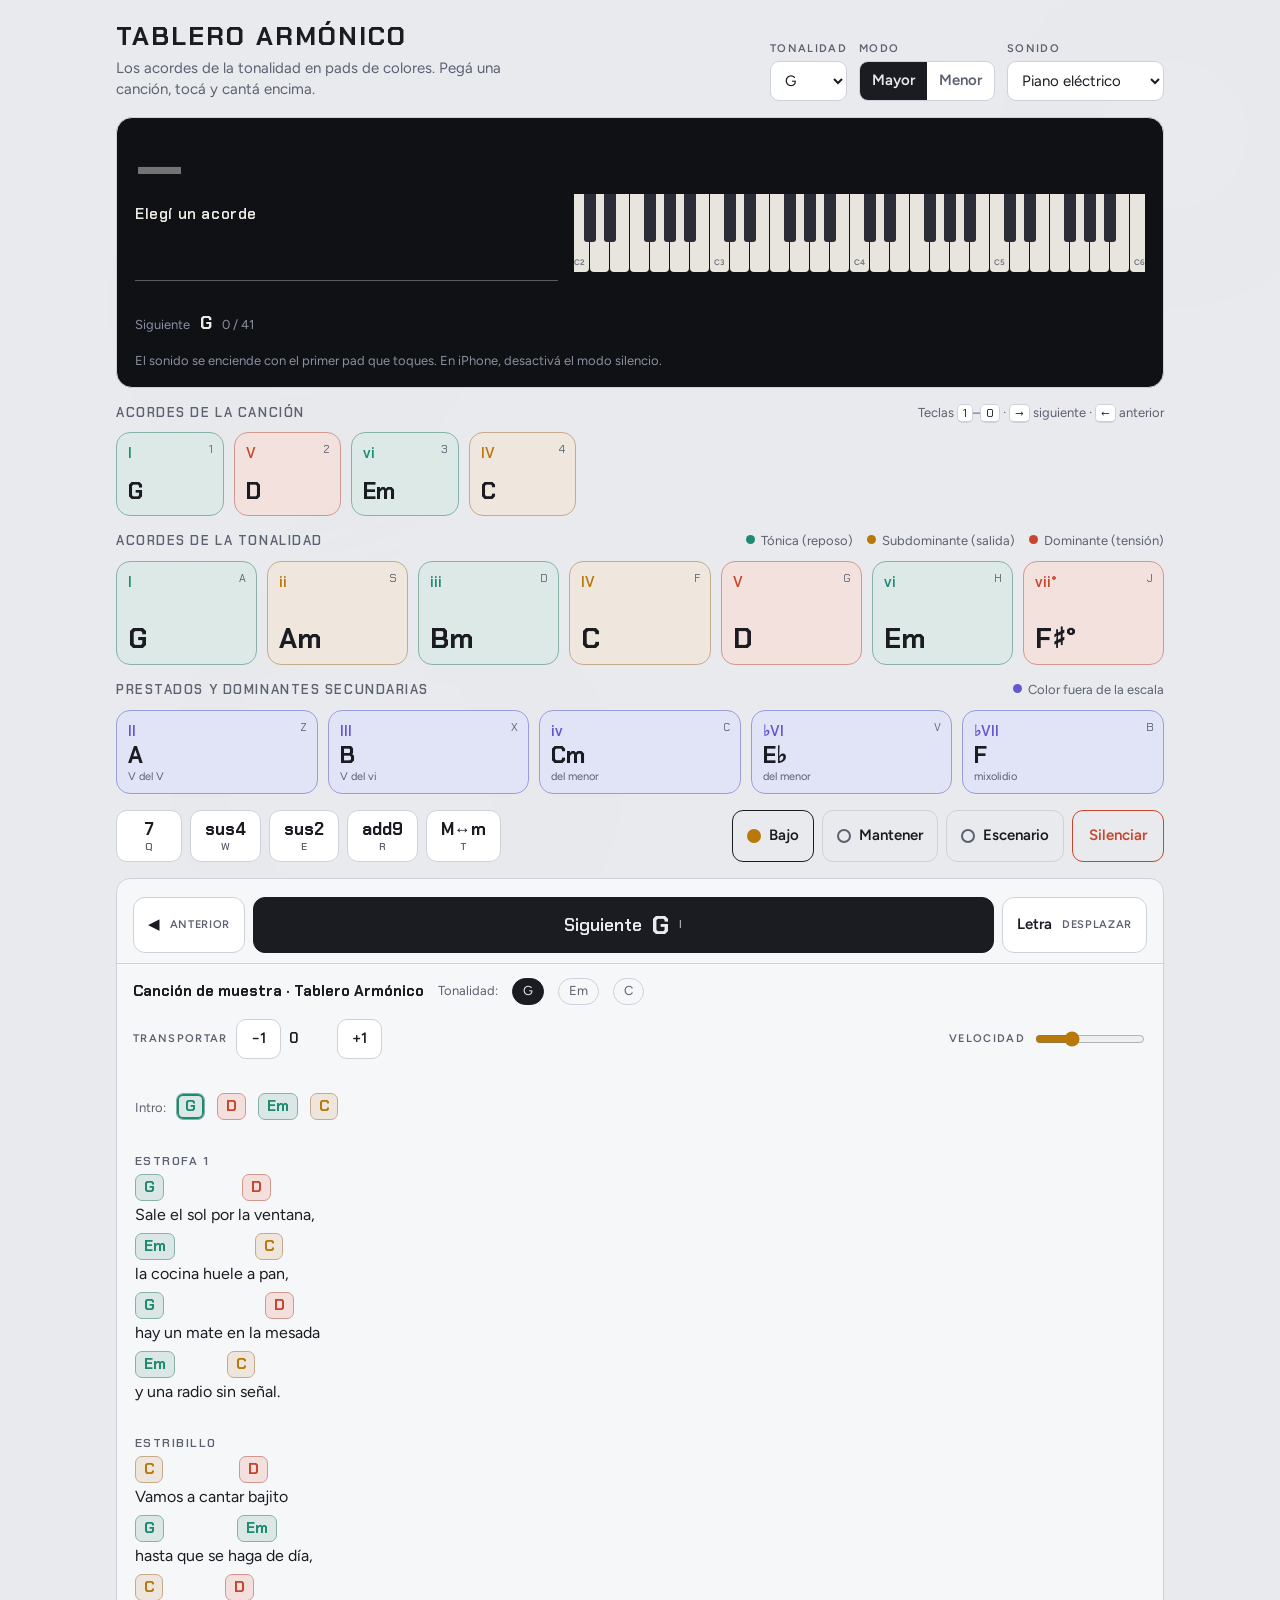
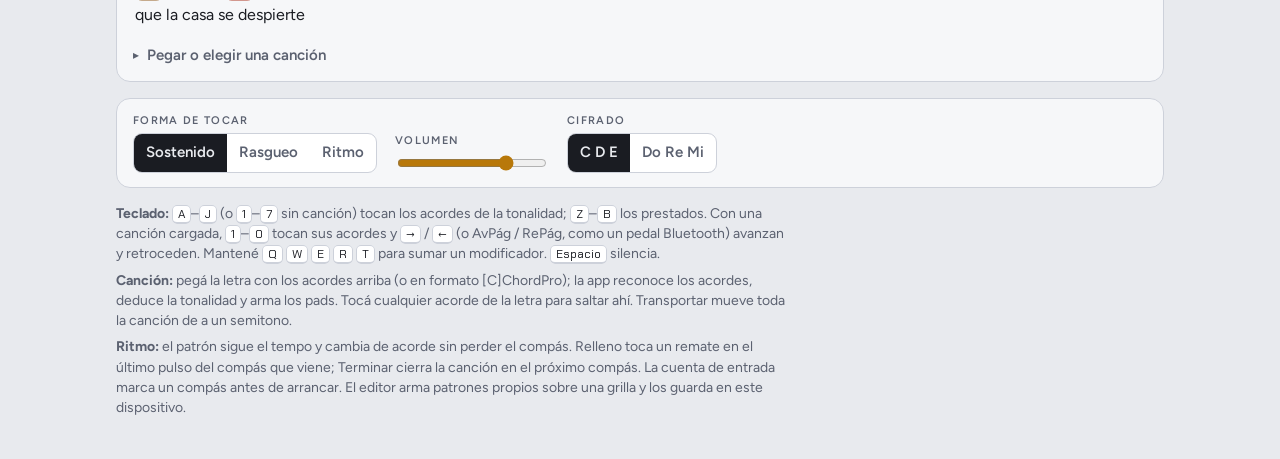
==== commit c9777b90: "Agregar sonido Rhodes Nuevo preset con dos pares FM: cuerpo 1:1 cuyo brillo baja en medio segundo y " ====
--- a/index.html
+++ b/index.html
@@ -2474,6 +2474,14 @@
 /* ---------- Sonidos ---------- */
 const PRESETS={
   keys:{name:'Piano eléctrico',fm:{ratio:1,index:1.8,decay:.35},osc:[{type:'sine',mult:2,gain:.12}],a:.004,d:1.8,s:.22,r:.5,cutoff:6000,reverb:.28,gain:.2},
+  /* Rhodes: dos pares FM. Cuerpo (portadora y moduladora 1:1, el brillo baja en medio segundo)
+     y púa (moduladora 14:1 que suena sólo en el ataque: el "clank" metálico del martillo).
+     velIdx hace que tocar más fuerte dé más brillo; keyDecay acorta la cola en los agudos;
+     trem manda la voz al trémolo estéreo compartido. */
+  rhodes:{name:'Rhodes',pairs:[
+      {car:1,mod:1,index:1.15,decay:.5,floor:.12,level:1,velIdx:.9},
+      {car:1,mod:14,index:.32,decay:.03,floor:0,level:.38,velIdx:1.6}],
+    a:.002,d:2.6,s:.12,r:.3,cutoff:5200,reverb:.2,gain:.19,trem:true,keyDecay:true},
   pad:{name:'Pad cálido',osc:[{type:'sawtooth',detune:-8,gain:.5},{type:'sawtooth',detune:8,gain:.5},{type:'triangle',mult:.5,gain:.35}],a:.3,d:.8,s:.75,r:1.3,cutoff:1300,fenv:900,fdecay:.6,q:.6,reverb:.42,gain:.085},
   pluck:{name:'Guitarra sintética',osc:[{type:'triangle',gain:.7},{type:'sawtooth',detune:4,gain:.3}],a:.002,d:1.3,s:0,r:.35,cutoff:650,fenv:4200,fdecay:.12,q:1.1,reverb:.3,gain:.24},
   organ:{name:'Órgano suave',osc:[{type:'sine',gain:.6},{type:'sine',mult:2,gain:.3},{type:'sine',mult:3,gain:.14},{type:'sine',mult:4,gain:.07}],a:.015,d:.2,s:.9,r:.18,cutoff:5000,reverb:.32,gain:.15},
@@ -2481,7 +2489,7 @@
   glass:{name:'Vidrio',fm:{ratio:3.01,index:1.1,decay:.6},a:.003,d:2.6,s:0,r:1,cutoff:9000,reverb:.45,gain:.17}
 };
 
-let ctx=null,bus,dryG,wetG,master,conv,comp,analyser=null,noiseBuf=null;
+let ctx=null,bus,dryG,wetG,master,conv,comp,analyser=null,noiseBuf=null,tremIn=null;
 function makeImpulse(sec){
   const len=Math.floor(ctx.sampleRate*sec),buf=ctx.createBuffer(2,len,ctx.sampleRate);
   for(let c=0;c<2;c++){const d=buf.getChannelData(c);for(let i=0;i<len;i++)d[i]=(Math.random()*2-1)*Math.pow(1-i/len,2.6)}
@@ -2499,6 +2507,16 @@
   analyser=ctx.createAnalyser();analyser.fftSize=2048;analyser.smoothingTimeConstant=0;master.connect(analyser);
   const nl=Math.floor(ctx.sampleRate*.09);noiseBuf=ctx.createBuffer(1,nl,ctx.sampleRate);
   const nd=noiseBuf.getChannelData(0);for(let i=0;i<nl;i++)nd[i]=Math.random()*2-1;
+  // Trémolo estéreo compartido (un solo LFO para que todas las notas del acorde se muevan juntas)
+  tremIn=ctx.createGain();
+  const tremAmp=ctx.createGain();tremAmp.gain.value=.86;
+  const lfo=ctx.createOscillator();lfo.type='sine';lfo.frequency.value=4.4;
+  const ampD=ctx.createGain();ampD.gain.value=.14;lfo.connect(ampD);ampD.connect(tremAmp.gain);
+  if(ctx.createStereoPanner){
+    const pan=ctx.createStereoPanner(),panD=ctx.createGain();panD.gain.value=.55;
+    lfo.connect(panD);panD.connect(pan.pan);tremIn.connect(pan);pan.connect(tremAmp);
+  }else tremIn.connect(tremAmp);
+  tremAmp.connect(bus);lfo.start();
   applyVolume();applyReverb();
   document.getElementById('hint').hidden=true;
   requestWake();
@@ -2520,6 +2538,14 @@
     const mg=ctx.createGain();mg.gain.setValueAtTime(f*p.fm.index,t);mg.gain.setTargetAtTime(f*p.fm.index*.12,t,p.fm.decay);
     mod.connect(mg);mg.connect(car.frequency);car.connect(filt);oscs.push(car,mod);
   }
+  (p.pairs||[]).forEach(q=>{
+    const car=ctx.createOscillator();car.type='sine';car.frequency.value=f*q.car;
+    const mod=ctx.createOscillator();mod.type='sine';mod.frequency.value=f*q.mod;
+    const dev=f*q.mod*Math.max(0,q.index*(1+(q.velIdx||0)*(Math.min(vel,1.2)-.75)));
+    const mg=ctx.createGain();mg.gain.setValueAtTime(dev,t);mg.gain.setTargetAtTime(dev*(q.floor||0),t,q.decay);
+    const cg=ctx.createGain();cg.gain.value=q.level;
+    mod.connect(mg);mg.connect(car.frequency);car.connect(cg);cg.connect(filt);oscs.push(car,mod);
+  });
   (p.osc||[]).forEach(o=>{
     const os=ctx.createOscillator();os.type=o.type;os.frequency.value=f*(o.mult||1);os.detune.value=o.detune||0;
     const og=ctx.createGain();og.gain.value=o.gain;os.connect(og);og.connect(filt);oscs.push(os);
@@ -2531,8 +2557,9 @@
   else filt.frequency.setValueAtTime(base,t);
   const peak=p.gain*vel;
   const att=Math.min(p.a,(opts&&opts.att)||p.a);
-  g.gain.setValueAtTime(0,t);g.gain.linearRampToValueAtTime(peak,t+att);g.gain.setTargetAtTime(peak*p.s,t+att,p.d/3);
-  filt.connect(g);g.connect(bus);
+  const dec=p.keyDecay?p.d*Math.max(.45,Math.min(1.5,Math.pow(262/f,.4))):p.d;
+  g.gain.setValueAtTime(0,t);g.gain.linearRampToValueAtTime(peak,t+att);g.gain.setTargetAtTime(peak*p.s,t+att,dec/3);
+  filt.connect(g);g.connect(p.trem&&tremIn?tremIn:bus);
   oscs.forEach(o=>o.start(t));
   const relTc=(opts&&opts.rel)||p.r/4;
   const v={g,oscs,p,released:false,
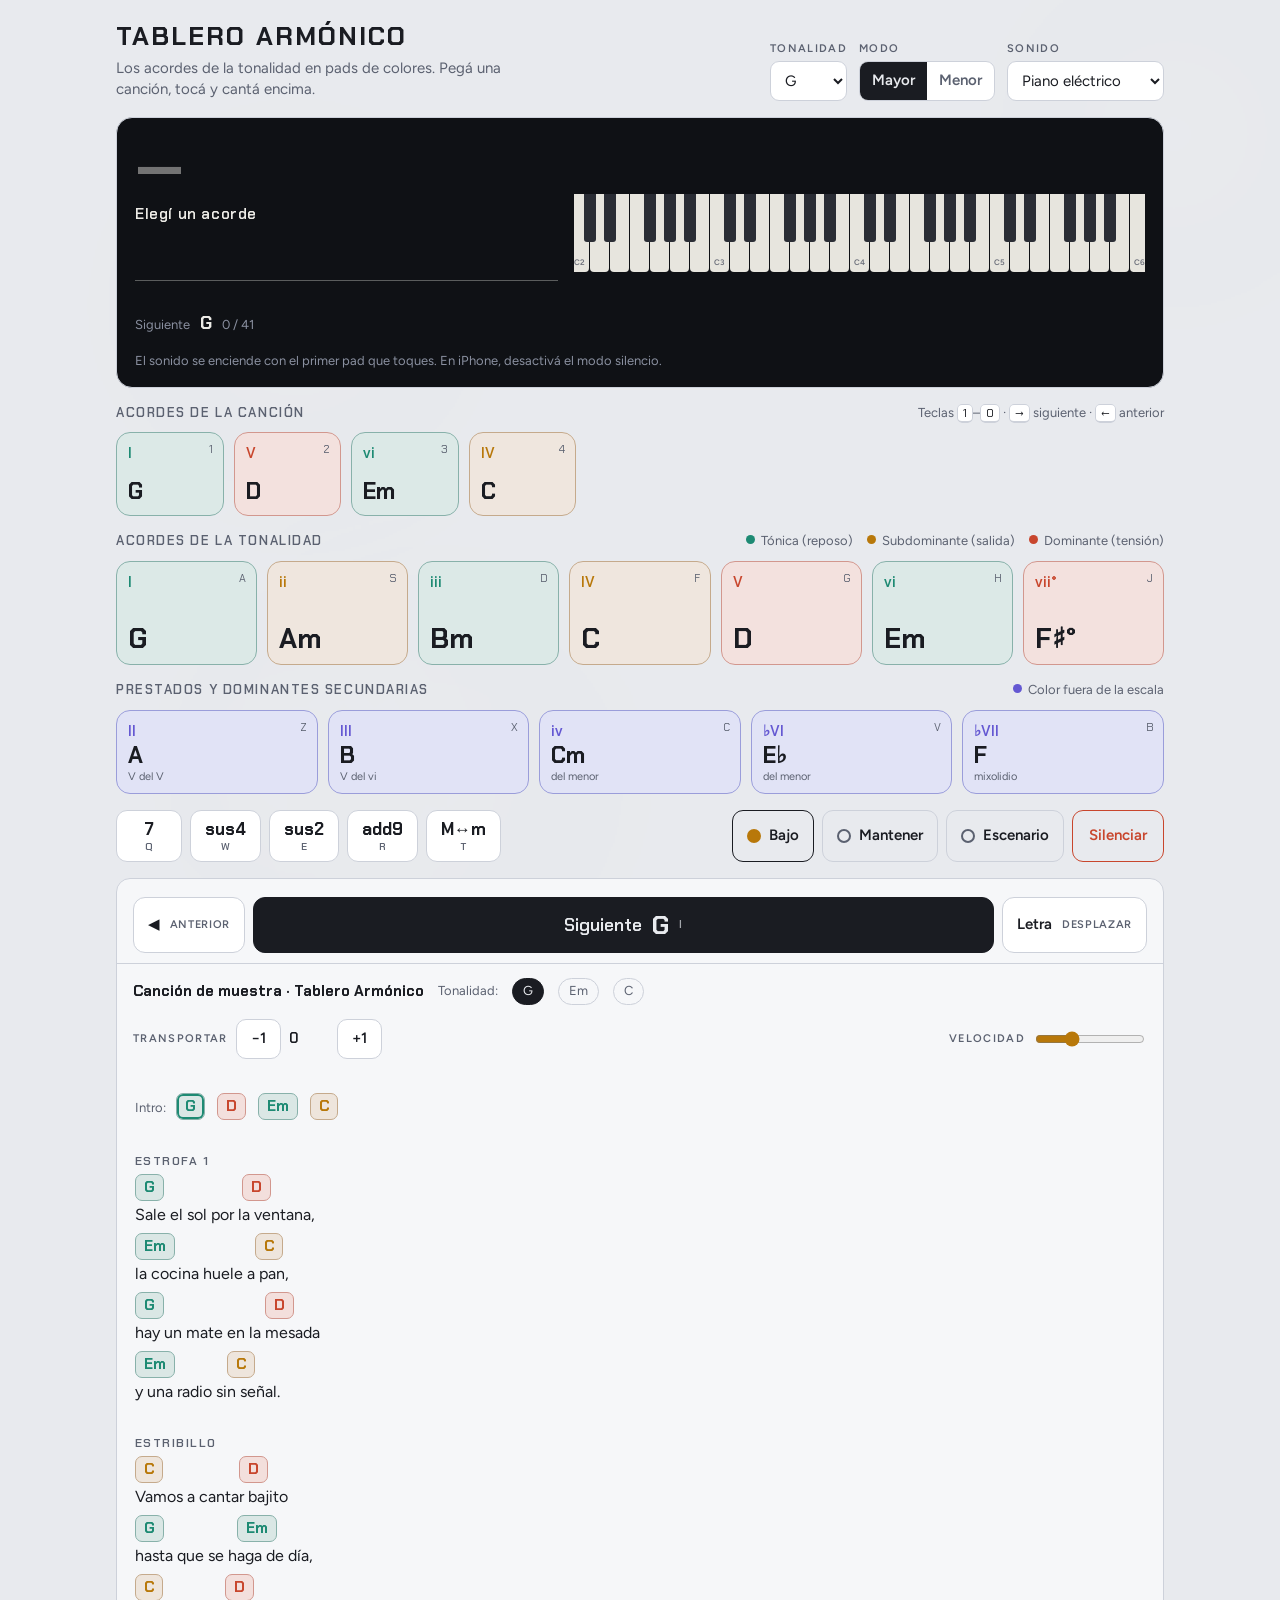
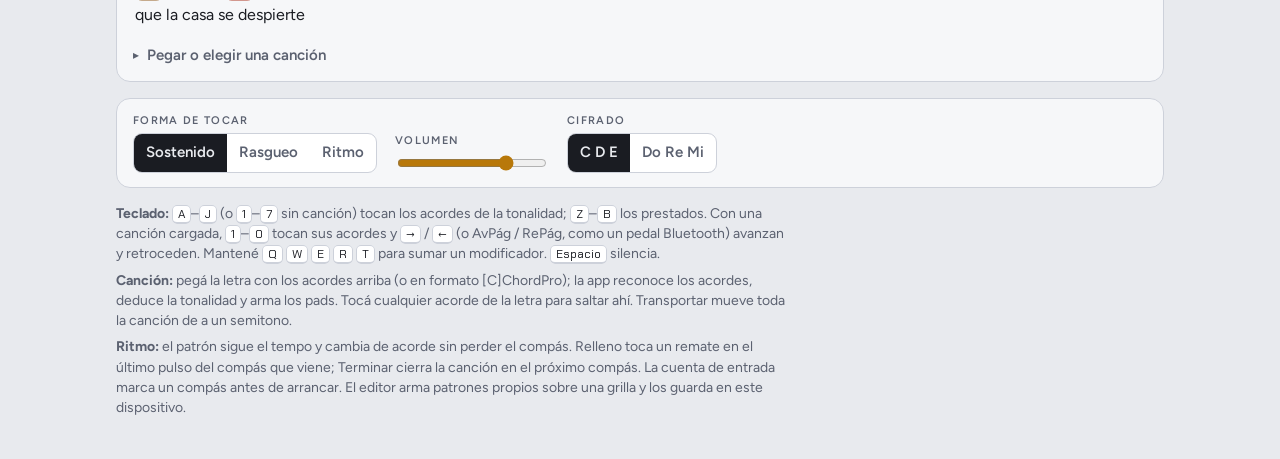
==== commit 0c168088: "Agregar sonido Guitarra de jazz Preset inspirado en una archtop con micrófono del mango: forma de on" ====
--- a/index.html
+++ b/index.html
@@ -2451,15 +2451,16 @@
   const pcs=[...new Set(ch.tones.map(t=>(ch.rootPc+t.s)%12))];
   if(ch.bassPc!=null&&pcs.indexOf(ch.bassPc)<0)pcs.push(ch.bassPc);
   const n=pcs.length;let best=null,bestSc=1e9;
+  const reg=(PRESETS[S.preset]&&PRESETS[S.preset].reg)||0;   // registro propio del sonido (la guitarra suena más grave)
   for(let r=0;r<n;r++){
     const rot=pcs.slice(r).concat(pcs.slice(0,r));
-    for(let start=50;start<=65;start++){
+    for(let start=50+reg;start<=65+reg;start++){
       if(start%12!==rot[0])continue;
       const notes=[start];
       for(let i=1;i<n;i++){let m=notes[i-1]+1;while(m%12!==rot[i])m++;notes.push(m)}
       if(notes[n-1]>81)continue;
       const mean=notes.reduce((a,b)=>a+b,0)/n;
-      let sc=Math.abs(mean-63)*0.6;
+      let sc=Math.abs(mean-63-reg)*0.6;
       if(lastVoicing){
         for(const x of notes)sc+=Math.min(...lastVoicing.map(p=>Math.abs(p-x)));
         for(const p of lastVoicing)sc+=0.5*Math.min(...notes.map(x=>Math.abs(p-x)));
@@ -2482,6 +2483,17 @@
       {car:1,mod:1,index:1.15,decay:.5,floor:.12,level:1,velIdx:.9},
       {car:1,mod:14,index:.32,decay:.03,floor:0,level:.38,velIdx:1.6}],
     a:.002,d:2.6,s:.12,r:.3,cutoff:5200,reverb:.2,gain:.19,trem:true,keyDecay:true},
+  /* Guitarra de jazz: archtop con el micrófono del mango y el tono algo cerrado.
+     harm = espectro propio (fundamental fuerte, armónicos que caen rápido) → cálida.
+     pick = chasquido corto de púa filtrado y fenv breve → cada nota se entiende (clara).
+     pitchDrop = la cuerda arranca unos cents arriba y se asienta, como al pulsarla.
+     eq = cuerpo en graves medios, un poco de presencia y agudos recortados.
+     reg baja el registro de los acordes, como suena una guitarra. */
+  jazz:{name:'Guitarra de jazz',
+    osc:[{type:'custom',harm:[1,.62,.36,.2,.12,.075,.045,.028,.017,.01],gain:.95}],
+    pick:{freq:2300,q:.8,level:.07,decay:.006},pitchDrop:{cents:8,tc:.035},
+    eq:[{type:'peaking',f:190,q:.9,gain:3},{type:'peaking',f:1250,q:1.1,gain:1.5},{type:'highshelf',f:3600,gain:-7}],
+    a:.003,d:2.3,s:.03,r:.15,cutoff:1500,fenv:2400,fdecay:.07,q:.5,velCut:.6,reverb:.16,gain:.22,keyDecay:true,reg:-3},
   pad:{name:'Pad cálido',osc:[{type:'sawtooth',detune:-8,gain:.5},{type:'sawtooth',detune:8,gain:.5},{type:'triangle',mult:.5,gain:.35}],a:.3,d:.8,s:.75,r:1.3,cutoff:1300,fenv:900,fdecay:.6,q:.6,reverb:.42,gain:.085},
   pluck:{name:'Guitarra sintética',osc:[{type:'triangle',gain:.7},{type:'sawtooth',detune:4,gain:.3}],a:.002,d:1.3,s:0,r:.35,cutoff:650,fenv:4200,fdecay:.12,q:1.1,reverb:.3,gain:.24},
   organ:{name:'Órgano suave',osc:[{type:'sine',gain:.6},{type:'sine',mult:2,gain:.3},{type:'sine',mult:3,gain:.14},{type:'sine',mult:4,gain:.07}],a:.015,d:.2,s:.9,r:.18,cutoff:5000,reverb:.32,gain:.15},
@@ -2526,6 +2538,16 @@
 function applyReverb(){if(!ctx)return;const p=PRESETS[S.preset];wetG.gain.value=p.reverb;dryG.gain.value=1-p.reverb*.35}
 
 const voices=[];
+const waveCache={};
+function waveFor(preset,i,harm){
+  const key=preset+':'+i;
+  if(!waveCache[key]){
+    const real=new Float32Array(harm.length+1),imag=new Float32Array(harm.length+1);
+    harm.forEach((a,k)=>{imag[k+1]=a});
+    waveCache[key]=ctx.createPeriodicWave(real,imag);
+  }
+  return waveCache[key];
+}
 function noteOn(midi,t,vel=1,dur=null,opts=null){
   const p=PRESETS[S.preset];
   const f=440*Math.pow(2,(midi-69)/12);
@@ -2546,12 +2568,17 @@
     const cg=ctx.createGain();cg.gain.value=q.level;
     mod.connect(mg);mg.connect(car.frequency);car.connect(cg);cg.connect(filt);oscs.push(car,mod);
   });
-  (p.osc||[]).forEach(o=>{
-    const os=ctx.createOscillator();os.type=o.type;os.frequency.value=f*(o.mult||1);os.detune.value=o.detune||0;
+  (p.osc||[]).forEach((o,i)=>{
+    const os=ctx.createOscillator();
+    if(o.type==='custom')os.setPeriodicWave(waveFor(S.preset,i,o.harm));else os.type=o.type;
+    os.frequency.value=f*(o.mult||1);
+    const det=o.detune||0;
+    if(p.pitchDrop){os.detune.setValueAtTime(det+p.pitchDrop.cents,t);os.detune.setTargetAtTime(det,t,p.pitchDrop.tc)}
+    else os.detune.value=det;
     const og=ctx.createGain();og.gain.value=o.gain;os.connect(og);og.connect(filt);oscs.push(os);
   });
   const track=Math.sqrt(f/262);
-  const cutMul=(opts&&opts.cut)||1;
+  const cutMul=((opts&&opts.cut)||1)*(1+(p.velCut||0)*(Math.min(vel,1.2)-.75));
   const base=Math.min(16000,p.cutoff*track*cutMul);
   if(p.fenv){filt.frequency.setValueAtTime(Math.min(18000,base+p.fenv*track*cutMul),t);filt.frequency.setTargetAtTime(base,t+p.a,p.fdecay)}
   else filt.frequency.setValueAtTime(base,t);
@@ -2559,7 +2586,15 @@
   const att=Math.min(p.a,(opts&&opts.att)||p.a);
   const dec=p.keyDecay?p.d*Math.max(.45,Math.min(1.5,Math.pow(262/f,.4))):p.d;
   g.gain.setValueAtTime(0,t);g.gain.linearRampToValueAtTime(peak,t+att);g.gain.setTargetAtTime(peak*p.s,t+att,dec/3);
-  filt.connect(g);g.connect(p.trem&&tremIn?tremIn:bus);
+  let tail=filt;
+  (p.eq||[]).forEach(e=>{const b=ctx.createBiquadFilter();b.type=e.type;b.frequency.value=e.f;if(e.q)b.Q.value=e.q;b.gain.value=e.gain||0;tail.connect(b);tail=b});
+  tail.connect(g);g.connect(p.trem&&tremIn?tremIn:bus);
+  if(p.pick&&noiseBuf){
+    const src=ctx.createBufferSource();src.buffer=noiseBuf;
+    const bp=ctx.createBiquadFilter();bp.type='bandpass';bp.frequency.value=p.pick.freq;bp.Q.value=p.pick.q;
+    const pg=ctx.createGain();pg.gain.setValueAtTime(p.pick.level*Math.min(vel,1.2),t);pg.gain.setTargetAtTime(0,t,p.pick.decay);
+    src.connect(bp);bp.connect(pg);pg.connect(g);src.start(t);src.stop(t+.06);
+  }
   oscs.forEach(o=>o.start(t));
   const relTc=(opts&&opts.rel)||p.r/4;
   const v={g,oscs,p,released:false,
